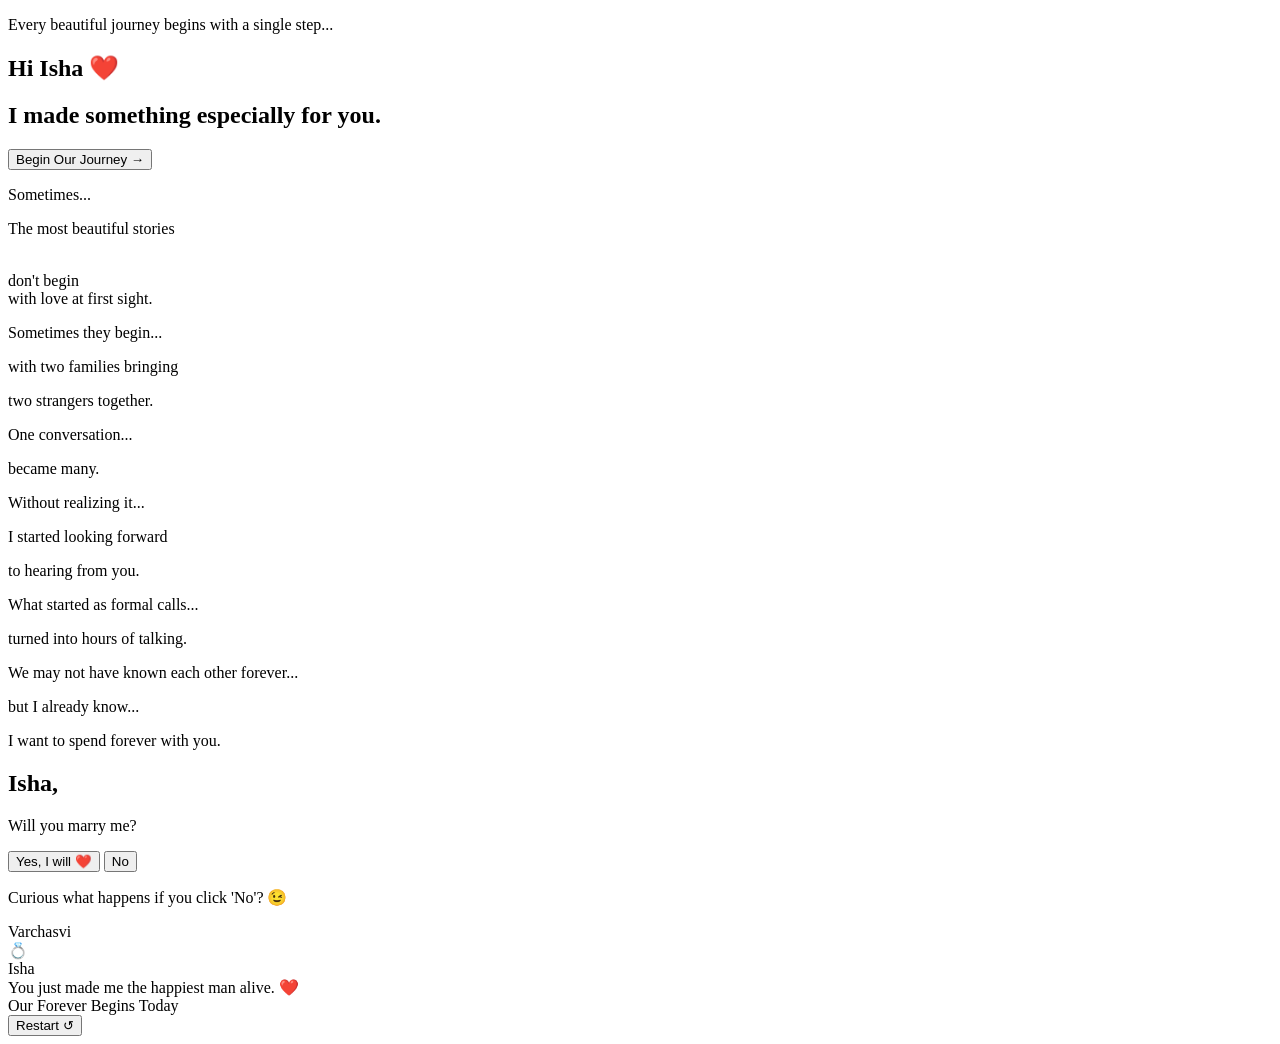
==== index.html @ 3c0052f6 "Added 7 files Added 7 files: index.html, app.js, background.js, animations.js, style.css, responsive" ====
<!DOCTYPE html>
<html lang="en">

<head>
    <meta charset="UTF-8">
    <meta name="viewport" content="width=device-width, initial-scale=1.0">

    <title>Our Journey ❤️</title>

    <link rel="stylesheet" href="css/variables.css">
    <link rel="stylesheet" href="css/style.css">
    <link rel="stylesheet" href="css/responsive.css">

    <!-- Google Fonts -->
    <link rel="preconnect" href="https://fonts.googleapis.com">
    <link rel="preconnect" href="https://fonts.gstatic.com" crossorigin>

    <!-- <link href="https://fonts.googleapis.com/css2?family=Playfair+Display:wght@600;700&family=Poppins:wght@300;400;500;600&display=swap" rel="stylesheet"> -->
    <link
        href="https://fonts.googleapis.com/css2?family=Cormorant+Garamond:wght@500;600;700&family=Poppins:wght@300;400;500;600&display=swap"
        rel="stylesheet">

    <!-- <link rel="stylesheet" href="css/style.css">
  <link rel="stylesheet" href="css/responsive.css"> -->
</head>

<body>
    <div class="background">
        <div class="aurora"></div>

        <div class="stars"></div>
    </div>
    <section class="hero">

        <!-- <div class="overlay"></div> -->

        <div class="hero-content">

            <p class="intro">
                Every beautiful journey
                begins with a single step...
            </p>

            <h1>
                Hi Isha ❤️
            </h1>

            <h2>
                I made something especially for you.
            </h2>

            <button id="beginJourney">
                Begin Our Journey →
            </button>

        </div>

    </section>


    <section class="scene">

        <div class="scene-content">

            <p class="scene-text">
                Sometimes...
            </p>

        </div>

    </section>

    <section class="scene">

        <div class="scene-content">

            <p class="scene-text">
                The most beautiful stories
                <br><br>
            </p>

        </div>

    </section>

    <section class="scene">

        <div class="scene-content">

            <p class="scene-text">
                don't begin
                <br>
                with love at first sight.
            </p>

        </div>

    </section>

    <section class="scene">

        <div class="scene-content">

            <p class="scene-text">
                Sometimes they begin...
            </p>

        </div>

    </section>


    <section class="scene">

        <div class="scene-content">

            <p class="scene-text">
                with two families bringing
            </p>

        </div>

    </section>

    <section class="scene">

        <div class="scene-content">

            <p class="scene-text">
                two strangers together.
            </p>

        </div>

    </section>

    <section class="scene">

        <div class="scene-content">

            <p class="scene-text">
                One conversation...
            </p>

        </div>

    </section>

    <section class="scene">

        <div class="scene-content">

            <p class="scene-text">
                became many.
            </p>

        </div>

    </section>

    <section class="scene">

        <div class="scene-content">

            <p class="scene-text">
                Without realizing it...
            </p>

        </div>

    </section>

    <section class="scene">

        <div class="scene-content">

            <p class="scene-text">
                I started looking forward
            </p>

        </div>

    </section>

    <section class="scene">

        <div class="scene-content">

            <p class="scene-text">
                to hearing from you.
            </p>

        </div>

    </section>

    <section class="scene">
        <div class="scene-content">
            <p class="scene-text">
                What started as formal calls...
            </p>
        </div>
    </section>

    <section class="scene">
        <div class="scene-content">
            <p class="scene-text">
                turned into hours of talking.
            </p>
        </div>
    </section>

    <section class="scene">
        <div class="scene-content">
            <p class="scene-text">
                We may not have known each other forever...
            </p>
        </div>
    </section>

    <section class="scene">
        <div class="scene-content">
            <p class="scene-text">
                but I already know...
            </p>
        </div>
    </section>

    <section class="scene">
        <div class="scene-content">
            <p class="scene-text">
                I want to spend forever with you.
            </p>
        </div>
    </section>

    <section class="scene">
        <div class="scene-content final-proposal">
            <h1>Isha,</h1>
            <p class="scene-text proposal-text">
                Will you marry me?
            </p>
            <div class="action-container">
                <button id="yesButton">Yes, I will ❤️</button>
                <button id="noButton" class="btn-secondary">No</button>
            </div>
            <p id="interactionHint" class="interaction-hint">Curious what happens if you click 'No'? 😉</p>
        </div>

        <div id="final-initials" class="final-initials">
            Varchasvi<br>
            <span class="glowing-ring">💍</span><br>
            Isha
            <div class="final-subtitle">
                You just made me the happiest man alive. ❤️<br>
                Our Forever Begins Today
            </div>
            <button id="restartJourney" class="btn-restart">Restart ↺</button>
        </div>

    </section>


    <script src="js/background.js"></script>
    <script src="js/app.js"></script>
    <script src="js/animations.js"></script>

</body>

</html>
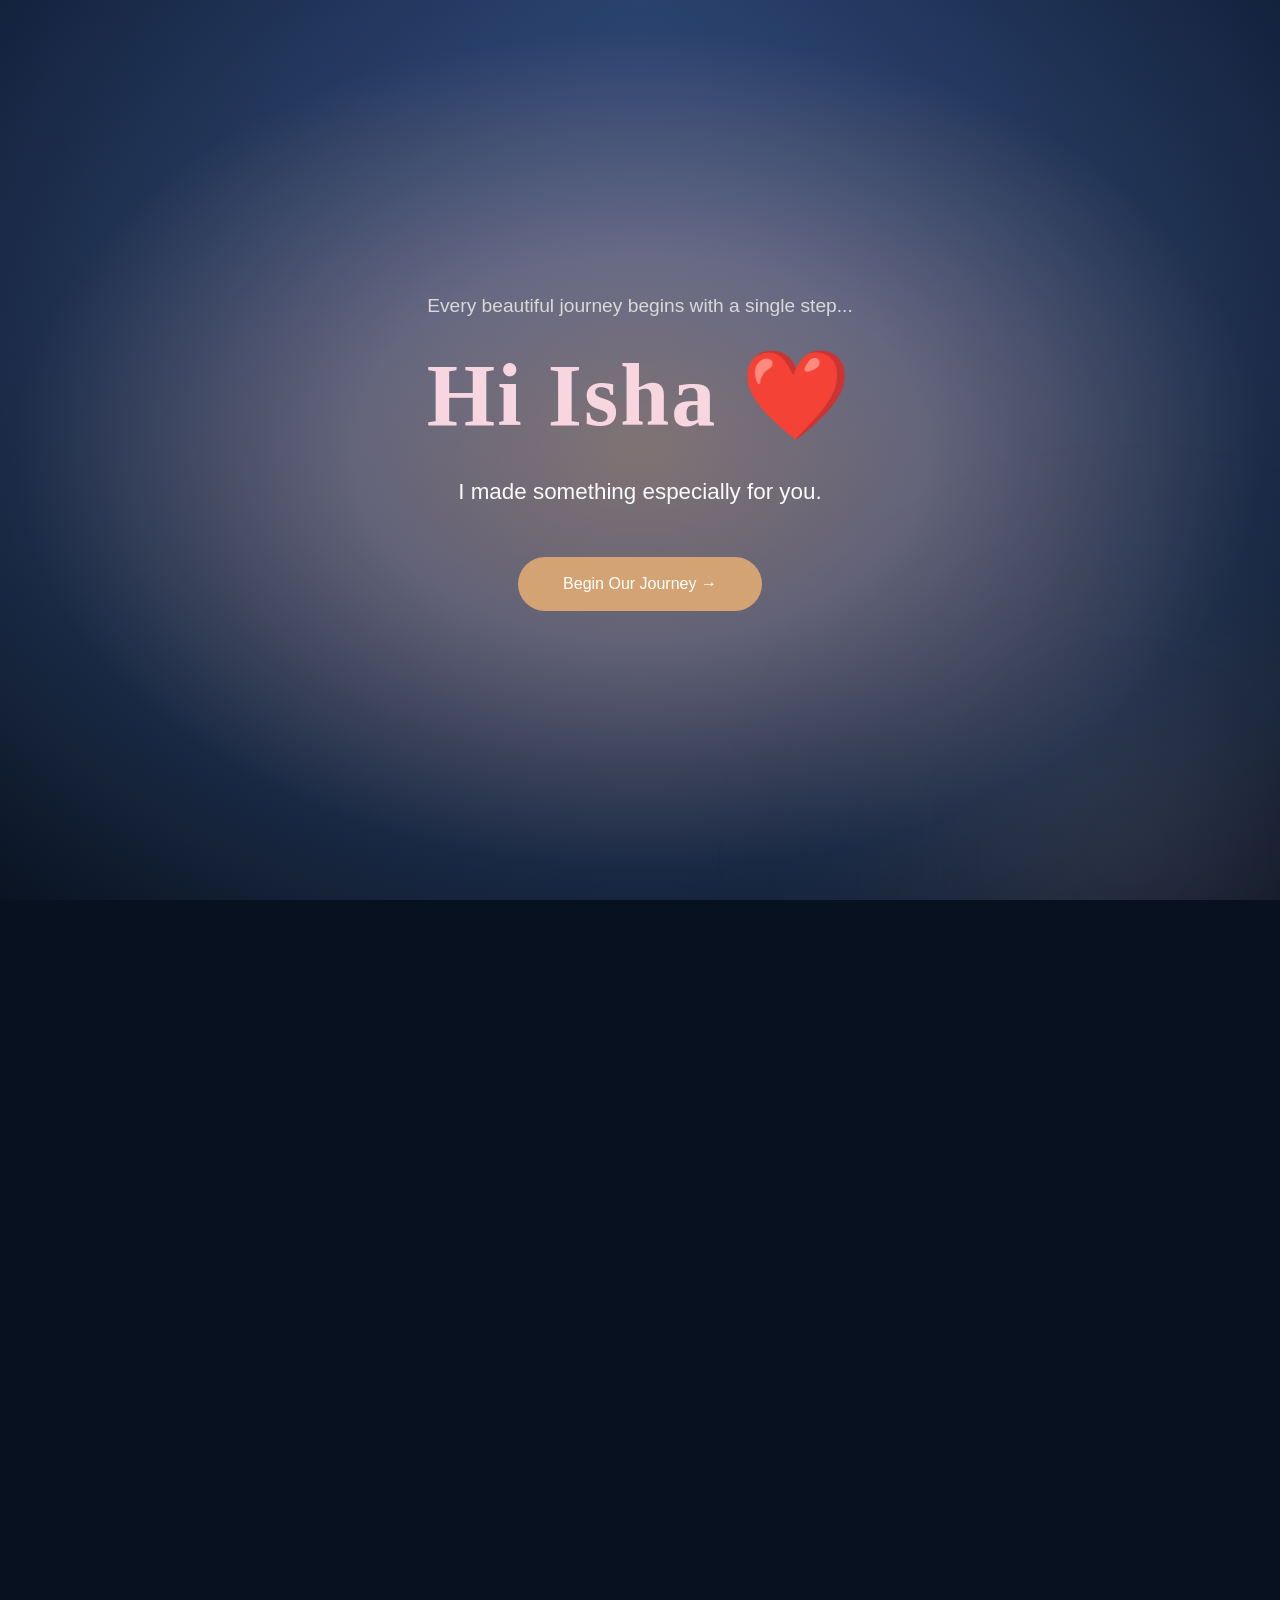
==== commit 0b65a221: "Update index.html corrected folder paths in href" ====
--- a/index.html
+++ b/index.html
@@ -7,9 +7,9 @@
 
     <title>Our Journey ❤️</title>
 
-    <link rel="stylesheet" href="css/variables.css">
-    <link rel="stylesheet" href="css/style.css">
-    <link rel="stylesheet" href="css/responsive.css">
+    <link rel="stylesheet" href="variables.css">
+    <link rel="stylesheet" href="style.css">
+    <link rel="stylesheet" href="responsive.css">
 
     <!-- Google Fonts -->
     <link rel="preconnect" href="https://fonts.googleapis.com">
@@ -267,4 +267,4 @@
 
 </body>
 
-</html>+</html>
--- a/variables.css
+++ b/variables.css
@@ -0,0 +1,39 @@
+:root {
+
+    /* ===========================
+       COLORS
+    =========================== */
+
+    --color-bg: #08111F;
+    --color-surface: #12233D;
+
+    --color-accent: #D4A373;
+    --color-accent-hover: #c68d55;
+
+    --color-pink: #F7D6E0;
+
+    --color-text: #FAFAFA;
+    --color-text-soft: #D9D9D9;
+
+    /* ===========================
+       TYPOGRAPHY
+    =========================== */
+
+    --font-heading: "Cormorant Garamond", serif;
+    --font-body: "Poppins", sans-serif;
+
+    /* ===========================
+       SPACING
+    =========================== */
+
+    --section-padding: 120px;
+    --container-width: 700px;
+
+    /* ===========================
+       ANIMATION
+    =========================== */
+
+    --transition-fast: 0.3s;
+    --transition-medium: 0.6s;
+
+}
--- a/style.css
+++ b/style.css
@@ -0,0 +1,598 @@
+/* ==========================================================================
+   TABLE OF CONTENTS
+   1. Base & Reset
+   2. Typography
+   3. Components
+   4. Layout (Hero)
+   5. Background & Environment
+   6. Animations
+   ========================================================================== */
+
+/* ==========================================================================
+   1. BASE & RESET
+   ========================================================================== */
+
+* {
+    margin: 0;
+    padding: 0;
+    box-sizing: border-box;
+}
+
+html {
+    /* Apply snapping to the true scroll root */
+    scroll-snap-type: y mandatory;
+    /* Prevent horizontal scroll from your wide aurora element */
+    overflow-x: hidden; 
+}
+
+body {
+    font-family: var(--font-body);
+    background: var(--color-bg);
+    color: var(--color-text);
+    overflow-x: hidden;
+    /* Removed scroll-snap-type from here */
+}
+
+/* ==========================================================================
+   2. TYPOGRAPHY
+   ========================================================================== */
+
+h1 {
+    font-family: 'Cormorant Garamond', serif;
+    font-size: 5.5rem;
+    font-weight: 600;
+    letter-spacing: 2px;
+    margin-bottom: 25px;
+    color: var(--color-pink);
+}
+
+h2 {
+    font-weight: 300;
+    font-size: 1.4rem;
+    margin-bottom: 45px;
+    line-height: 1.8;
+}
+
+.intro {
+    font-size: 1.2rem;
+    color: var(--color-text-soft);
+    margin-bottom: 20px;
+    line-height: 1.8;
+}
+
+/* ==========================================================================
+   3. COMPONENTS
+   ========================================================================== */
+
+button {
+    background: var(--color-accent);
+    color: white;
+    border: none;
+    padding: 18px 45px;
+    border-radius: 50px;
+    cursor: pointer;
+    font-size: 1rem;
+    transition: var(--transition-fast);
+}
+
+button:hover {
+    transform: translateY(-5px);
+    box-shadow: 0 15px 30px rgba(212, 163, 115, 0.4);
+}
+
+/* ==========================================================================
+   4. LAYOUT (HERO)
+   ========================================================================== */
+
+.hero {
+    height: 100vh;
+    display: flex;
+    justify-content: center;
+    align-items: center;
+    text-align: center;
+    position: relative;
+    z-index: 3;
+
+    /* Enforce centering and strictly prevent skipping */
+    scroll-snap-align: center; 
+    scroll-snap-stop: always;
+}
+
+.hero-content {
+    width: 90%;
+    max-width: 700px;
+    opacity: 0;
+    animation: heroReveal 2.5s ease forwards;
+    animation-delay: 1.8s;
+}
+
+/* ==========================================================================
+   5. BACKGROUND & ENVIRONMENT
+   ========================================================================== */
+
+.background {
+    position: fixed;
+    inset: 0;
+    overflow: hidden;
+    z-index: 0;
+    pointer-events: none;
+}
+
+.background::before {
+    content: "";
+    position: absolute;
+    inset: 0;
+    background: radial-gradient(circle at top, #1f355f, #08111f);
+}
+
+.background::after {
+    content: "";
+    position: absolute;
+    width: 600px;
+    height: 600px;
+    bottom: -250px;
+    right: -150px;
+    background: radial-gradient(circle, rgba(247, 214, 224, 0.15), transparent 70%);
+    filter: blur(100px);
+    animation: secondGlow 18s ease-in-out infinite alternate;
+}
+
+.aurora {
+    position: absolute;
+    width: 150vw;       
+    height: 120vh;      /* Taller to cover more of the screen */
+    top: -10vh;         /* Pulled further down into the visible area */
+    left: 50%;
+    transform: translateX(-50%);
+    z-index: 1;         
+    
+    /* Increased opacities and spread so it frames the text beautifully */
+    background: radial-gradient(
+        ellipse 50% 60% at center,
+        rgba(212, 163, 115, 0.55) 0%,   /* Vivid Accent Gold */
+        rgba(247, 214, 224, 0.35) 30%,  /* Vivid Soft Pink */
+        rgba(90, 120, 180, 0.15) 65%,   /* Soft Blue Edge */
+        rgba(8, 17, 31, 0) 100%         /* Fade to invisible */
+    );
+    
+    /* The magic property that turns the gradient into glowing light */
+    mix-blend-mode: screen;
+    will-change: transform;
+    animation: auroraMove 8s ease-in-out infinite alternate;
+}
+
+.stars {
+    position: absolute;
+    inset: 0;
+    z-index: 2;
+    pointer-events: none;
+    transform: translateZ(0);
+    -webkit-transform: translateZ(0);
+}
+
+.star {
+    position: absolute;
+    background: white;
+    border-radius: 50%;
+    will-change: opacity, transform;
+}
+
+/* ==========================================================================
+   6. ANIMATIONS
+   ========================================================================== */
+
+@keyframes heroReveal {
+    from {
+        opacity: 0;
+        transform: translateY(30px);
+    }
+    to {
+        opacity: 1;
+        transform: translateY(0);
+    }
+}
+
+@keyframes twinkle {
+    0% {
+        opacity: 0.2;
+        transform: scale(0.8);
+    }
+    100% {
+        opacity: 1;
+        transform: scale(1.3);
+    }
+}
+
+@keyframes secondGlow {
+    from {
+        transform: translate(0, 0);
+    }
+    to {
+        transform: translate(-80px, -50px);
+    }
+}
+
+@keyframes auroraMove {
+    from {
+        transform: translateX(-50%) translateY(0);
+    }
+    to {
+        transform: translateX(-50%) translateY(80px);
+    }
+}
+
+/* ========================================
+   STORY SECTION
+======================================== */
+
+.story-section {
+
+    min-height: 100vh;
+
+    display: flex;
+
+    justify-content: center;
+
+    align-items: center;
+
+    padding: 0 24px;
+
+    position: relative;
+
+    z-index: 3;
+
+}
+
+.story-content {
+
+    max-width: 720px;
+
+    text-align: center;
+
+    opacity: 0;
+
+    transform: translateY(50px);
+
+    transition:
+        opacity 1.4s ease,
+        transform 1.4s ease;
+
+}
+
+.story-content.visible {
+
+    opacity: 1;
+
+    transform: translateY(0);
+
+}
+
+.story-label {
+
+    font-size: 0.85rem;
+
+    letter-spacing: 5px;
+
+    color: var(--color-accent);
+
+    margin-bottom: 24px;
+
+}
+
+.story-title {
+
+    font-family: var(--font-heading);
+
+    font-size: 4rem;
+
+    font-weight: 600;
+
+    color: var(--color-pink);
+
+    margin-bottom: 40px;
+
+}
+
+.story-text {
+
+    font-size: 1.25rem;
+
+    line-height: 2.1;
+
+    color: var(--color-text-soft);
+
+    margin-bottom: 40px;
+
+}
+
+/* ========================================
+   CINEMATIC SCENES
+======================================== */
+
+
+.scene {
+
+    min-height:100vh;
+
+    display:flex;
+
+    justify-content:center;
+
+    align-items:center;
+
+    padding:40px 24px;
+
+    position:relative;
+
+    z-index:3;
+    
+    /* Enforce centering and strictly prevent skipping */
+    scroll-snap-align: center;
+    scroll-snap-stop: always;
+
+}
+
+
+.scene-content {
+
+    max-width:750px;
+
+    text-align:center;
+
+    opacity:0;
+
+    transform:translateY(60px);
+
+    transition:
+
+        opacity 1.8s ease,
+
+        transform 1.8s ease;
+
+}
+
+
+.scene-content.visible {
+
+    opacity:1;
+
+    transform:translateY(0);
+
+}
+
+
+.scene-text {
+
+    font-family:var(--font-heading);
+
+    font-size:4.5rem;
+
+    line-height:1.4;
+
+    font-weight:600;
+
+    color:var(--color-pink);
+
+    letter-spacing:1px;
+
+}
+
+/* ========================================
+   PROPOSAL SCENE
+======================================== */
+
+.final-proposal {
+    display: flex;
+    flex-direction: column;
+    align-items: center;
+    gap: 20px;
+}
+
+.final-proposal h1 {
+    margin-bottom: 0;
+}
+
+.proposal-text {
+    font-size: 3.5rem;
+    margin-bottom: 20px;
+}
+
+.action-container {
+    margin-top: 30px;
+    opacity: 0;
+    transform: translateY(20px);
+    animation: heroReveal 2s ease forwards;
+    animation-delay: 2s;
+    display: flex;
+    gap: 20px;
+    justify-content: center;
+    align-items: center;
+}
+
+#yesButton, #noButton {
+    transition: transform 0.3s ease, box-shadow 0.3s ease, background 0.3s ease;
+}
+
+.btn-secondary {
+    background: transparent;
+    color: var(--color-text-soft);
+    border: 1px solid var(--color-text-soft);
+}
+
+.btn-secondary:hover {
+    background: rgba(255, 255, 255, 0.1);
+    transform: none; /* Prevents the upward float of the primary button */
+    box-shadow: none;
+}
+
+/* ========================================
+   CONSTELLATION ANIMATION (YES CLICKED)
+======================================== */
+
+.fade-out-ui {
+    opacity: 0 !important;
+    transition: opacity 2s ease;
+    pointer-events: none;
+}
+
+.star.constellation-mode {
+    /* Overrides the twinkle animation so they can glide */
+    animation: none !important; 
+    transition: top 3s ease-in-out, left 3s ease-in-out, opacity 2s ease;
+    background: var(--color-accent) !important;
+    box-shadow: 0 0 10px rgba(212, 163, 115, 0.9) !important;
+    z-index: 10;
+}
+
+/* ========================================
+   FINAL INITIALS (V & I)
+======================================== */
+
+.final-initials {
+    position: absolute;
+    top: 50%;
+    left: 50%;
+    transform: translate(-50%, -50%);
+    /* font-family: var(--font-heading); */
+    font-style: italic;
+    font-family: 'Lucida Handwriting', 'Apple Chancery', cursive;
+    font-size: 5rem; /* Massive, cinematic size */
+    font-weight: 600;
+    color: var(--color-accent);
+    opacity: 0;
+    pointer-events: none;
+    z-index: 20; 
+    transition: opacity 4s ease-in-out;
+    text-shadow: 0 0 30px rgba(212, 163, 115, 0.6);
+    letter-spacing: 8px;
+    text-align: center;
+}
+
+.final-initials.show {
+    opacity: 1;
+}
+
+.final-subtitle {
+    font-family: var(--font-body);
+    font-style: normal;
+    font-size: 1.8rem;
+    font-weight: 300;
+    color: var(--color-text);
+    letter-spacing: 2px;
+    margin-top: 40px;
+    line-height: 1.8;
+    text-shadow: 0 4px 15px rgba(0, 0, 0, 0.5); /* Helps readability */
+}
+
+/* ========================================
+   RING ANIMATION
+======================================== */
+
+.glowing-ring {
+    display: inline-block;
+    animation: ringGlow 3s ease-in-out infinite;
+}
+
+@keyframes ringGlow {
+    0%, 100% {
+        /* Soft, subtle glow at the start and end */
+        text-shadow: 0 0 10px rgba(212, 163, 115, 0.3);
+    }
+    50% {
+        /* Bright, radiant gold glow at the peak */
+        text-shadow: 0 0 25px rgba(212, 163, 115, 0.8), 0 0 45px rgba(212, 163, 115, 0.5);
+    }
+}
+
+/* ========================================
+   SHOOTING STARS
+======================================== */
+
+.shooting-star {
+    position: absolute;
+    width: 120px; 
+    height: 4px; 
+    border-radius: 50%;
+    box-shadow: 0 0 15px rgba(255, 255, 255, 0.6); 
+    opacity: 0;
+    pointer-events: none;
+    z-index: 2;
+}
+
+/* Modifier class for stars coming from the Top-Right */
+.shooting-star.right-to-left {
+    background: linear-gradient(90deg, rgba(255, 255, 255, 0.9), transparent);
+    animation: shootLeft 4s ease-out forwards;
+}
+
+/* Modifier class for stars coming from the Top-Left */
+.shooting-star.left-to-right {
+    background: linear-gradient(-90deg, rgba(255, 255, 255, 0.9), transparent);
+    animation: shootRight 4s ease-out forwards;
+}
+
+@keyframes shootLeft {
+    0% {
+        transform: translateX(0) translateY(0) rotate(-45deg);
+        opacity: 1;
+    }
+    100% {
+        /* Increased distance so it travels further across the screen */
+        transform: translateX(-600px) translateY(600px) rotate(-45deg);
+        opacity: 0;
+    }
+}
+
+@keyframes shootRight {
+    0% {
+        transform: translateX(0) translateY(0) rotate(45deg);
+        opacity: 1;
+    }
+    100% {
+        transform: translateX(600px) translateY(600px) rotate(45deg);
+        opacity: 0;
+    }
+}
+
+/* ========================================
+   RESTART BUTTON
+======================================== */
+
+.btn-restart {
+    margin-top: 45px;
+    background: transparent;
+    color: var(--color-text-soft);
+    border: 1px solid var(--color-text-soft);
+    font-family: var(--font-body);
+    font-size: 1.1rem;
+    padding: 12px 35px;
+    border-radius: 50px;
+    cursor: pointer;
+    transition: all 0.3s ease;
+    letter-spacing: 2px;
+    pointer-events: auto; /* Ensures it can be clicked even if parent pointer-events are none */
+}
+
+.btn-restart:hover {
+    background: rgba(255, 255, 255, 0.1);
+    color: white;
+    border-color: white;
+    transform: translateY(-3px);
+}
+
+/* ========================================
+   INTERACTION HINT
+======================================== */
+
+.interaction-hint {
+    font-size: 0.9rem;
+    font-style: italic;
+    color: var(--color-text-soft);
+    opacity: 0;
+    margin-top: 25px;
+    letter-spacing: 1px;
+    /* Uses the same reveal animation but delayed so it appears last */
+    animation: heroReveal 2s ease forwards;
+    animation-delay: 2.8s; 
+    pointer-events: none;
+}
--- a/responsive.css
+++ b/responsive.css
@@ -0,0 +1,48 @@
+@media(max-width:768px) {
+
+    h1 {
+        font-size: 3rem;
+    }
+
+    h2 {
+        font-size: 1.1rem;
+    }
+
+    .intro {
+        font-size: 1rem;
+    }
+
+    .story-title {
+
+        font-size: 2.8rem;
+
+    }
+
+    .story-text {
+
+        font-size: 1.05rem;
+
+        line-height: 1.9;
+
+    }
+
+    .scene-text {
+
+        font-size: 2.8rem;
+
+        line-height: 1.5;
+
+    }
+
+    .final-initials {
+        font-size: 4.5rem;
+        /* Scales down the names so they don't break the screen */
+        letter-spacing: 4px;
+    }
+
+    .final-subtitle {
+        font-size: 1.2rem;
+        margin-top: 20px;
+    }
+
+}
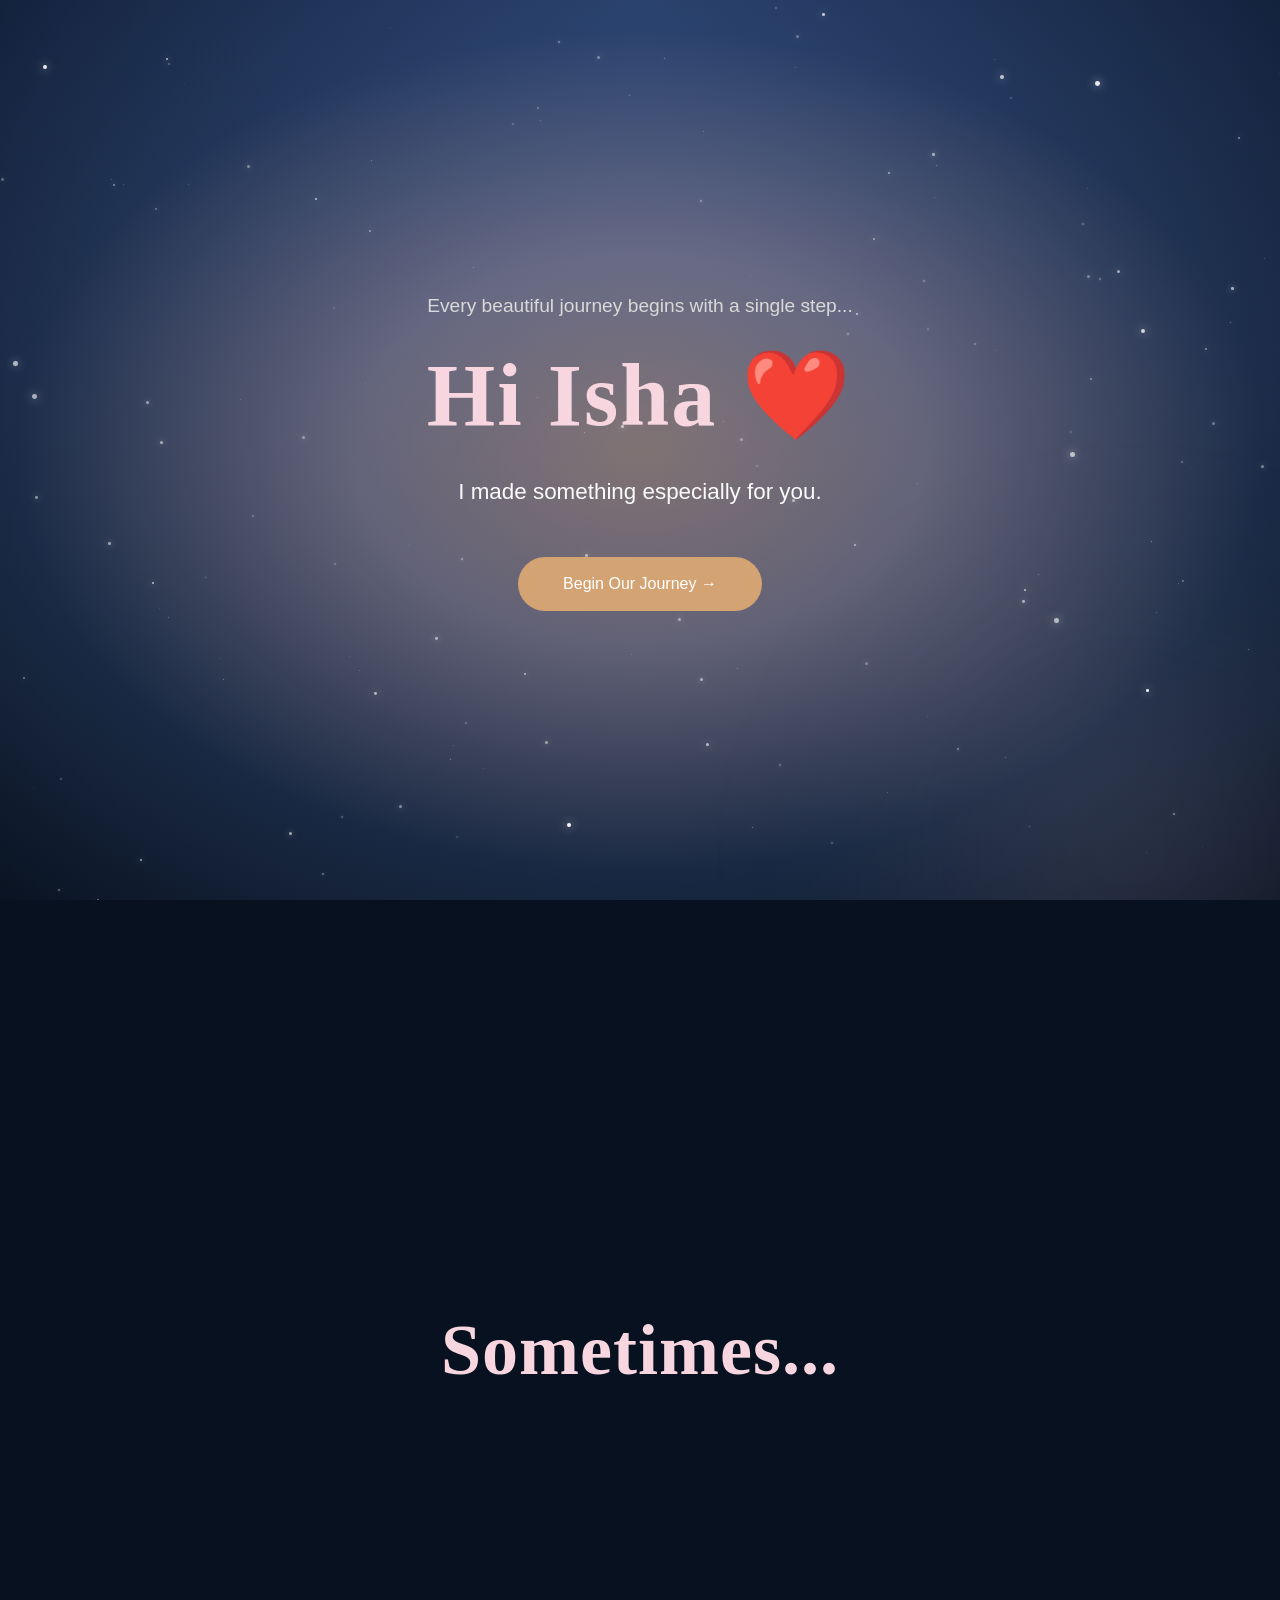
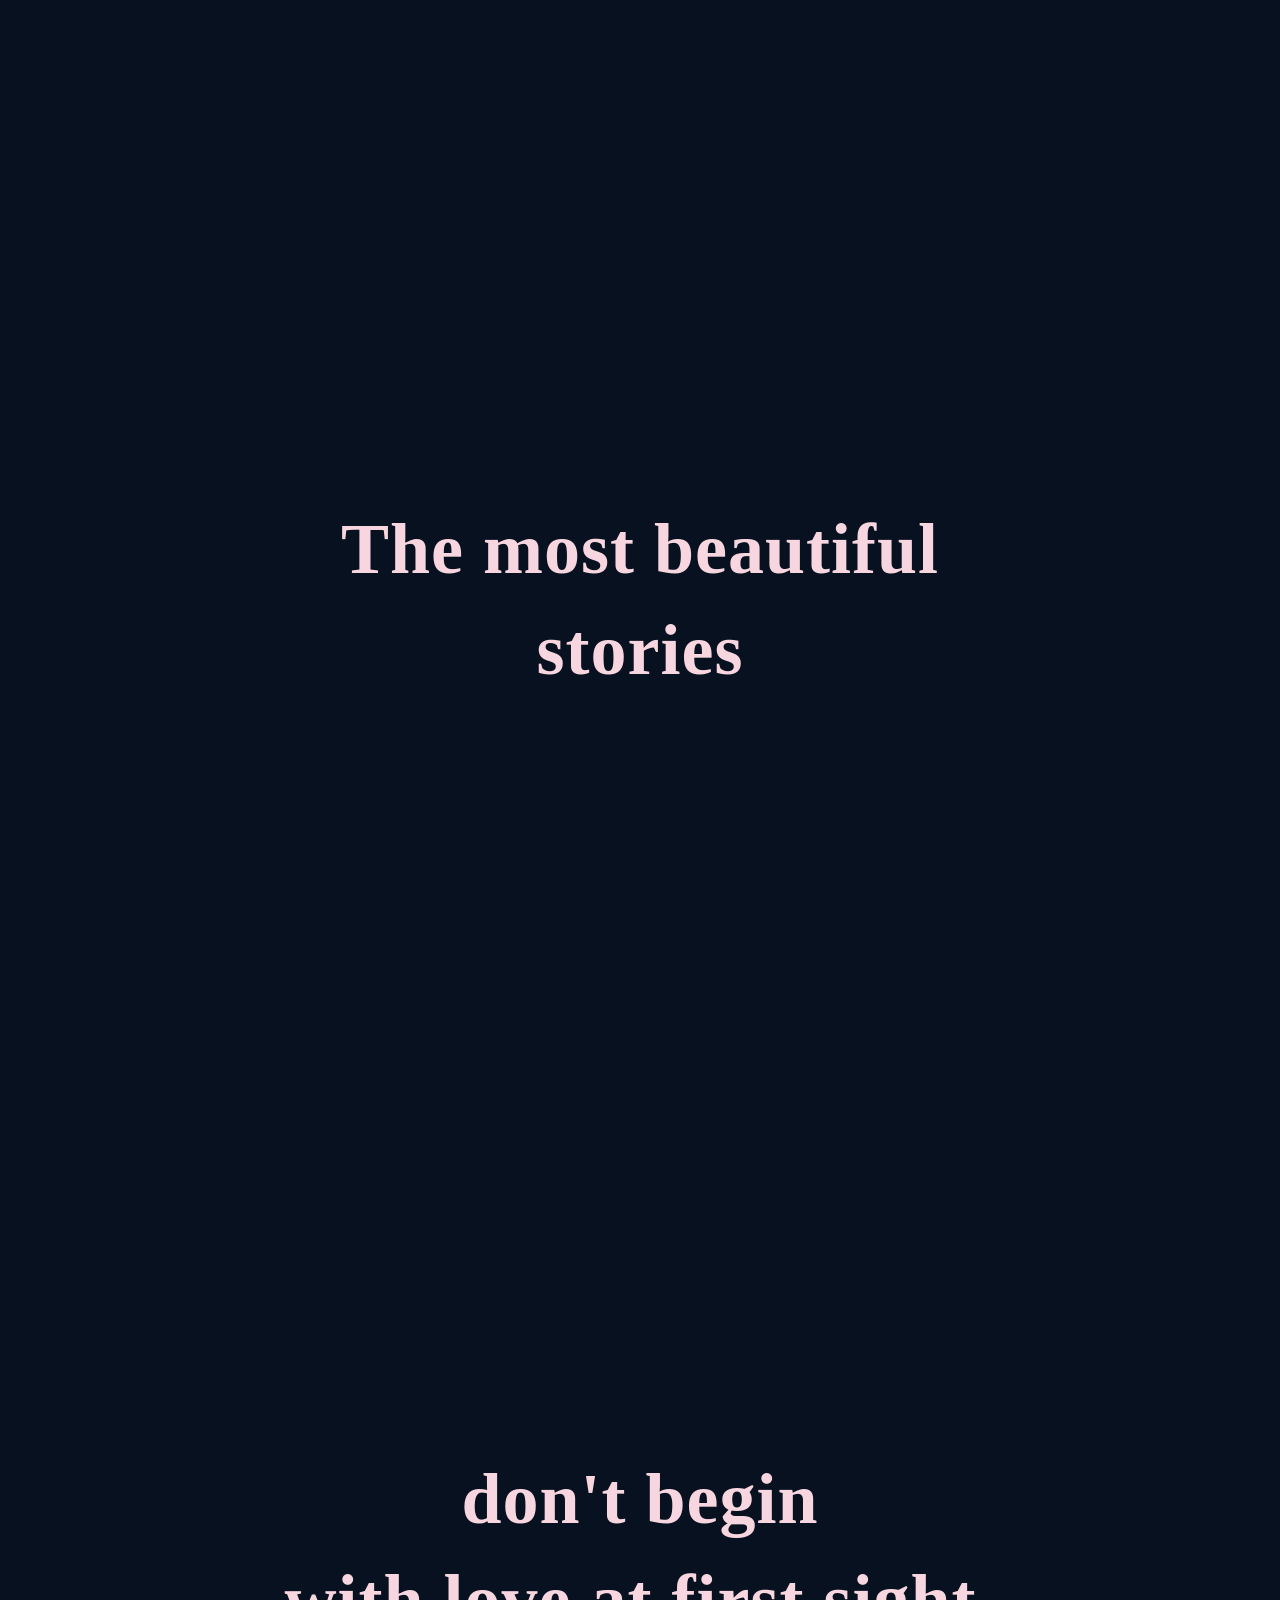
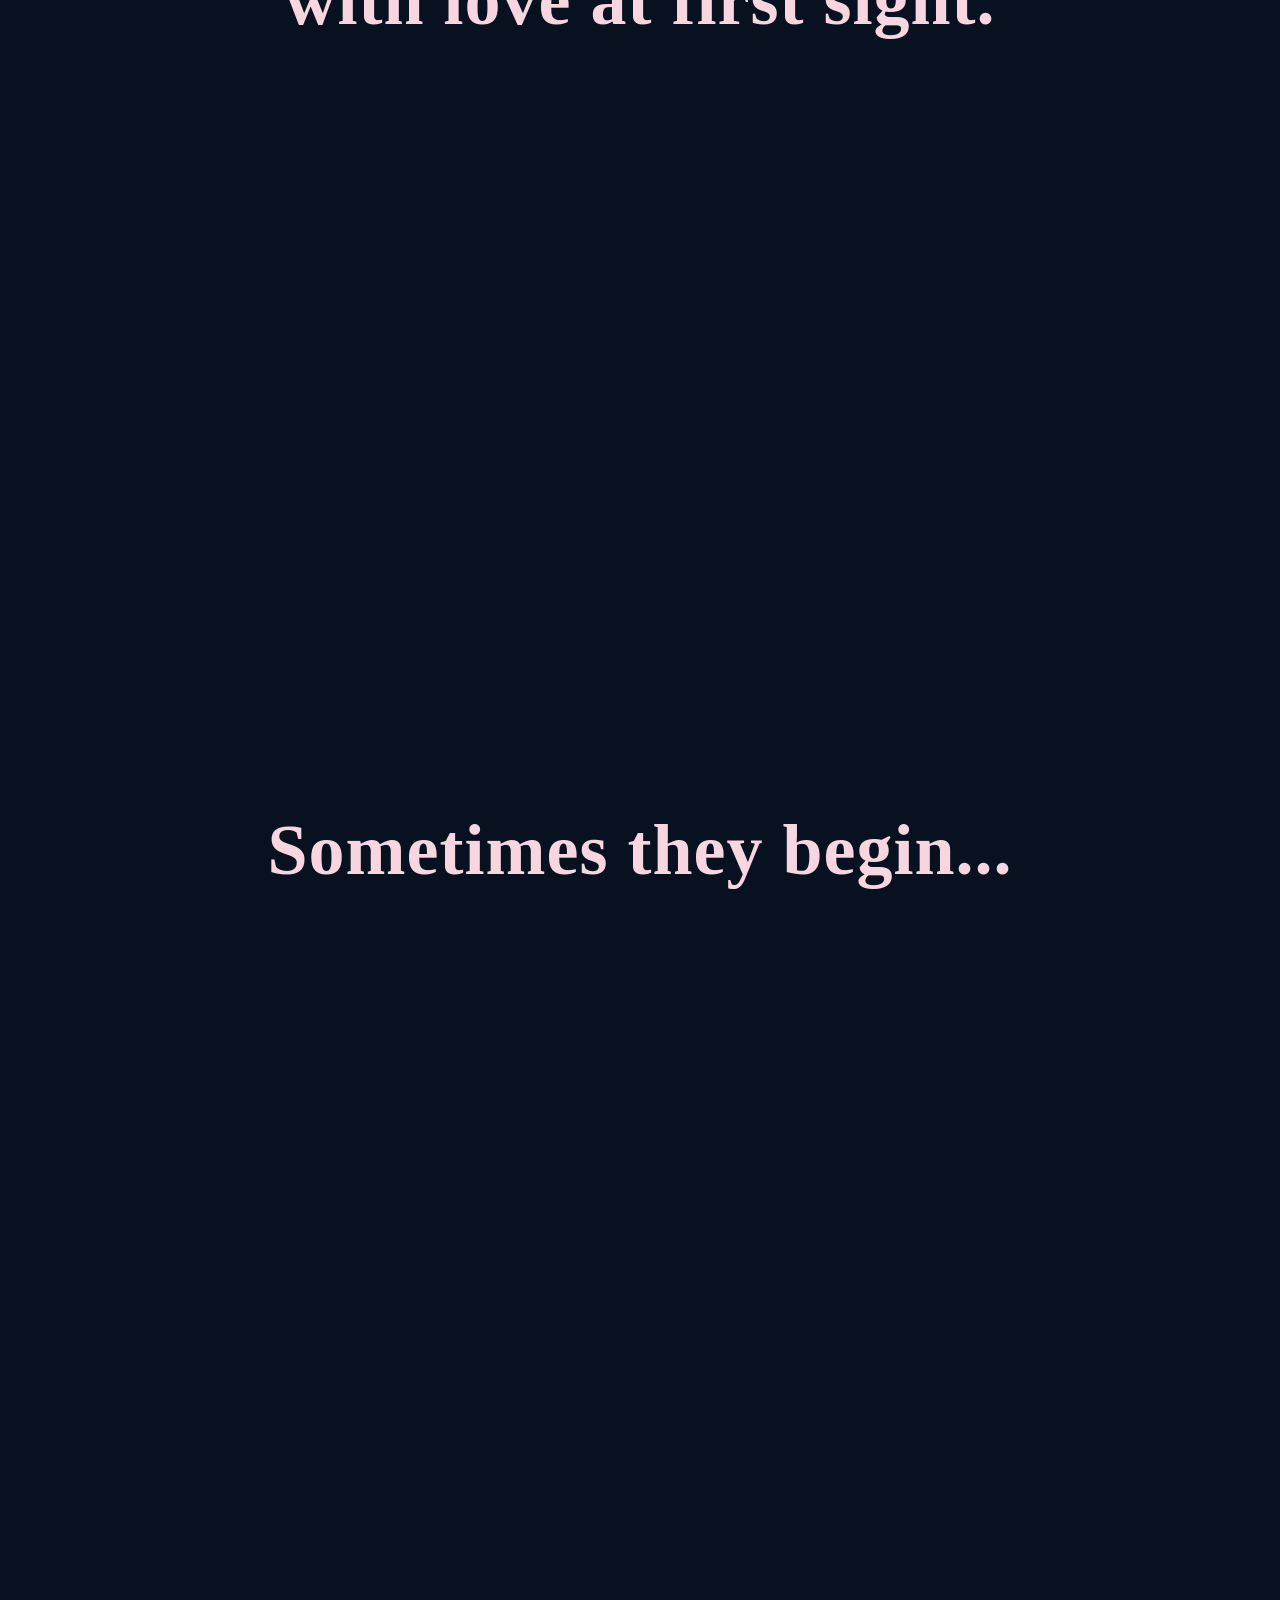
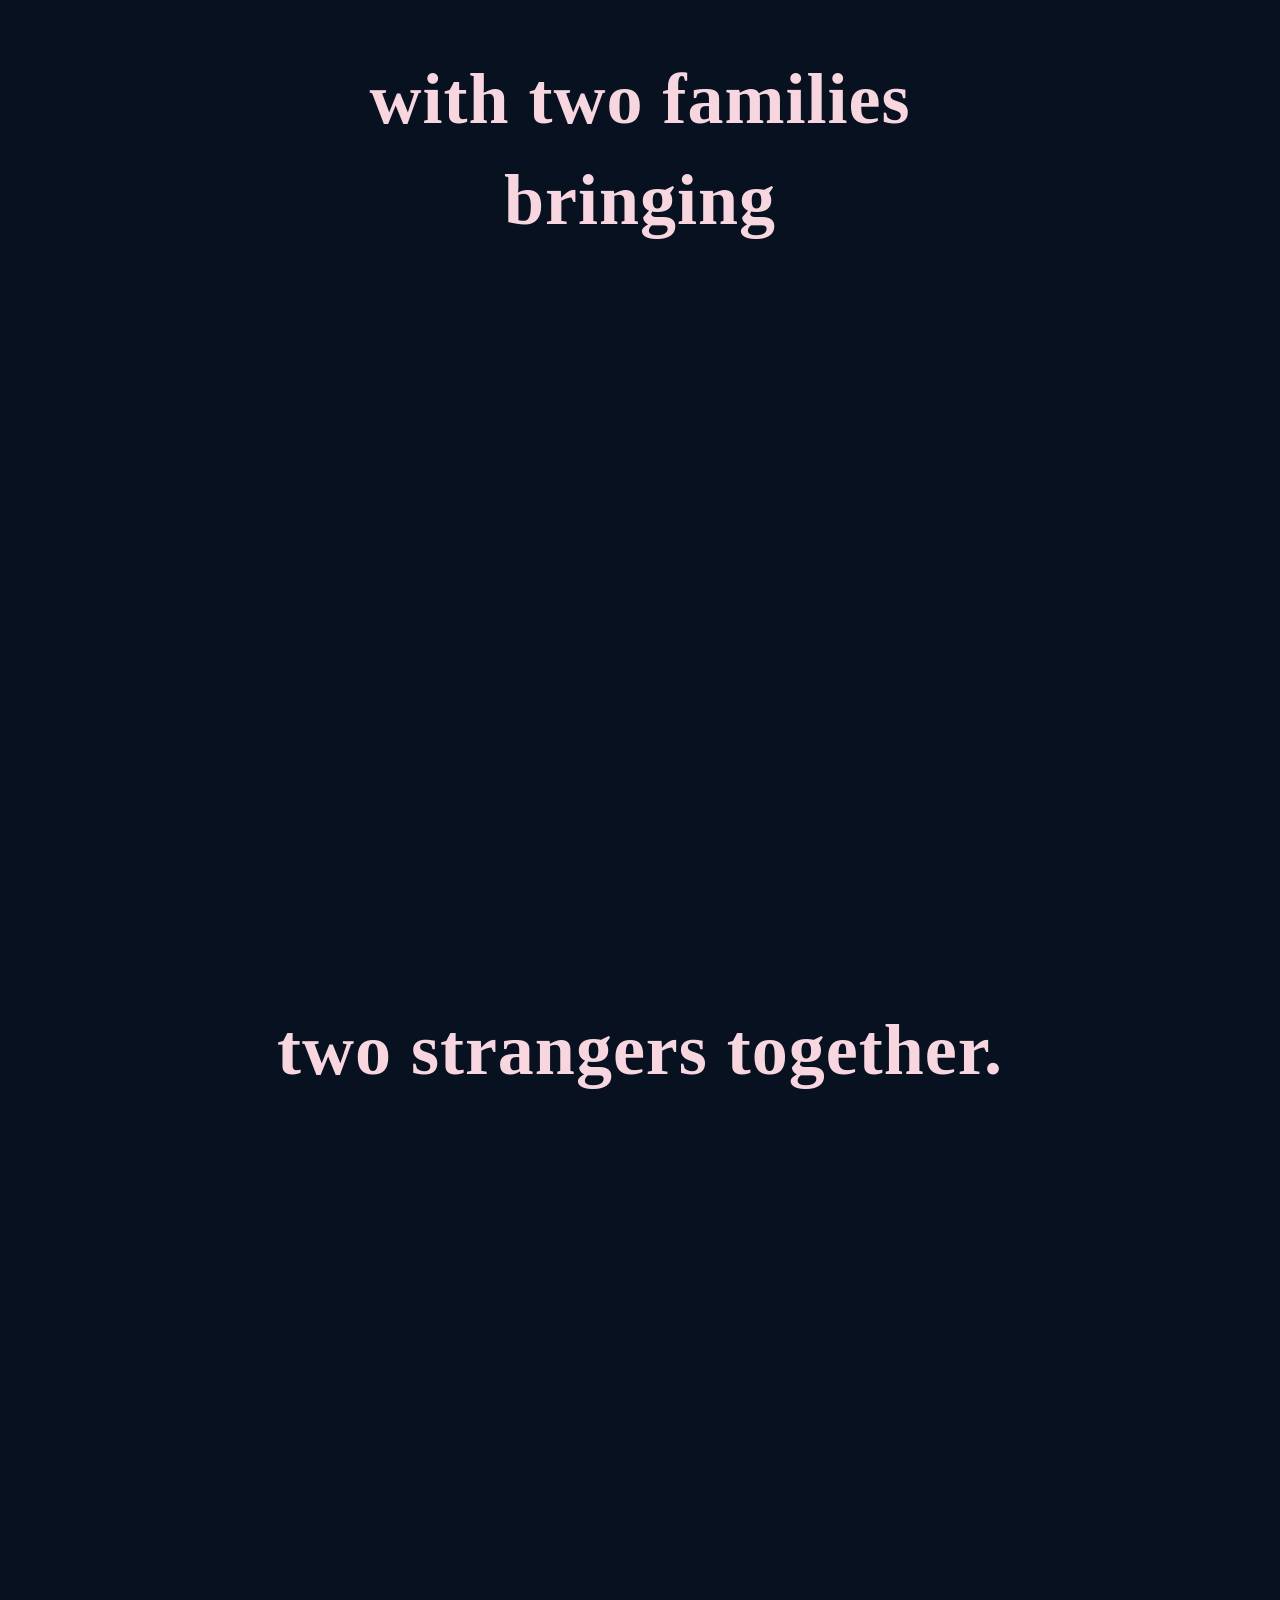
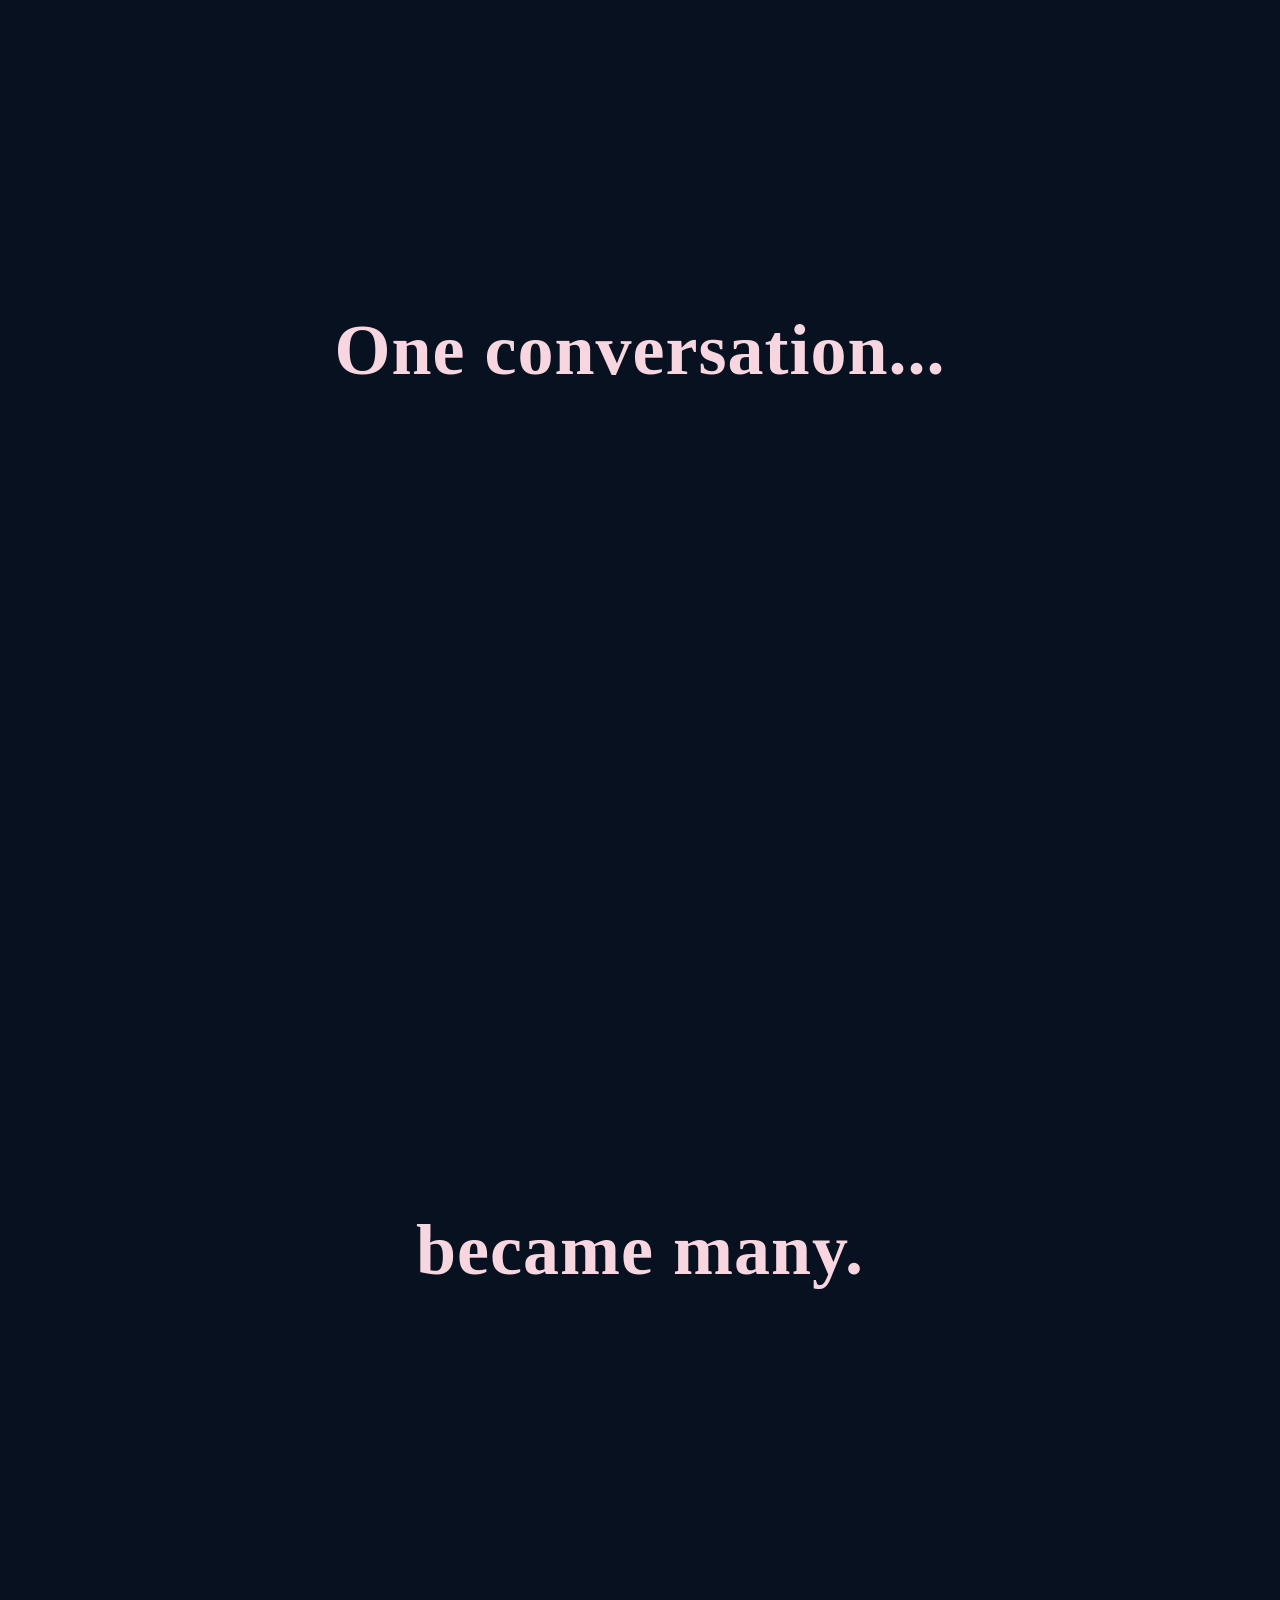
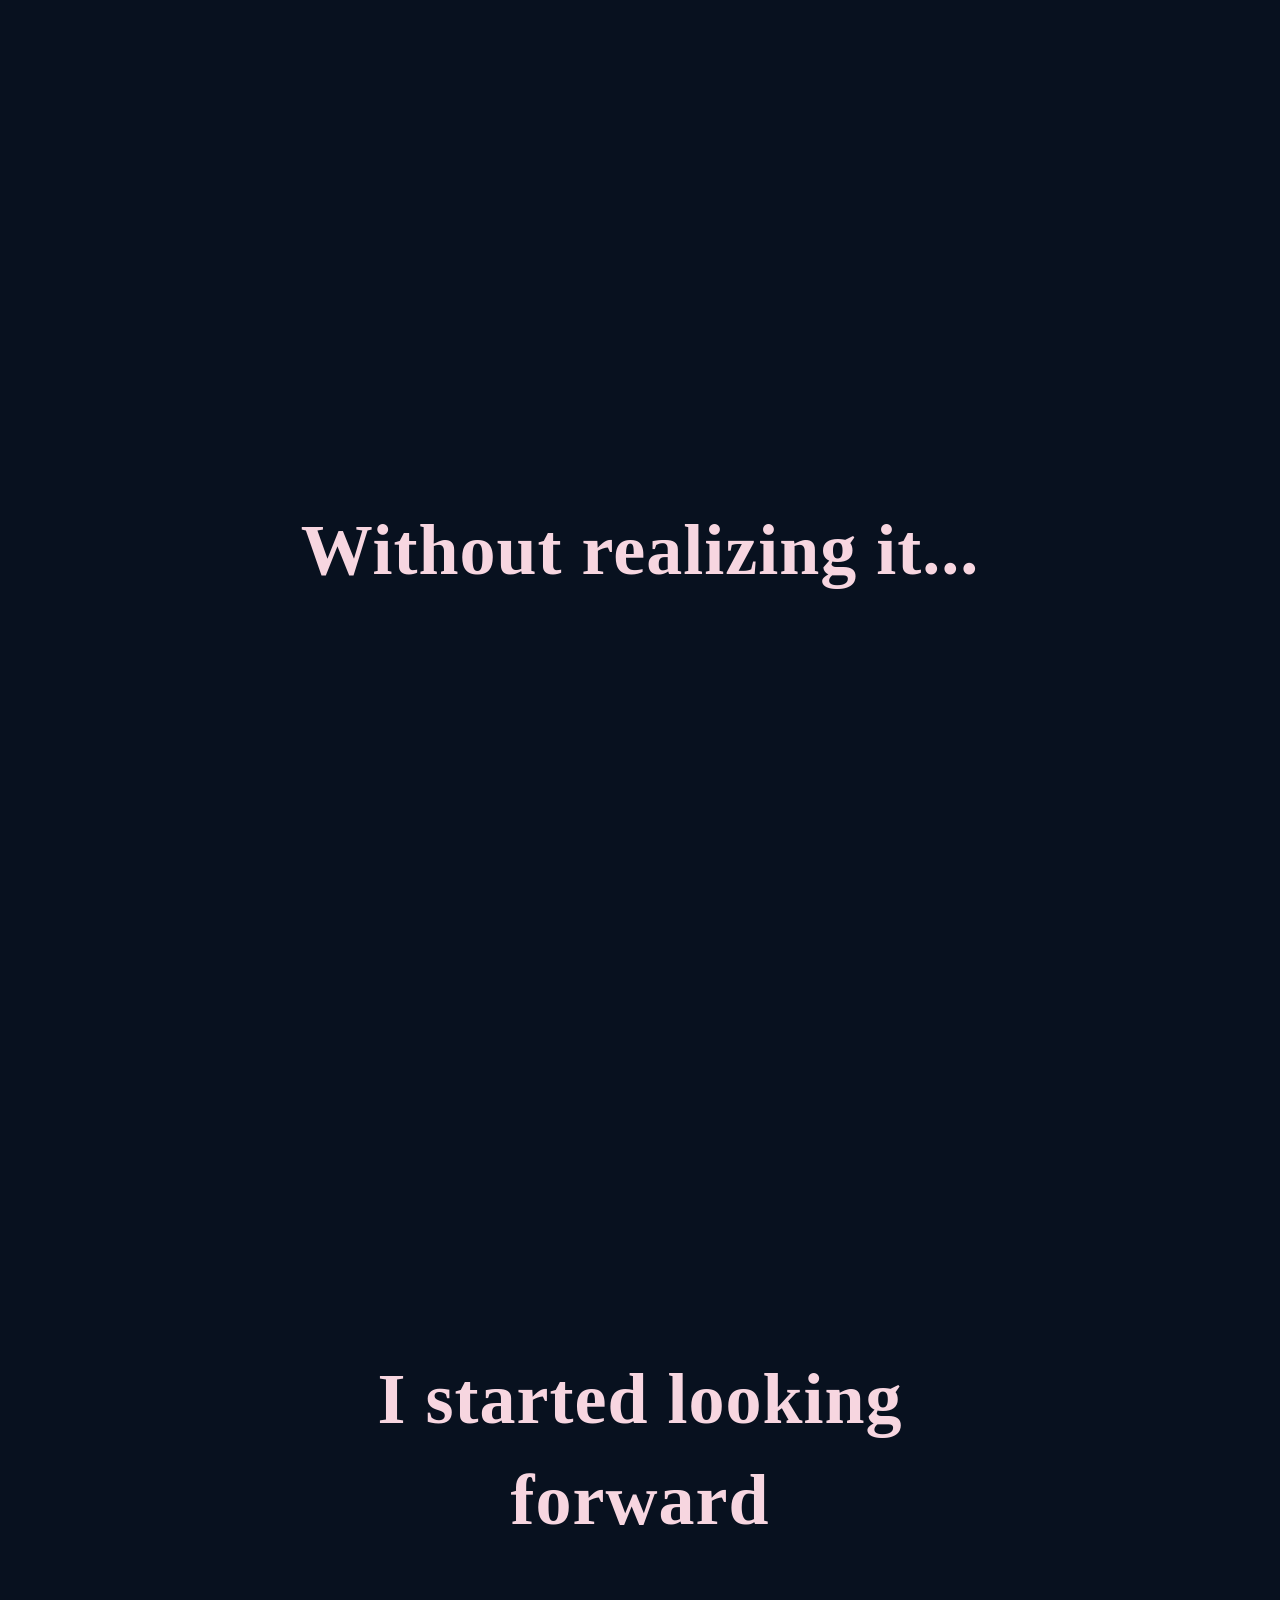
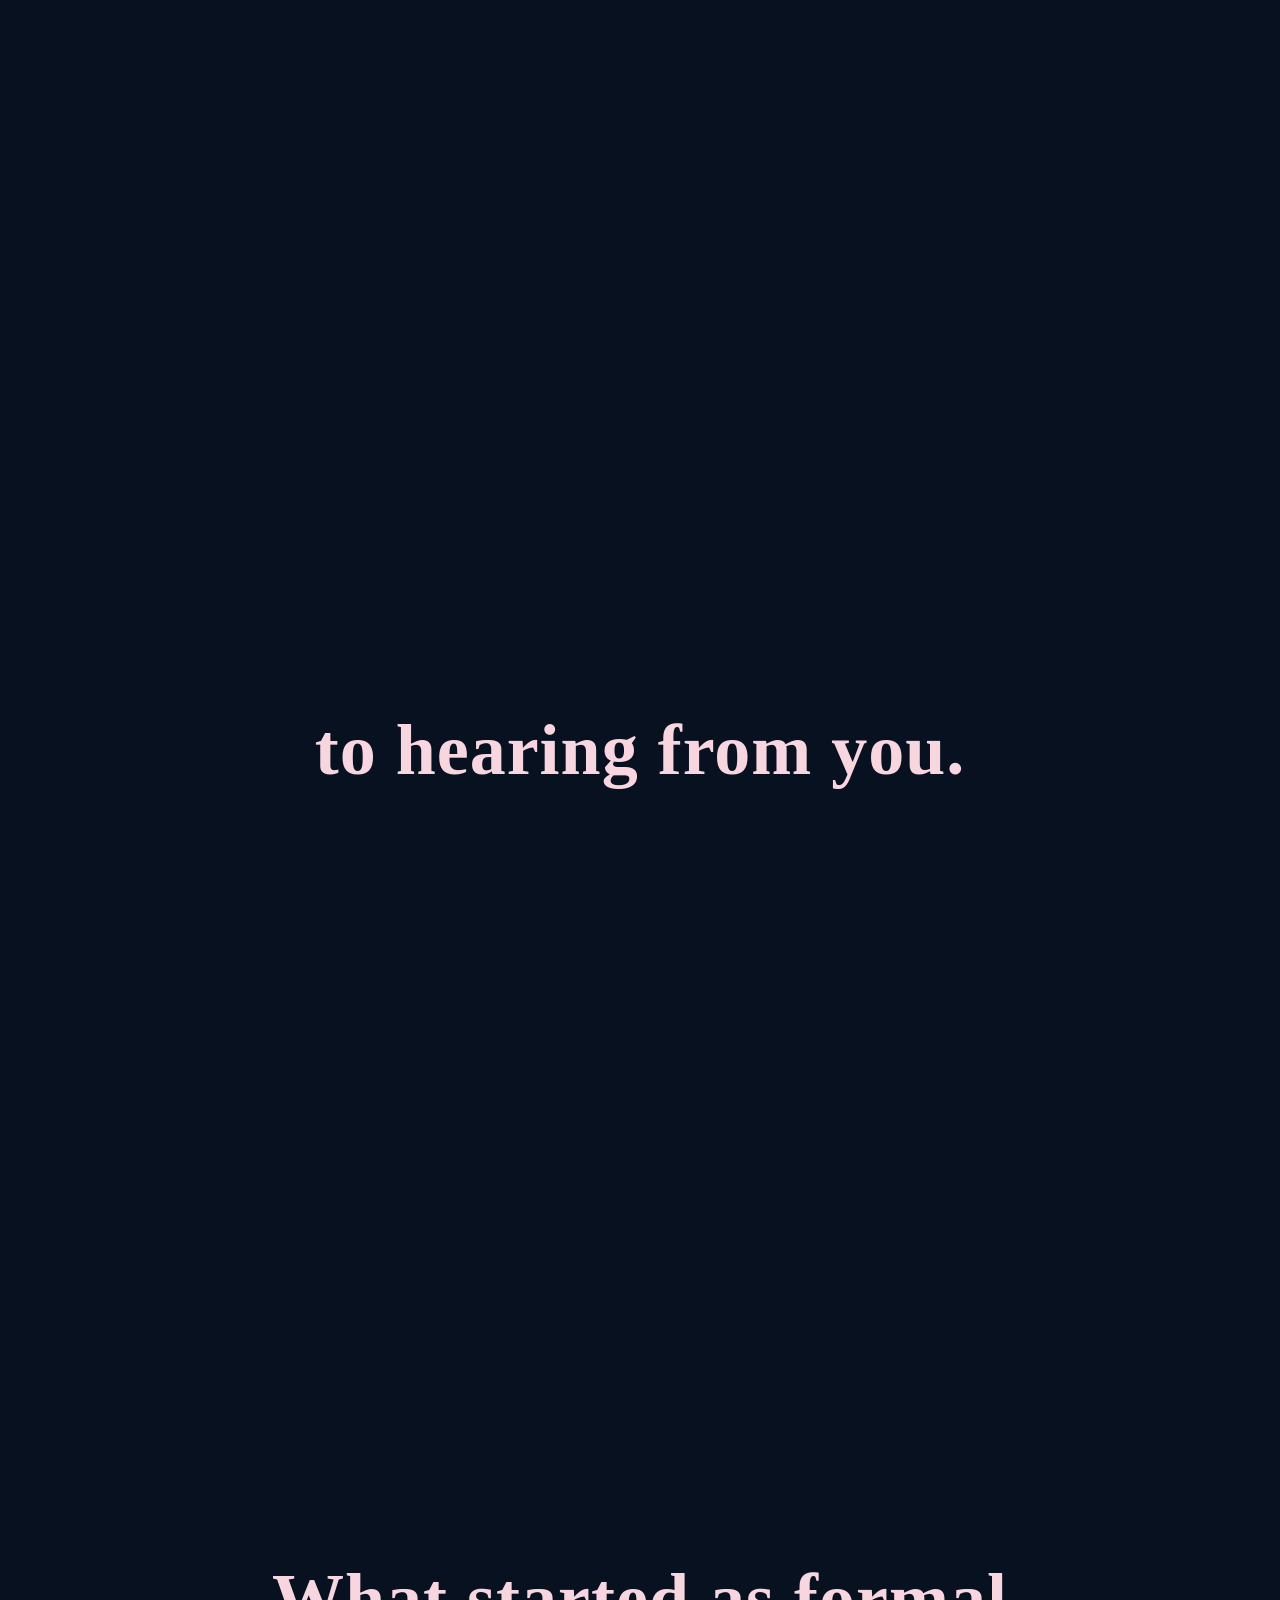
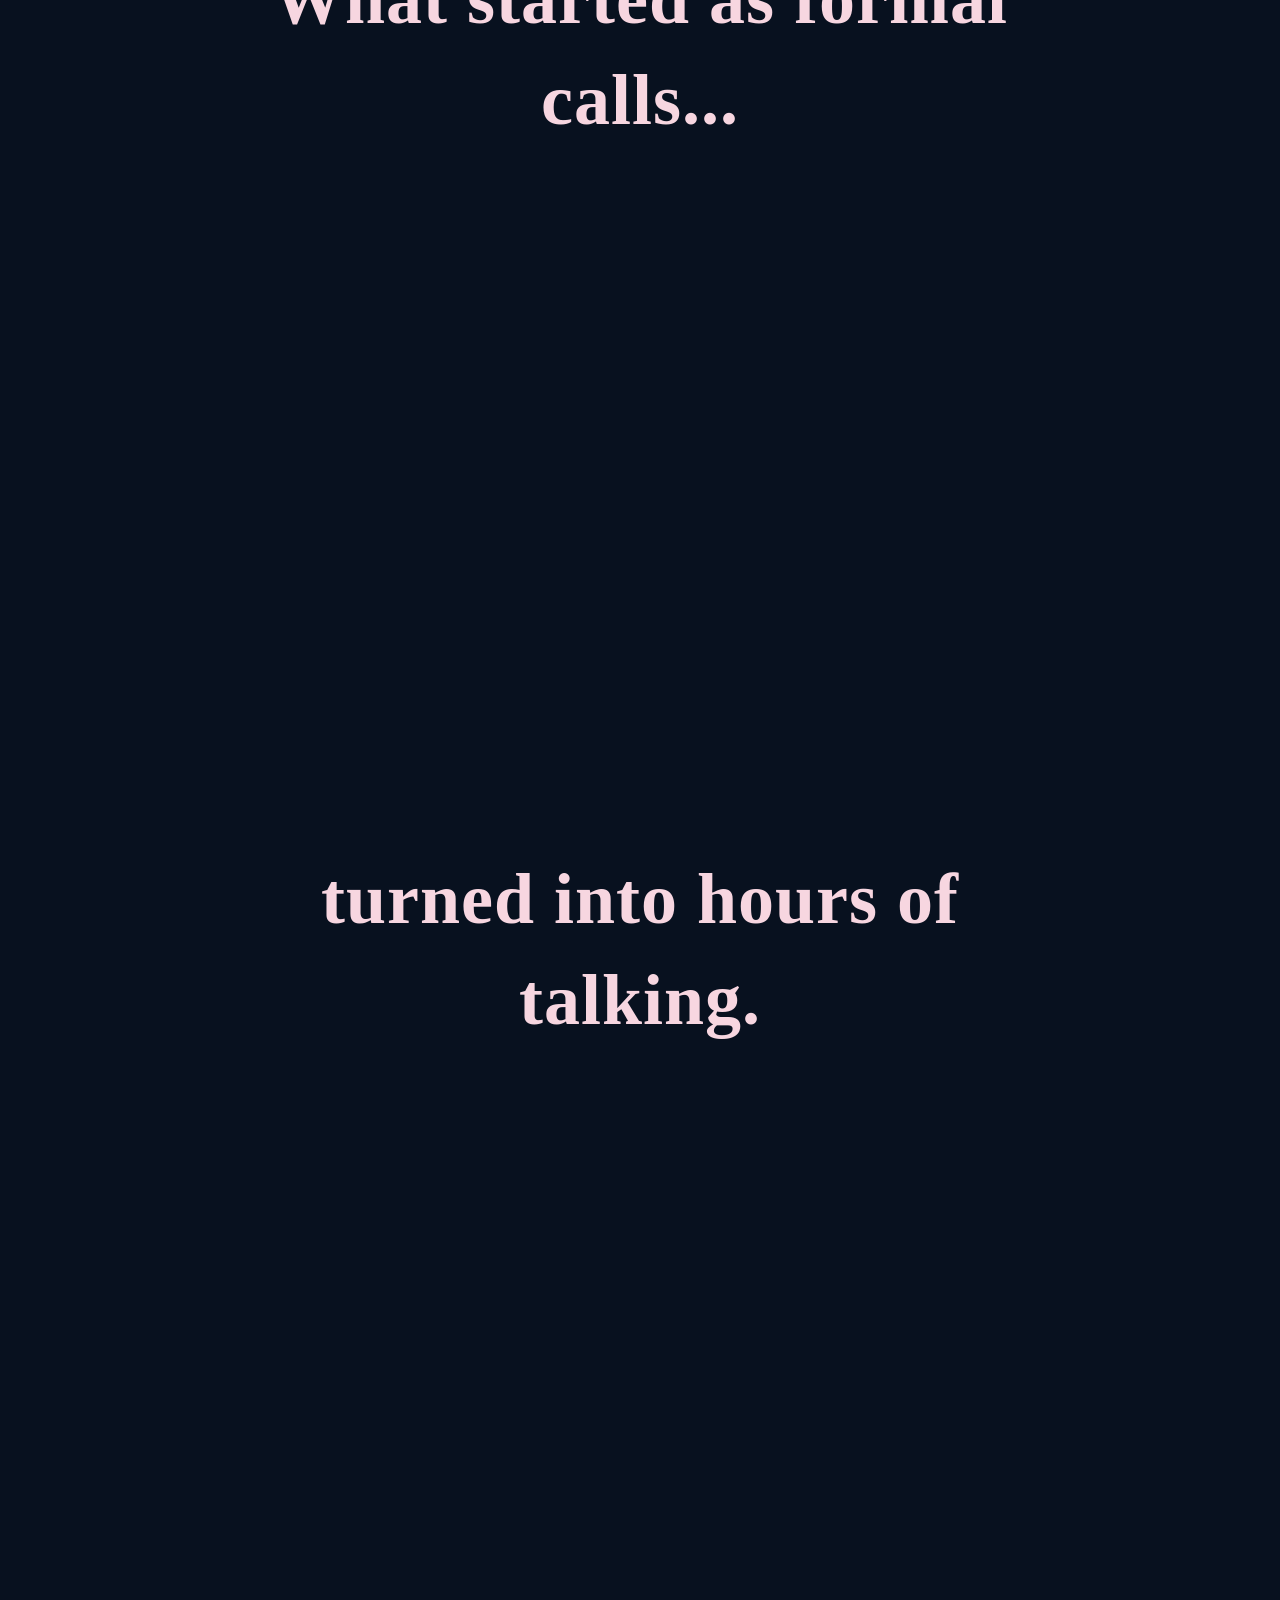
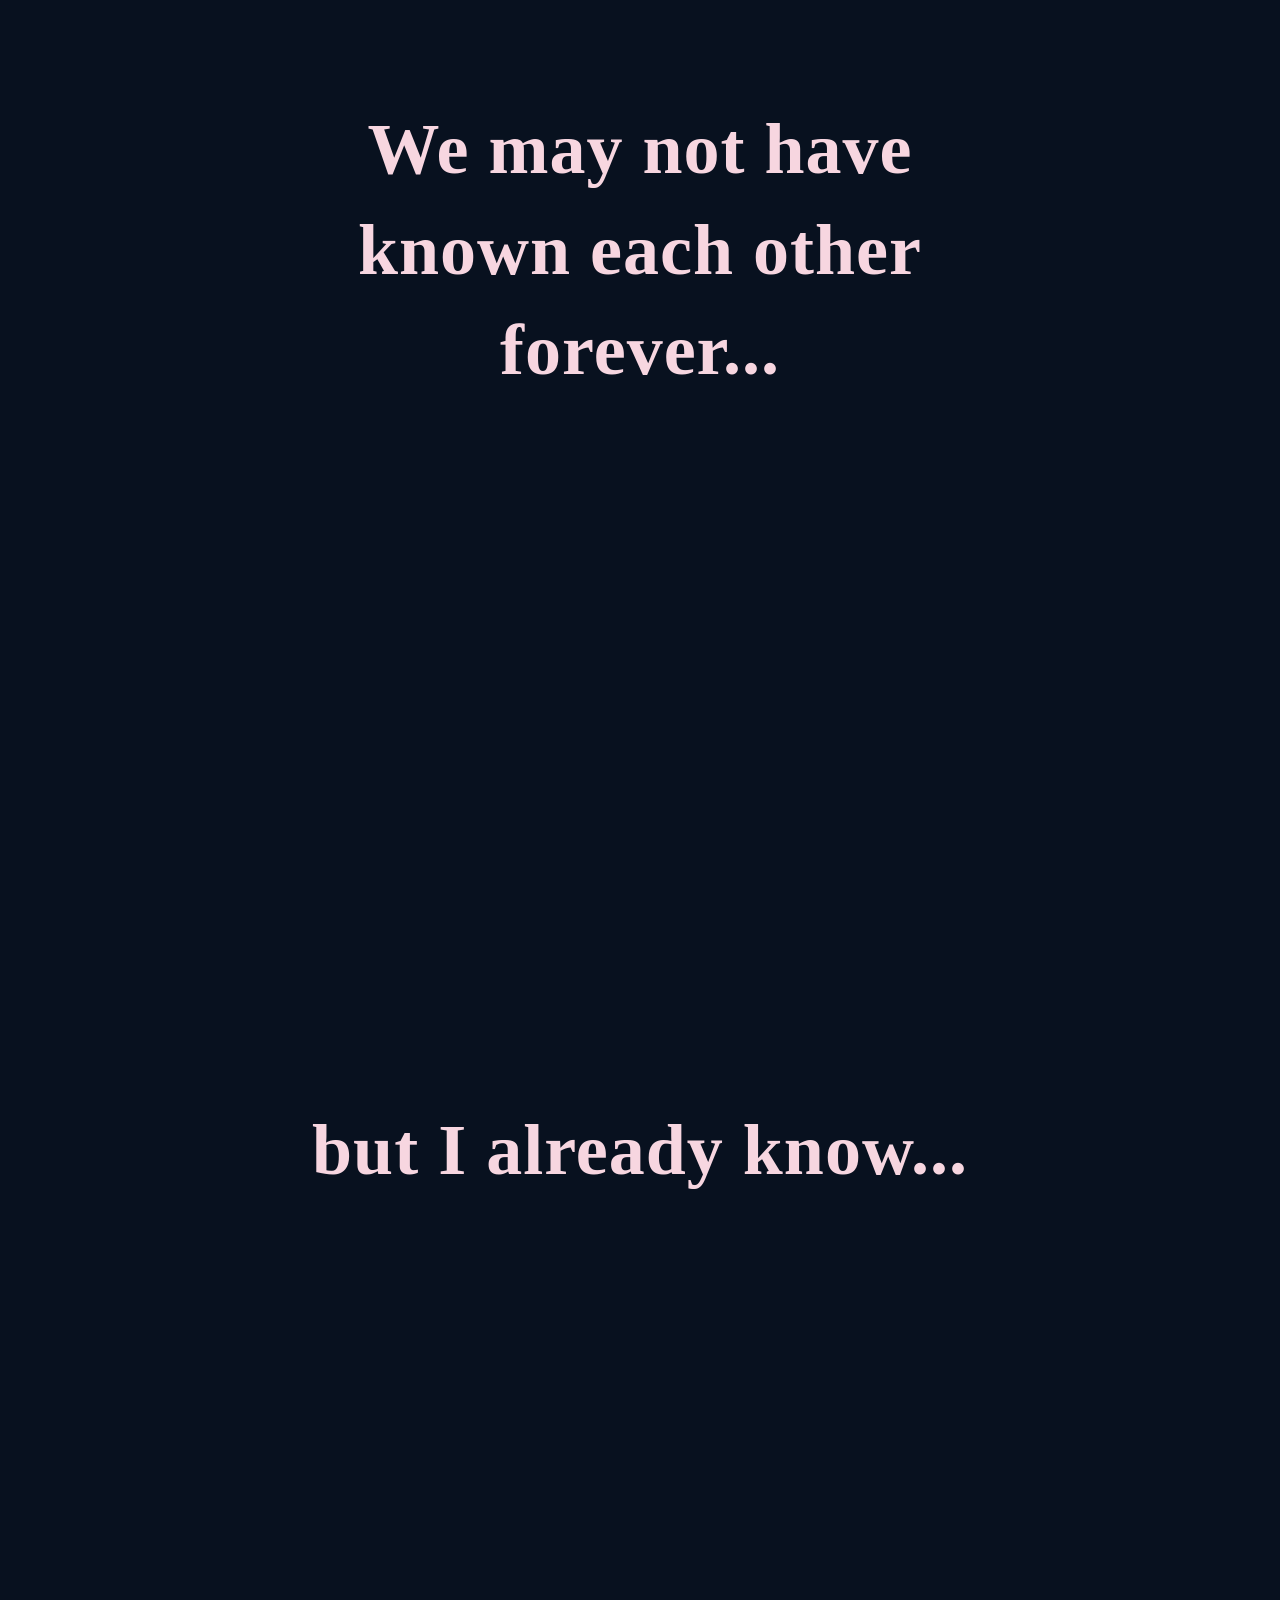
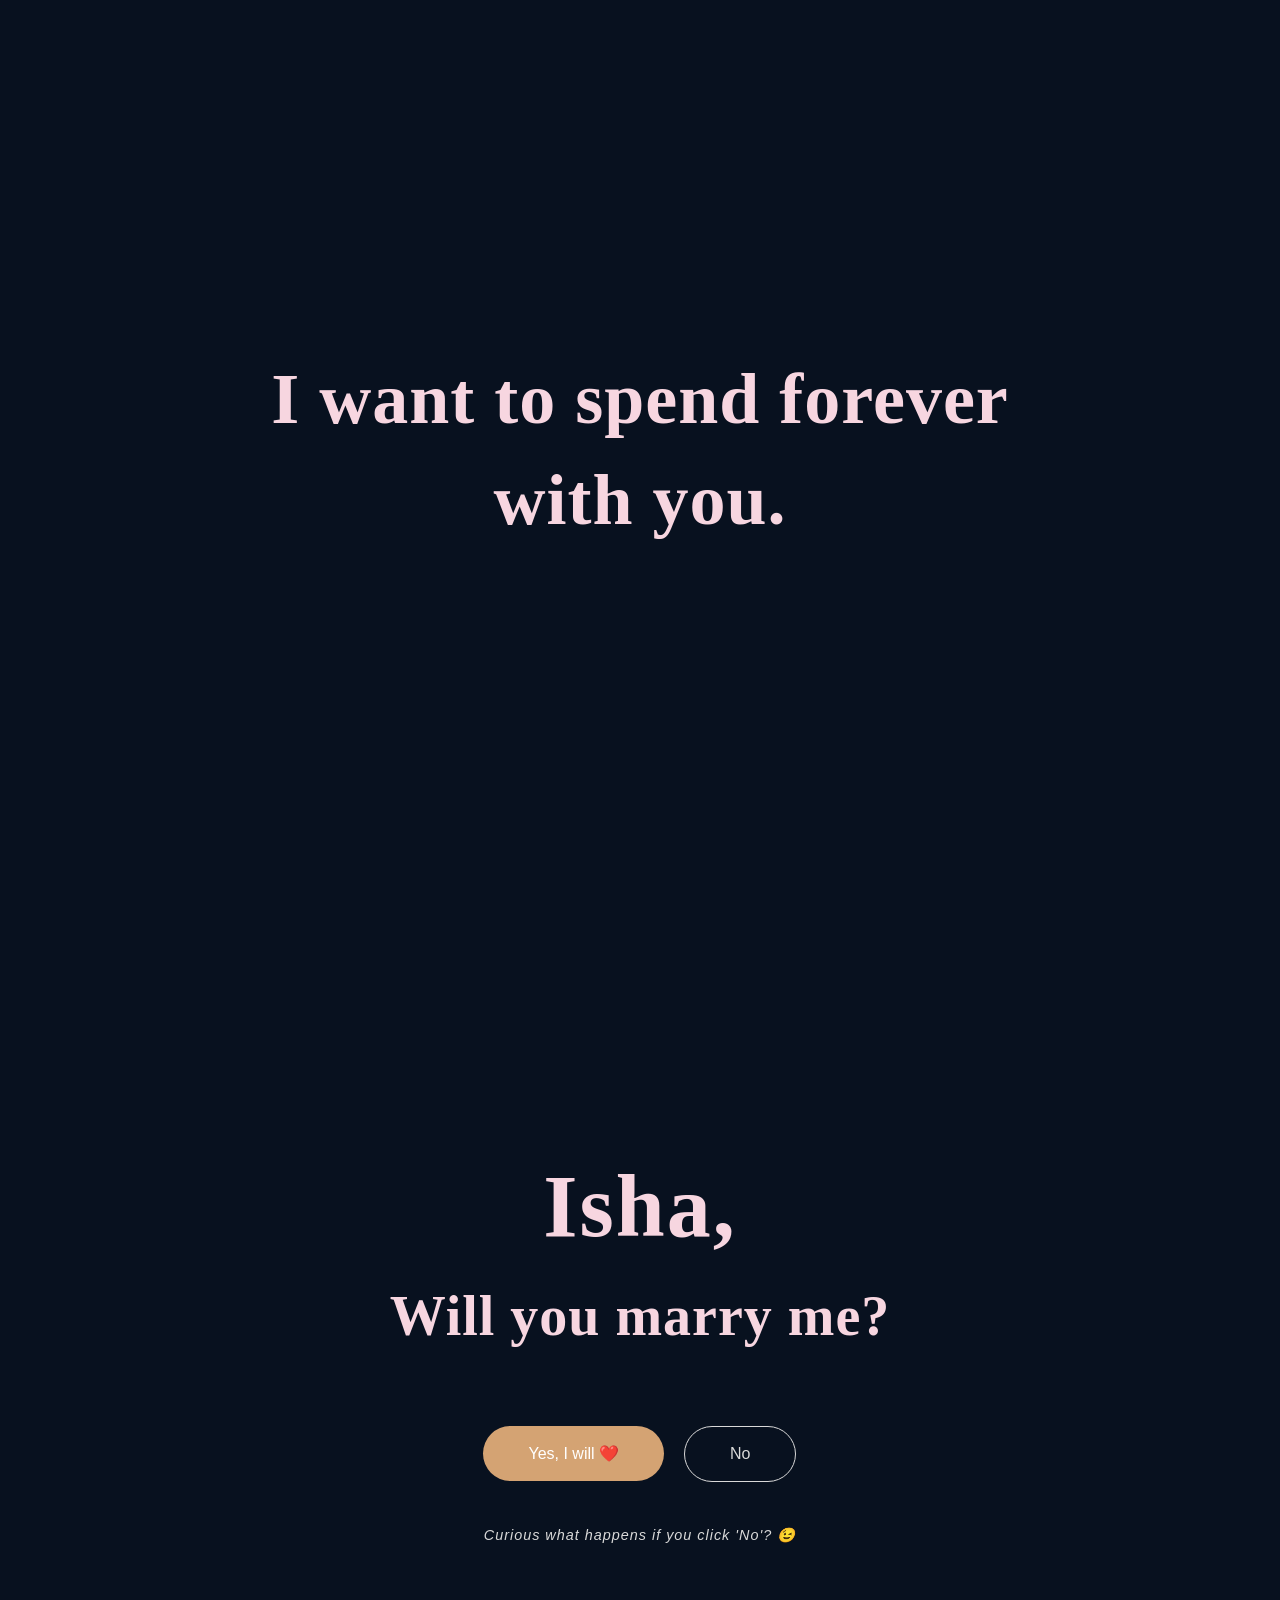
==== commit d5d9ff44: "Update index.html updated src for .js files" ====
--- a/index.html
+++ b/index.html
@@ -261,9 +261,9 @@
     </section>
 
 
-    <script src="js/background.js"></script>
-    <script src="js/app.js"></script>
-    <script src="js/animations.js"></script>
+    <script src="background.js"></script>
+    <script src="app.js"></script>
+    <script src="animations.js"></script>
 
 </body>
 
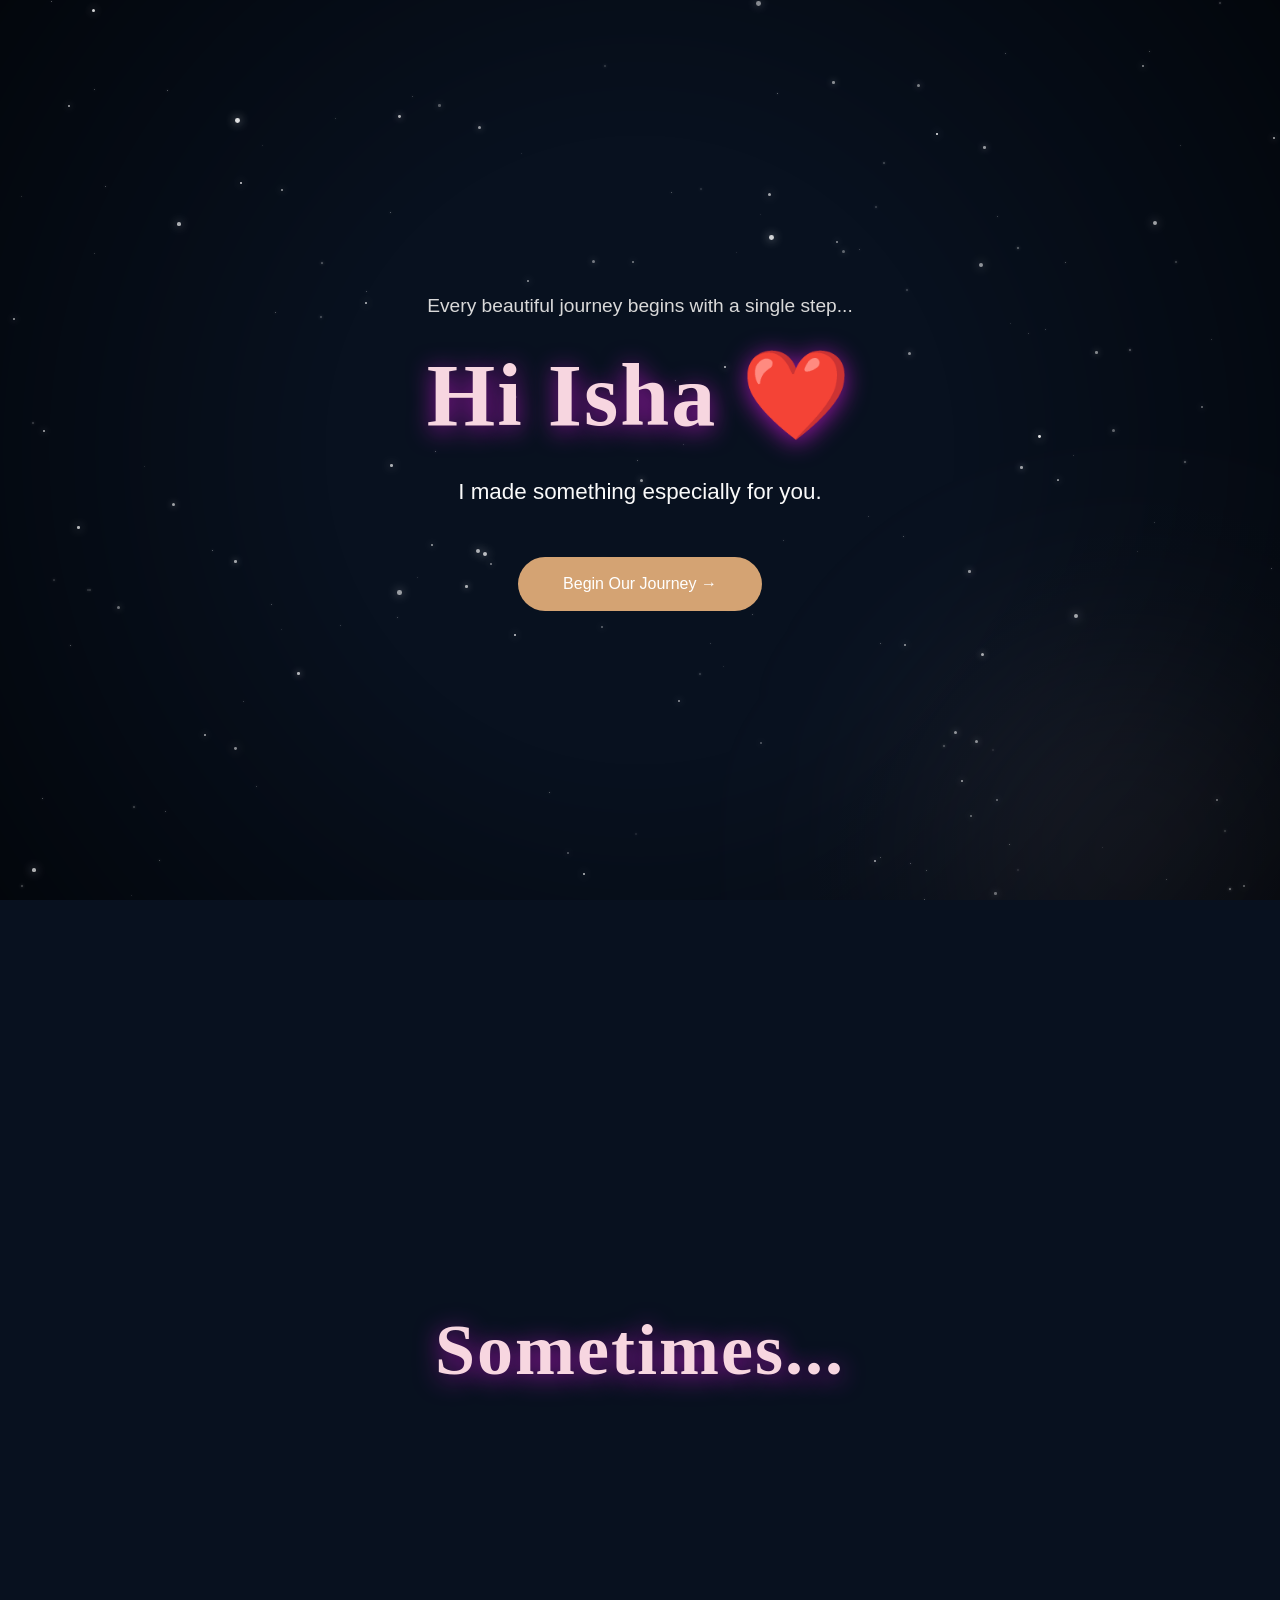
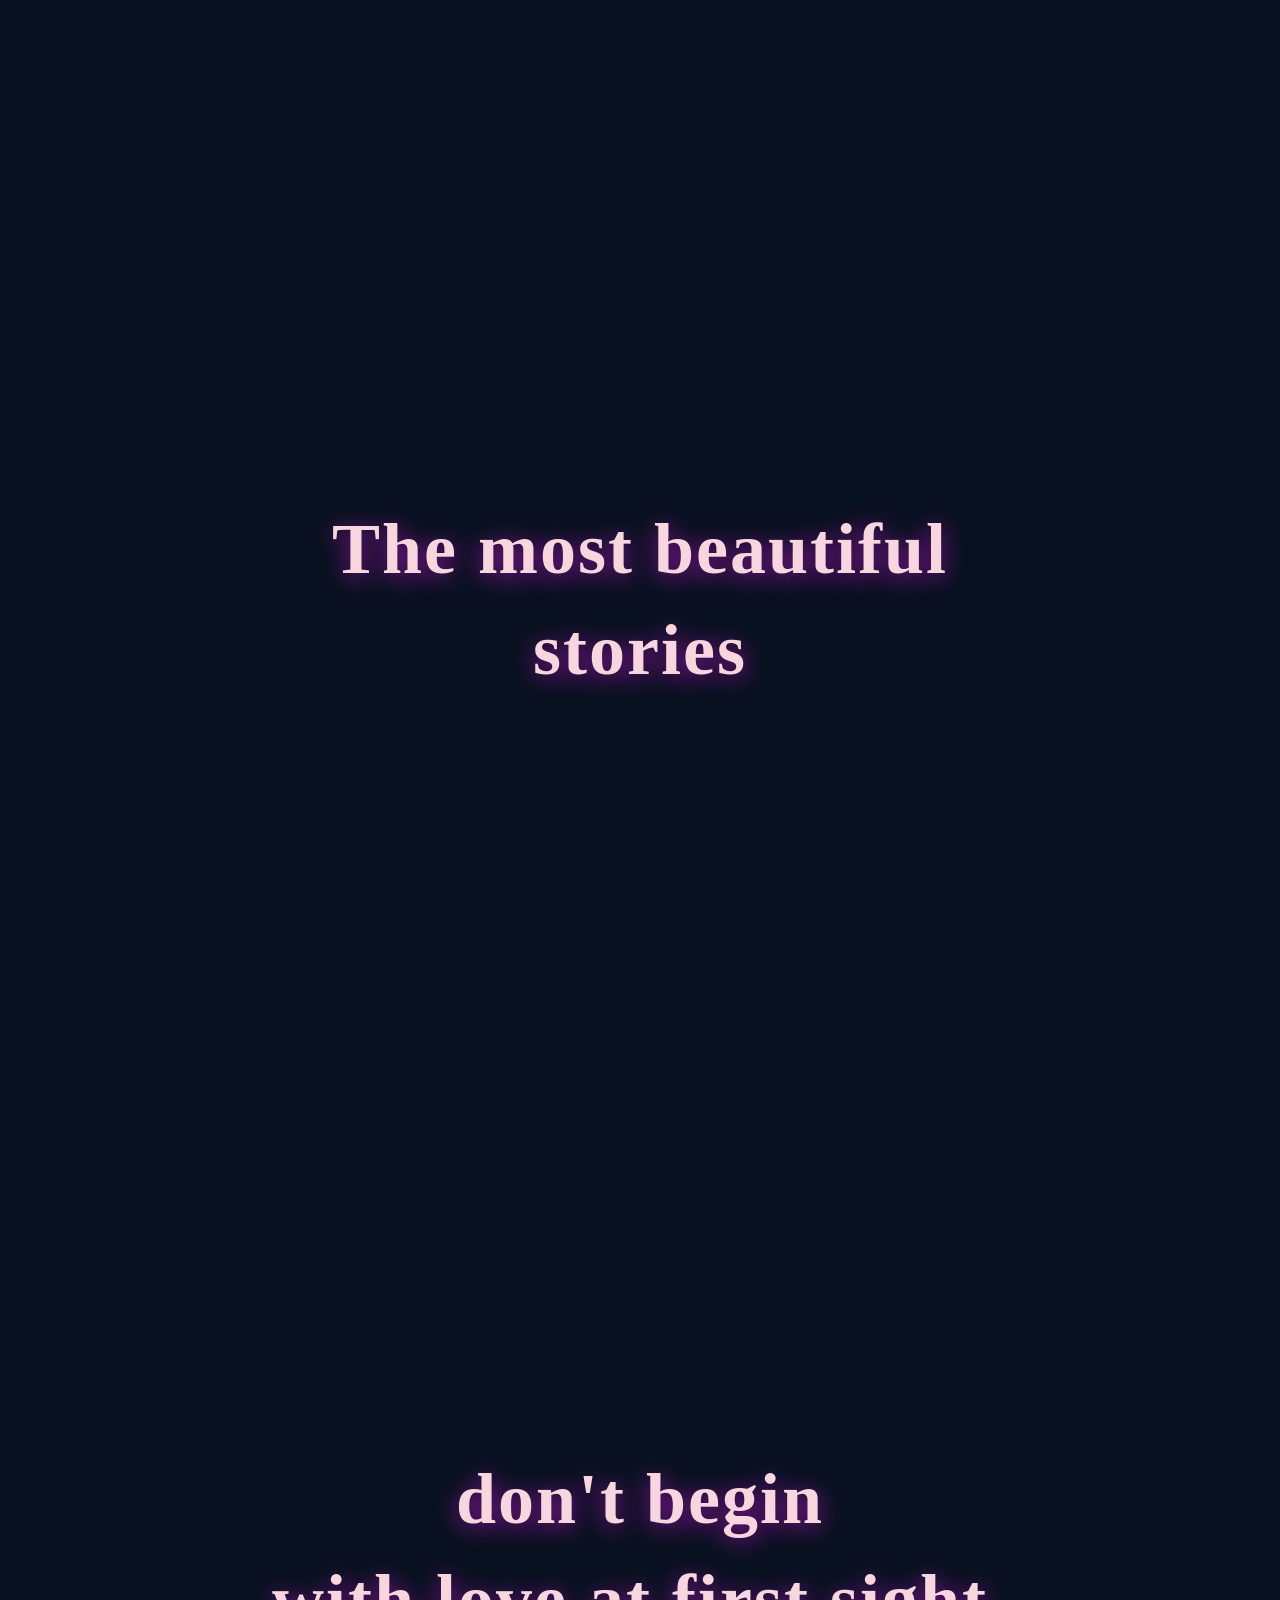
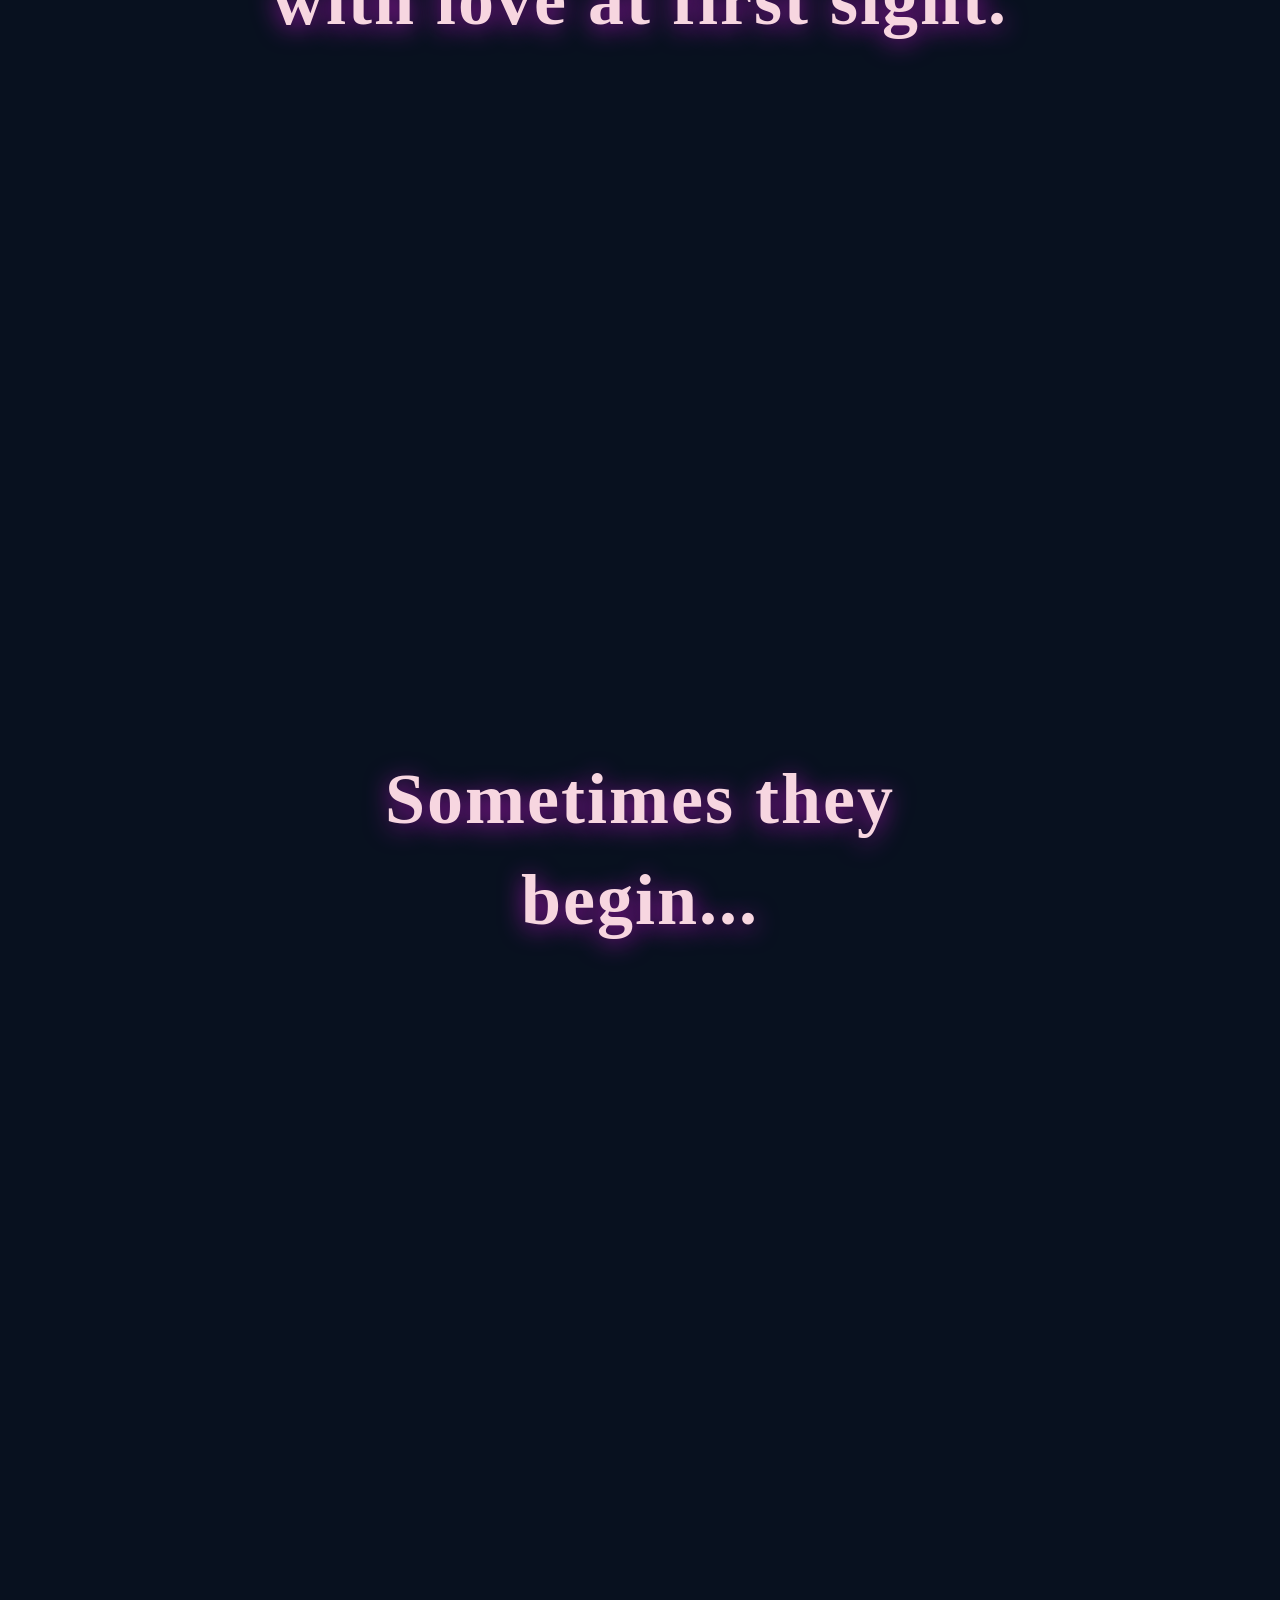
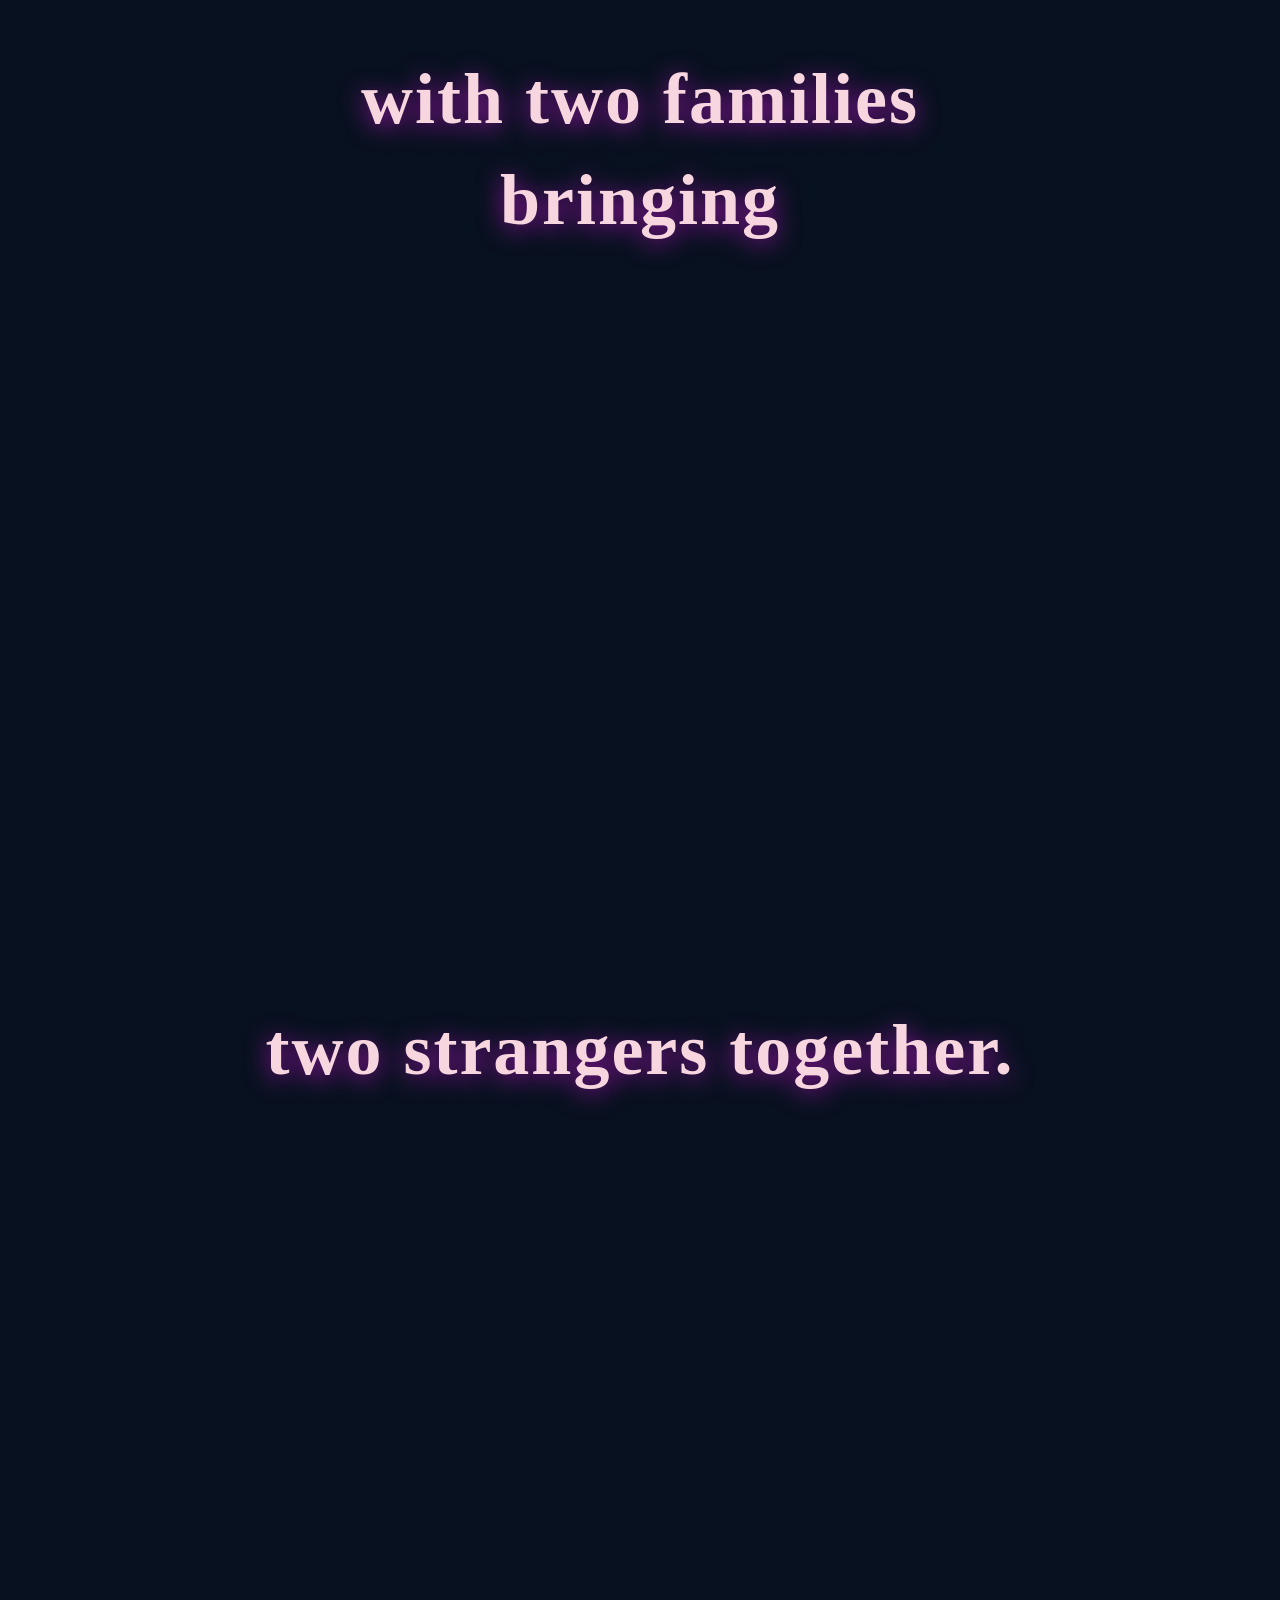
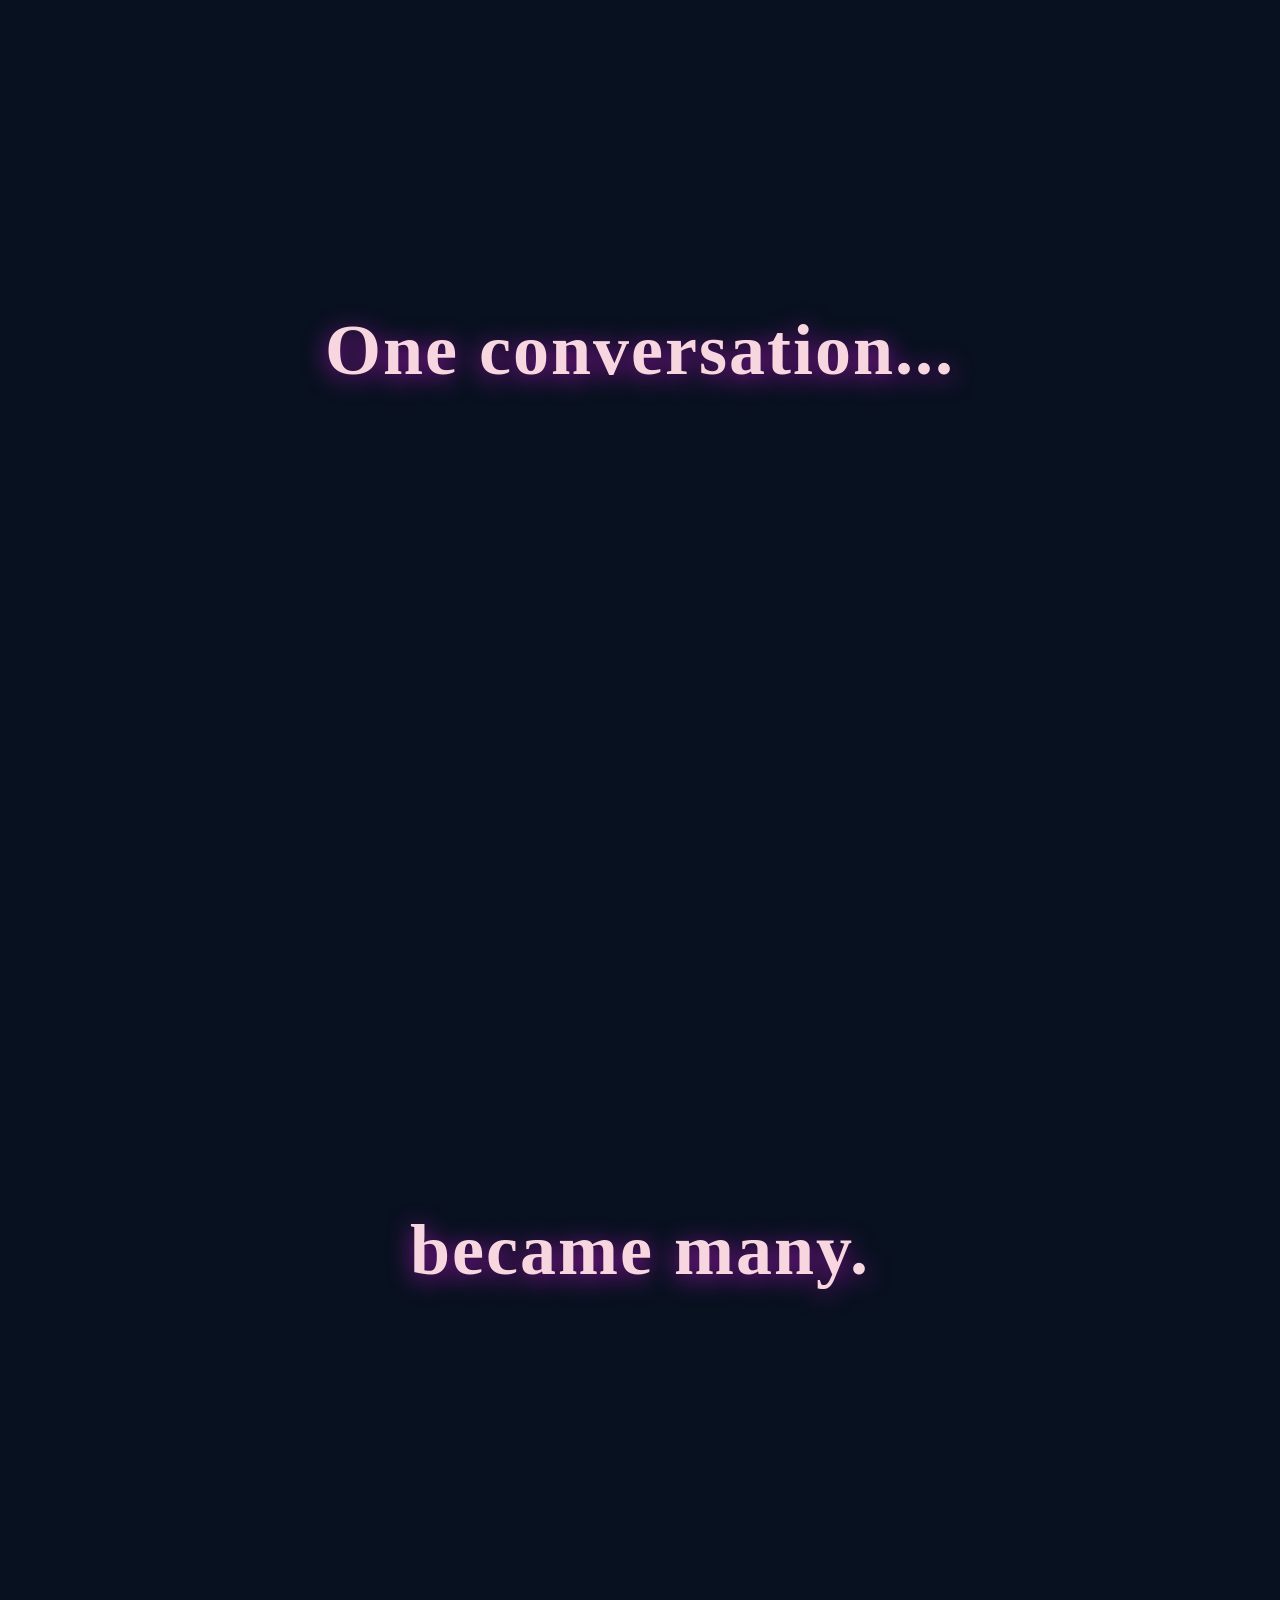
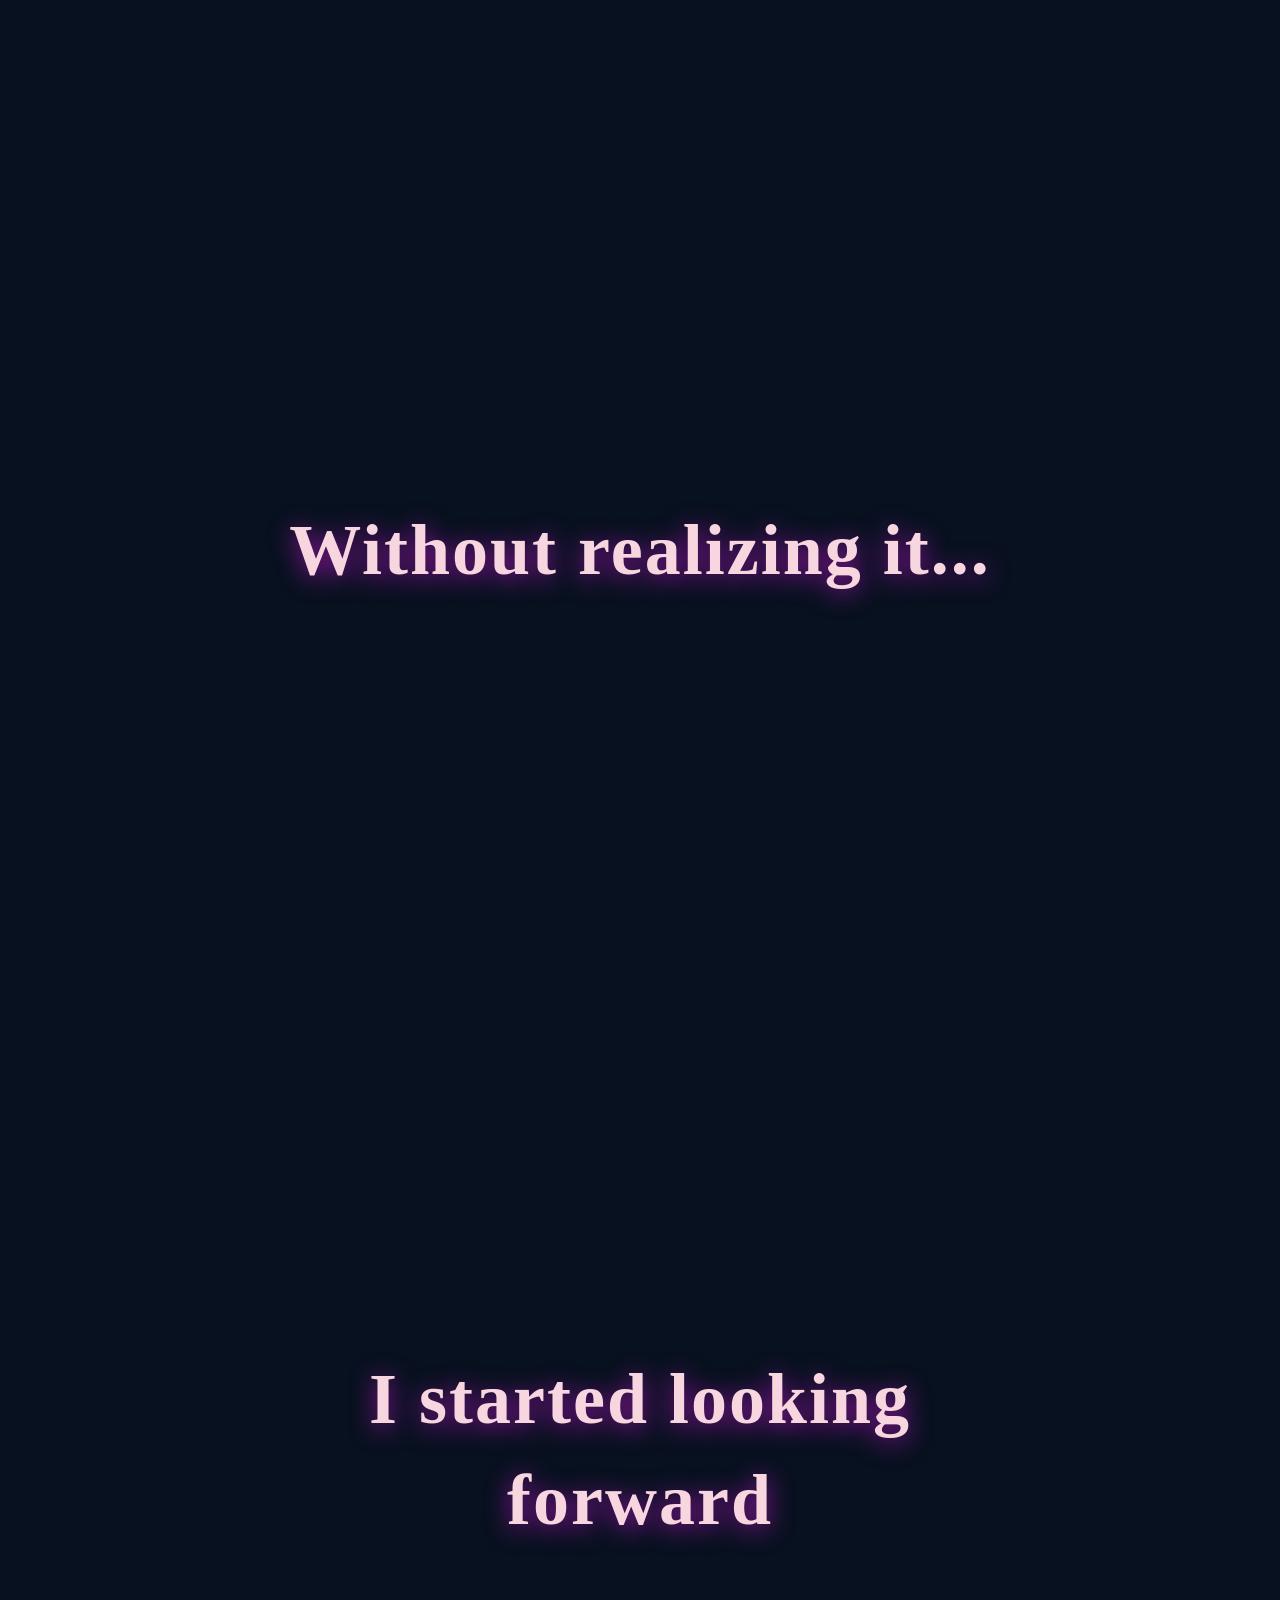
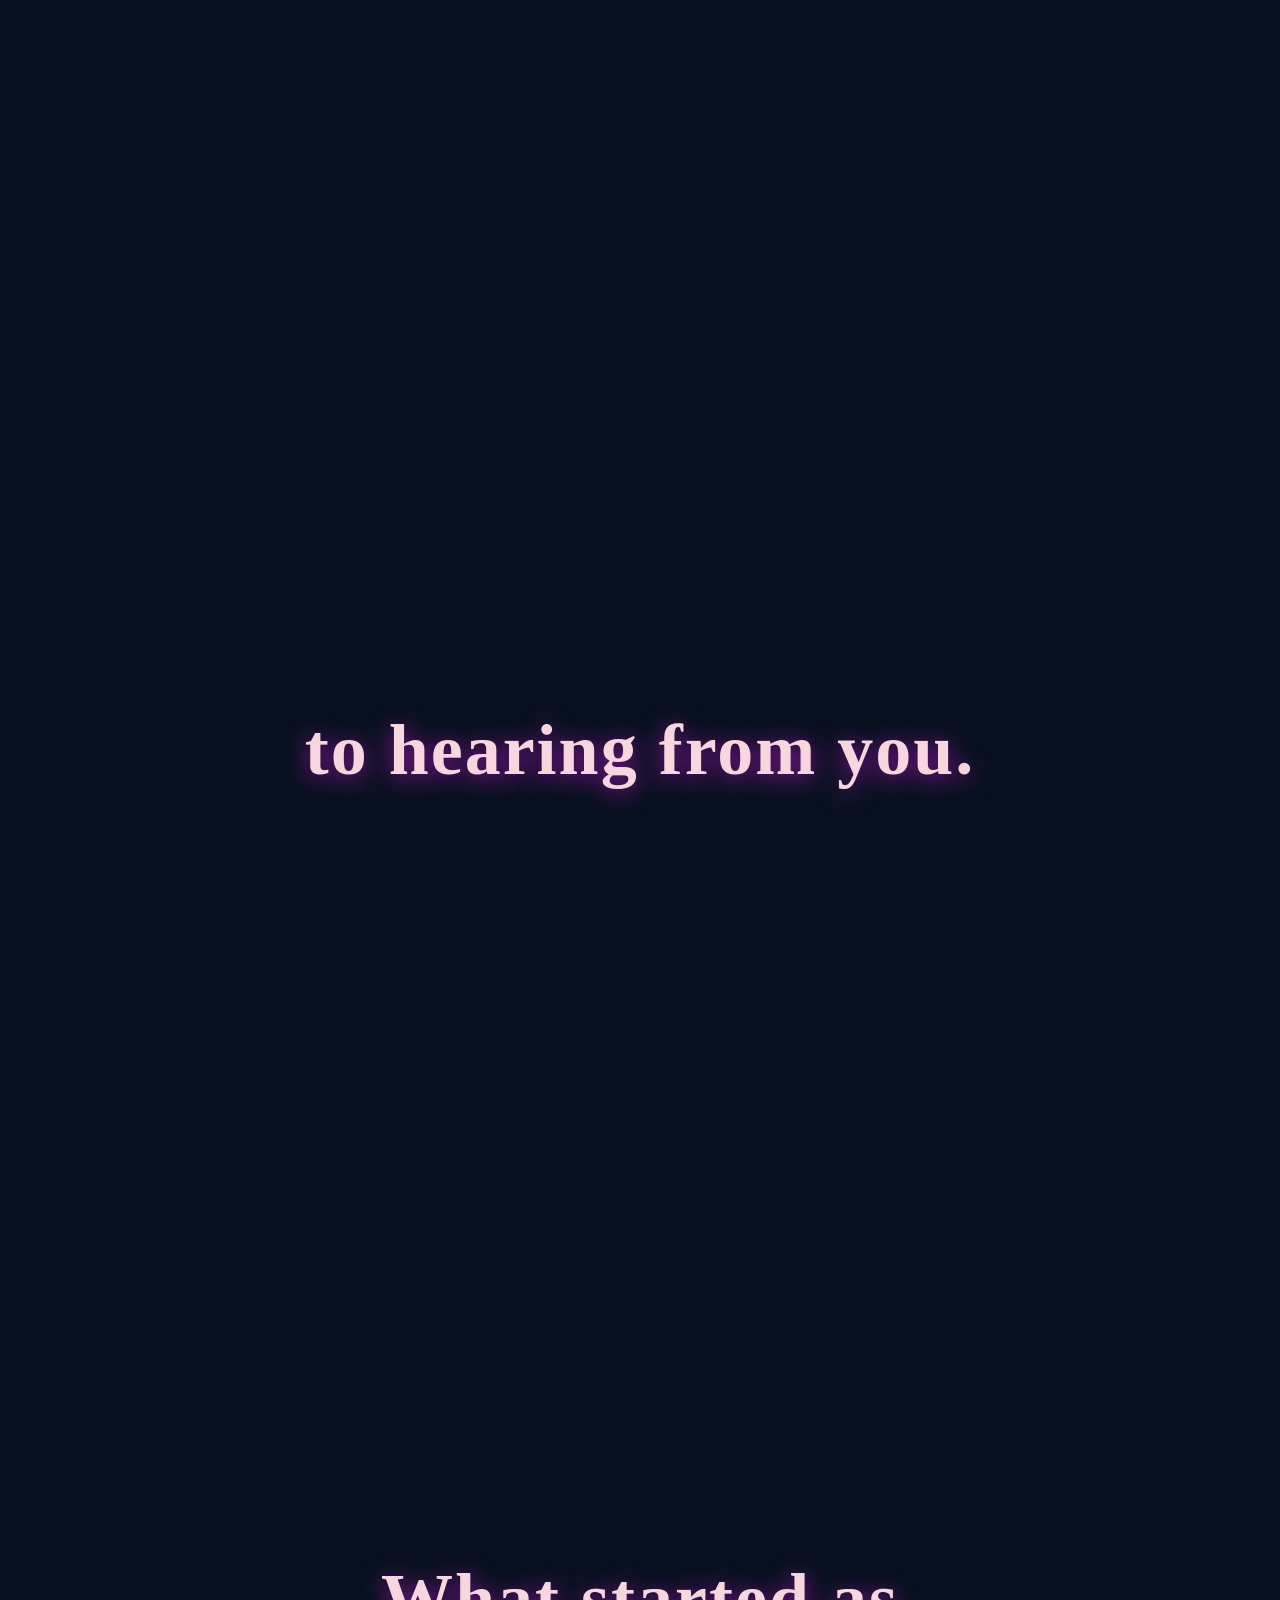
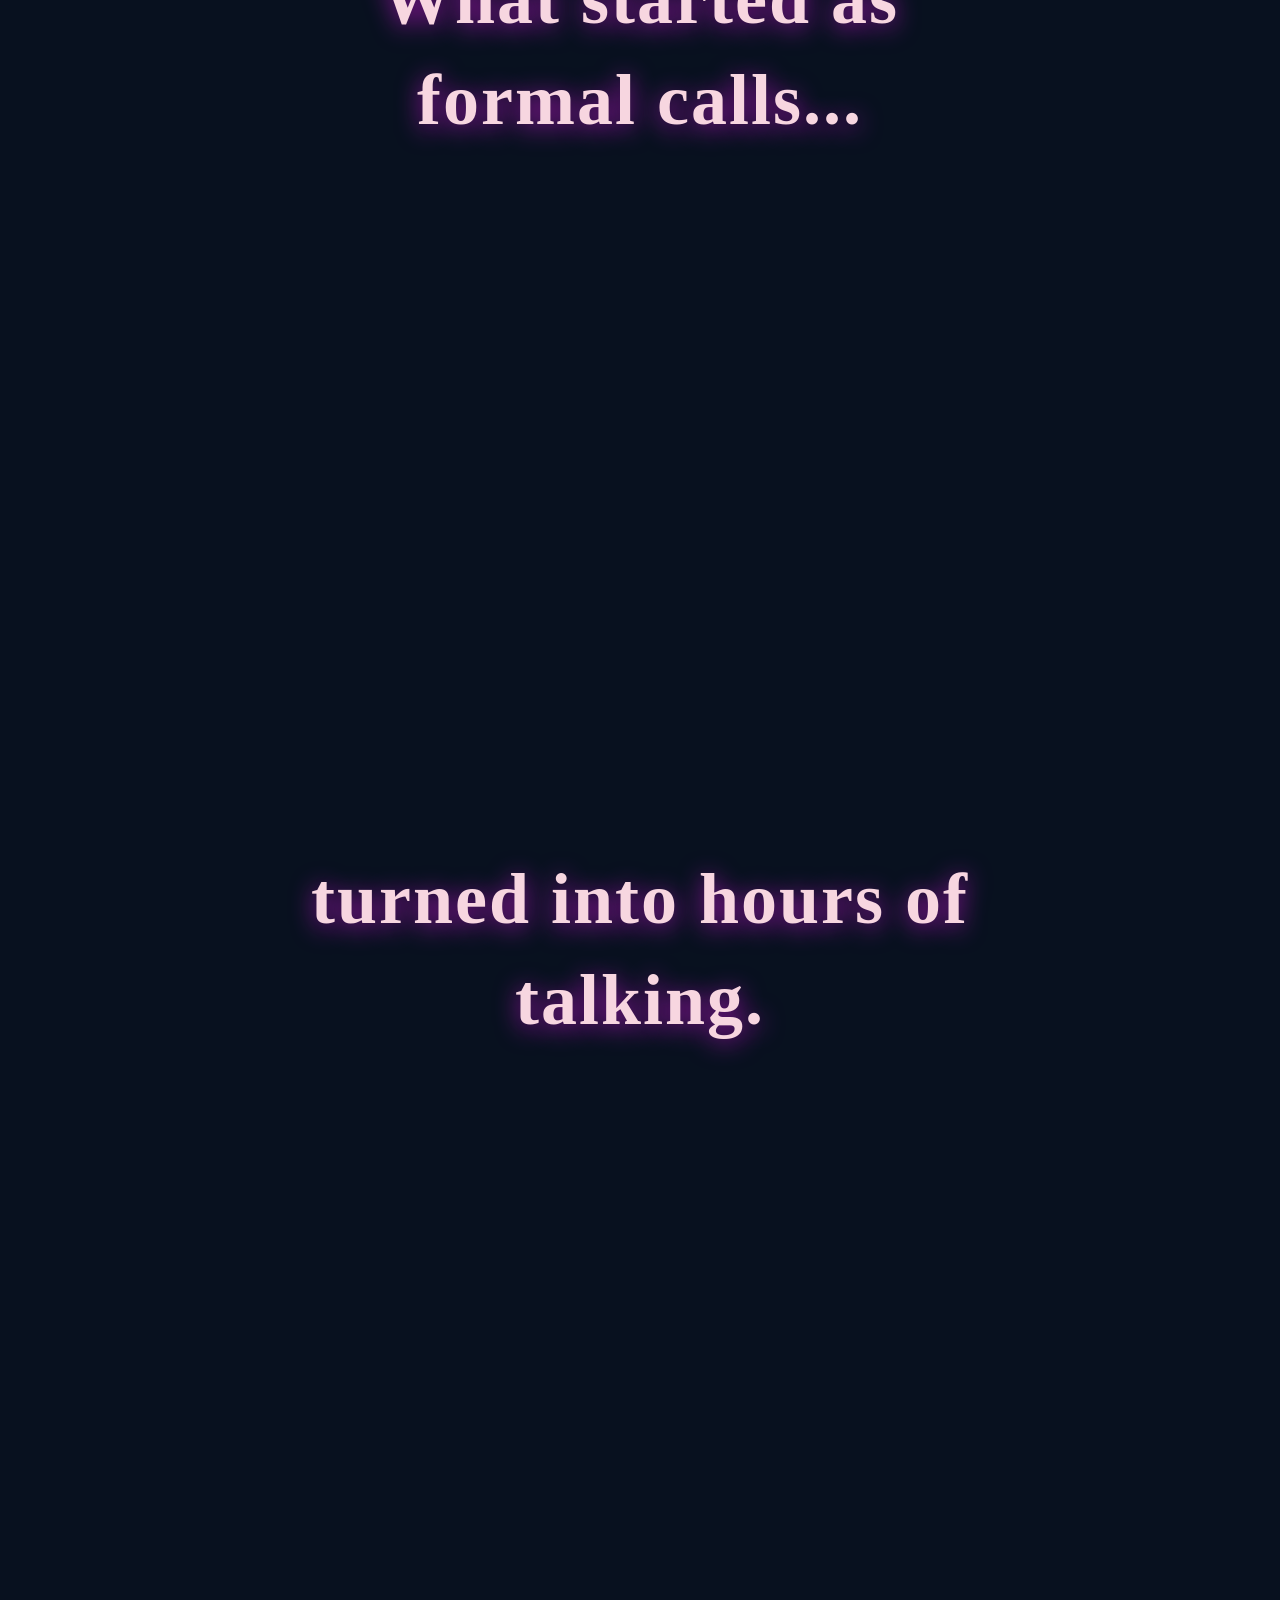
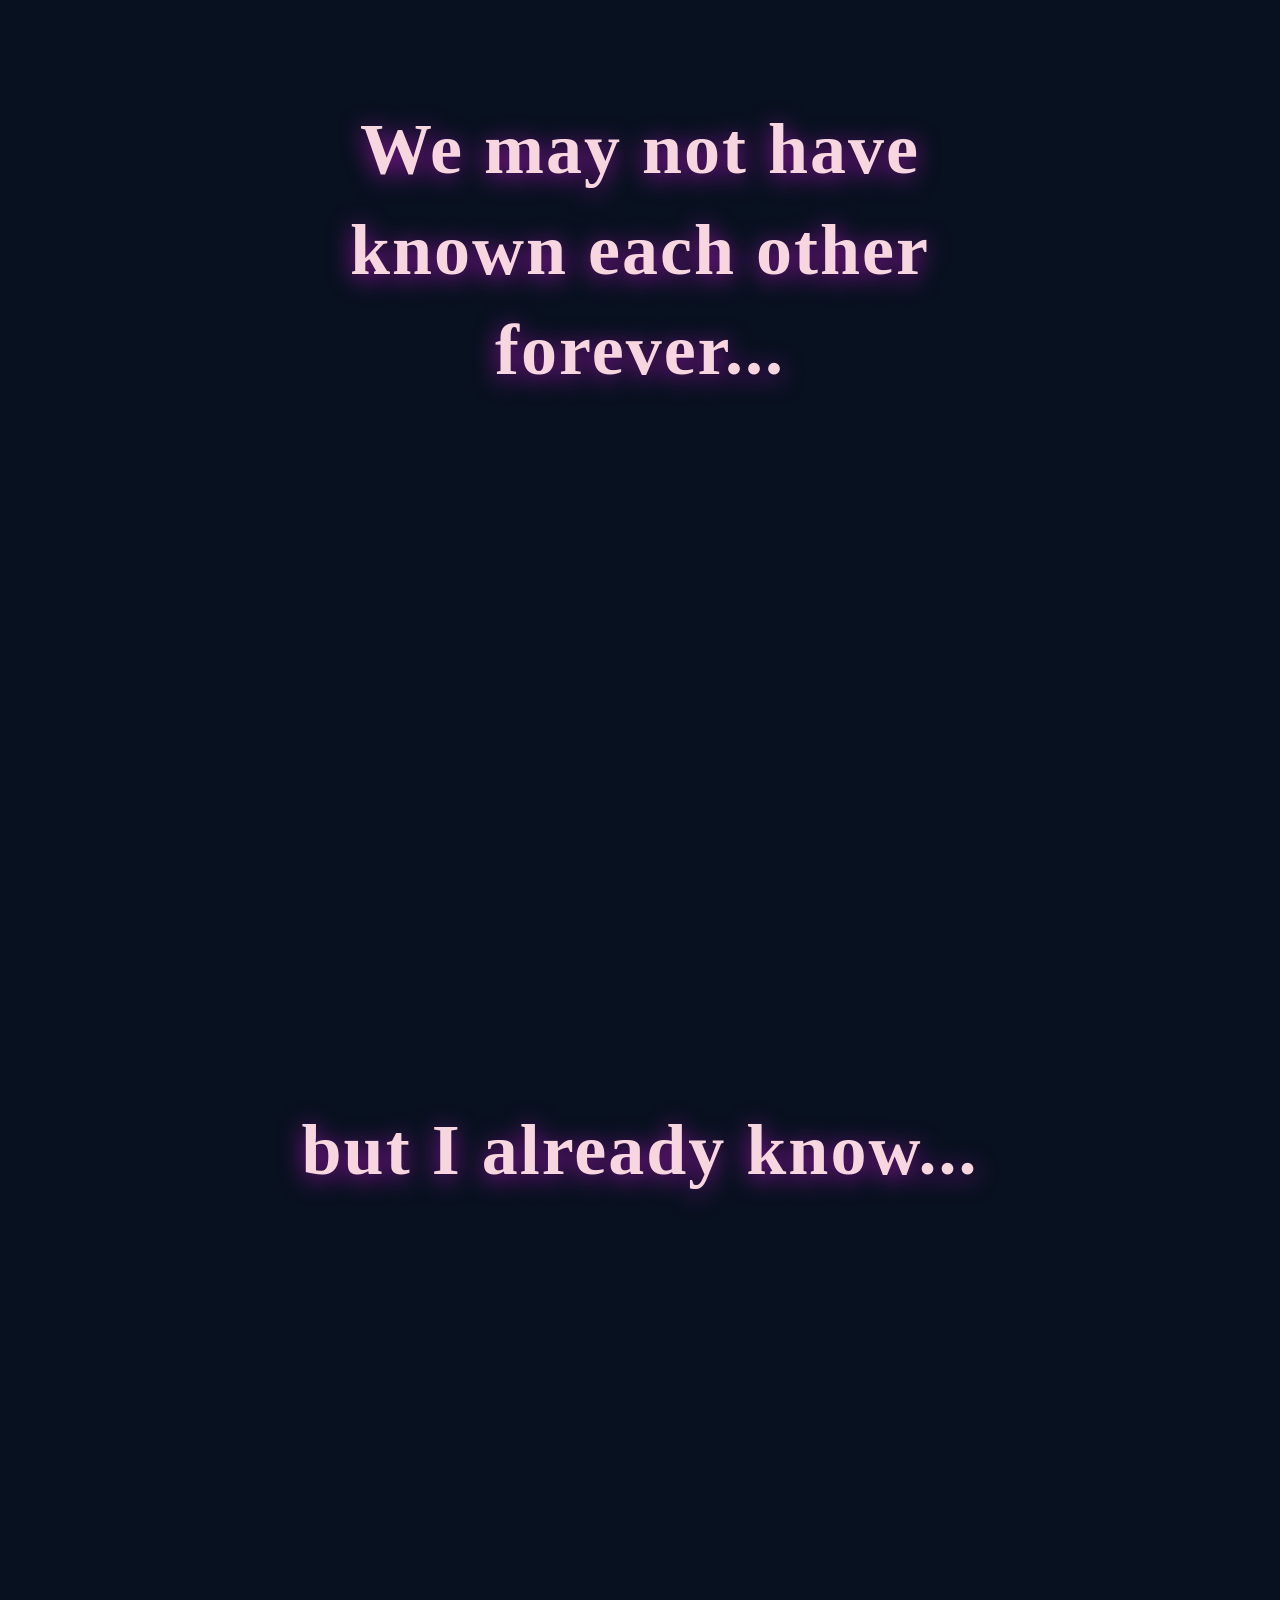
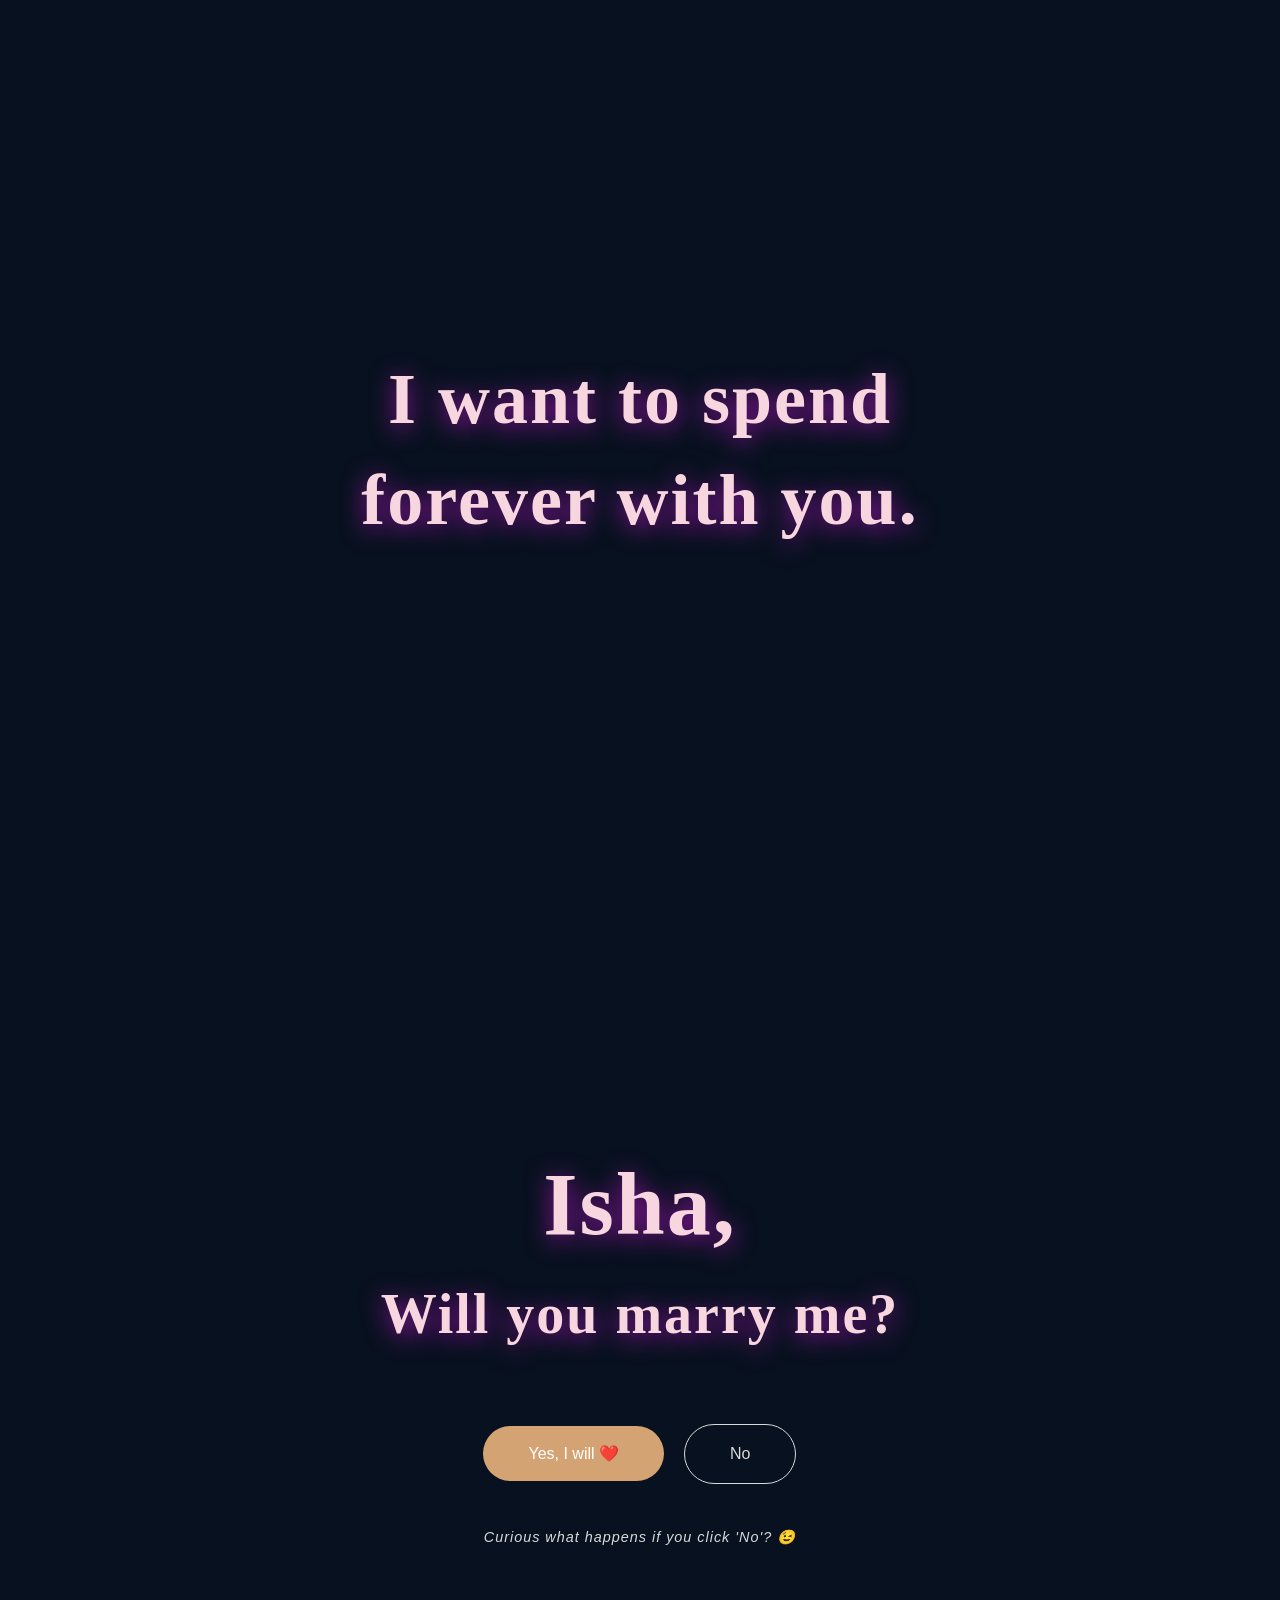
==== commit 1ae2bee8: "Update 2 added enhancements. scroll to middle and removed aurora" ====
--- a/index.html
+++ b/index.html
@@ -26,7 +26,7 @@
 
 <body>
     <div class="background">
-        <div class="aurora"></div>
+        <!-- <div class="aurora"></div> -->
 
         <div class="stars"></div>
     </div>
@@ -267,4 +267,4 @@
 
 </body>
 
-</html>
+</html>
--- a/style.css
+++ b/style.css
@@ -122,7 +122,9 @@
     content: "";
     position: absolute;
     inset: 0;
-    background: radial-gradient(circle at top, #1f355f, #08111f);
+    /* background: radial-gradient(circle at top, #1f355f, #08111f); */
+    background: radial-gradient(circle at center, transparent 40%, rgba(0,0,0,0.6) 100%);
+    z-index: 1; /* Keeps it above the base color but below the stars */
 }
 
 .background::after {
@@ -193,13 +195,18 @@
 }
 
 @keyframes twinkle {
-    0% {
-        opacity: 0.2;
-        transform: scale(0.8);
-    }
-    100% {
+    0%, 100% {
+        /* The star is dim and tiny */
+        opacity: 0.05;
+        transform: scale(0.4);
+        box-shadow: 0 0 0px rgba(255, 255, 255, 0); 
+    }
+    50% {
+        /* The star flares up brightly at its peak */
         opacity: 1;
-        transform: scale(1.3);
+        transform: scale(1.2);
+        /* Adds a sharp white core and a soft gold/pink halo */
+        box-shadow: 0 0 10px rgba(255, 255, 255, 1), 0 0 25px rgba(212, 163, 115, 0.7);
     }
 }
 
@@ -303,6 +310,16 @@
 
     margin-bottom: 40px;
 
+}
+
+@keyframes gentlePulse {
+    0% { box-shadow: 0 0 0 0 rgba(212, 163, 115, 0.4); }
+    70% { box-shadow: 0 0 0 15px rgba(212, 163, 115, 0); }
+    100% { box-shadow: 0 0 0 0 rgba(212, 163, 115, 0); }
+}
+
+#beginJourney {
+    animation: gentlePulse 2s infinite;
 }
 
 /* ========================================
@@ -345,9 +362,9 @@
 
     transition:
 
-        opacity 1.8s ease,
-
-        transform 1.8s ease;
+        opacity 1.0s ease,
+
+        transform 1.0s ease;
 
 }
 
@@ -373,8 +390,12 @@
 
     color:var(--color-pink);
 
-    letter-spacing:1px;
-
+    letter-spacing:2px;
+
+}
+
+.scene-text, h1 {
+    text-shadow: 0 4px 25px rgba(188, 22, 200, 0.8);
 }
 
 /* ========================================
@@ -407,10 +428,17 @@
     gap: 20px;
     justify-content: center;
     align-items: center;
+    flex-wrap: wrap; /* Allows stacking if it gets too wide */
 }
 
 #yesButton, #noButton {
-    transition: transform 0.3s ease, box-shadow 0.3s ease, background 0.3s ease;
+    transition: transform 0.3s ease, box-shadow 0.3s ease, background 0.3s ease, opacity 0.5s ease;
+}
+
+#noButton {
+    max-width: 90vw; 
+    white-space: normal; /* Allows text to wrap */
+    line-height: 1.4;
 }
 
 .btn-secondary {
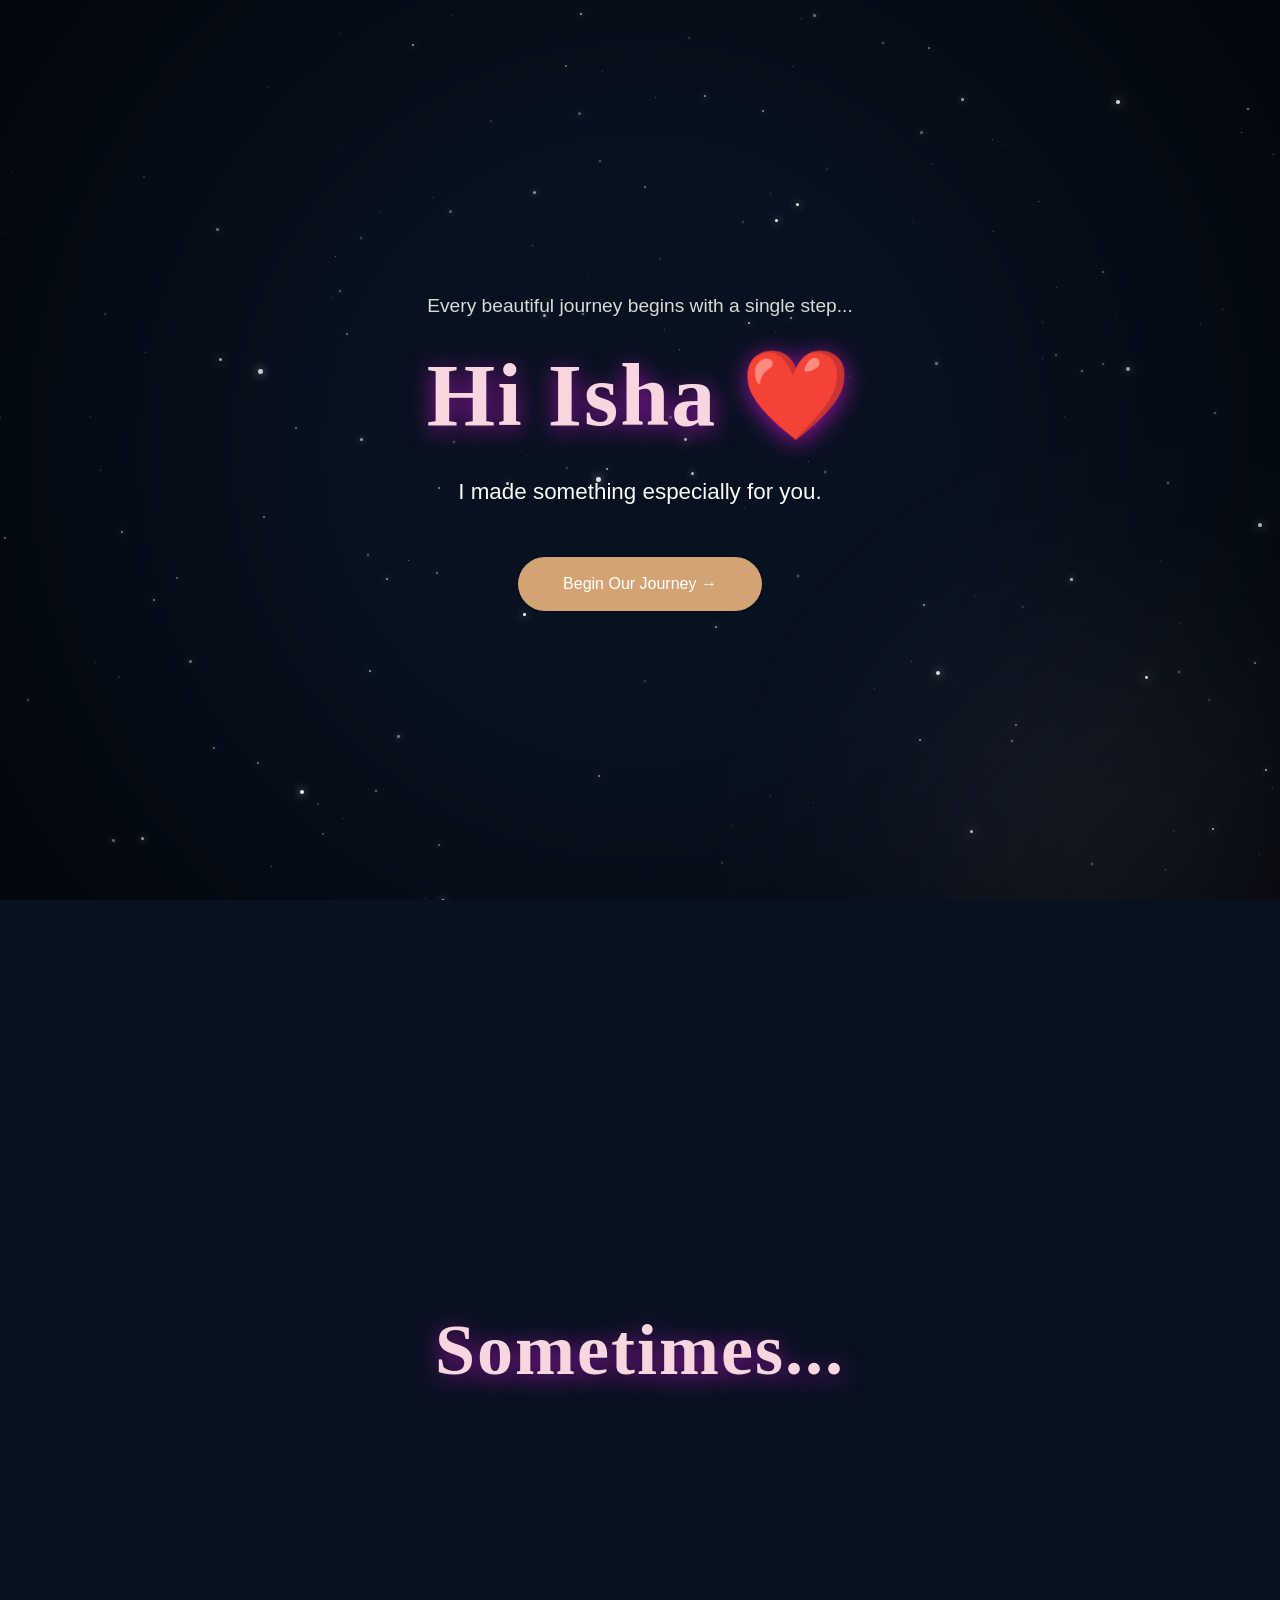
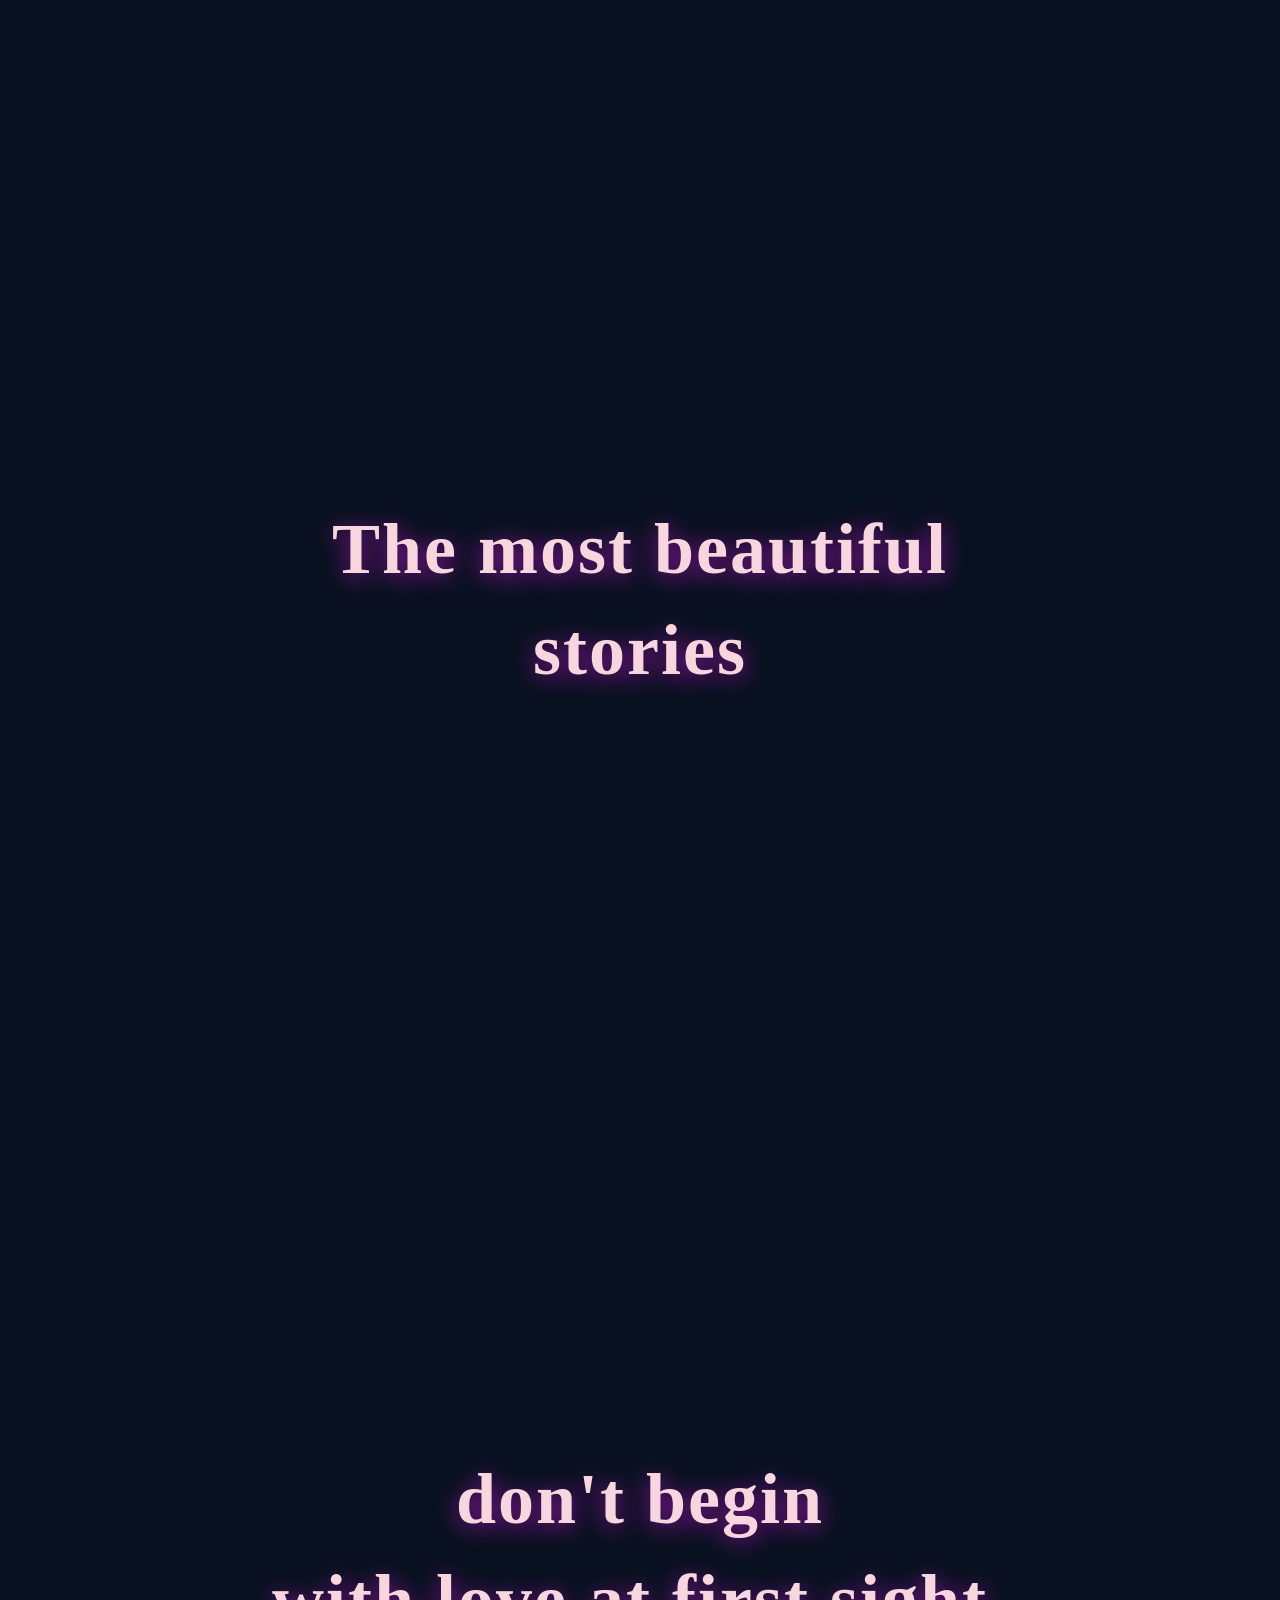
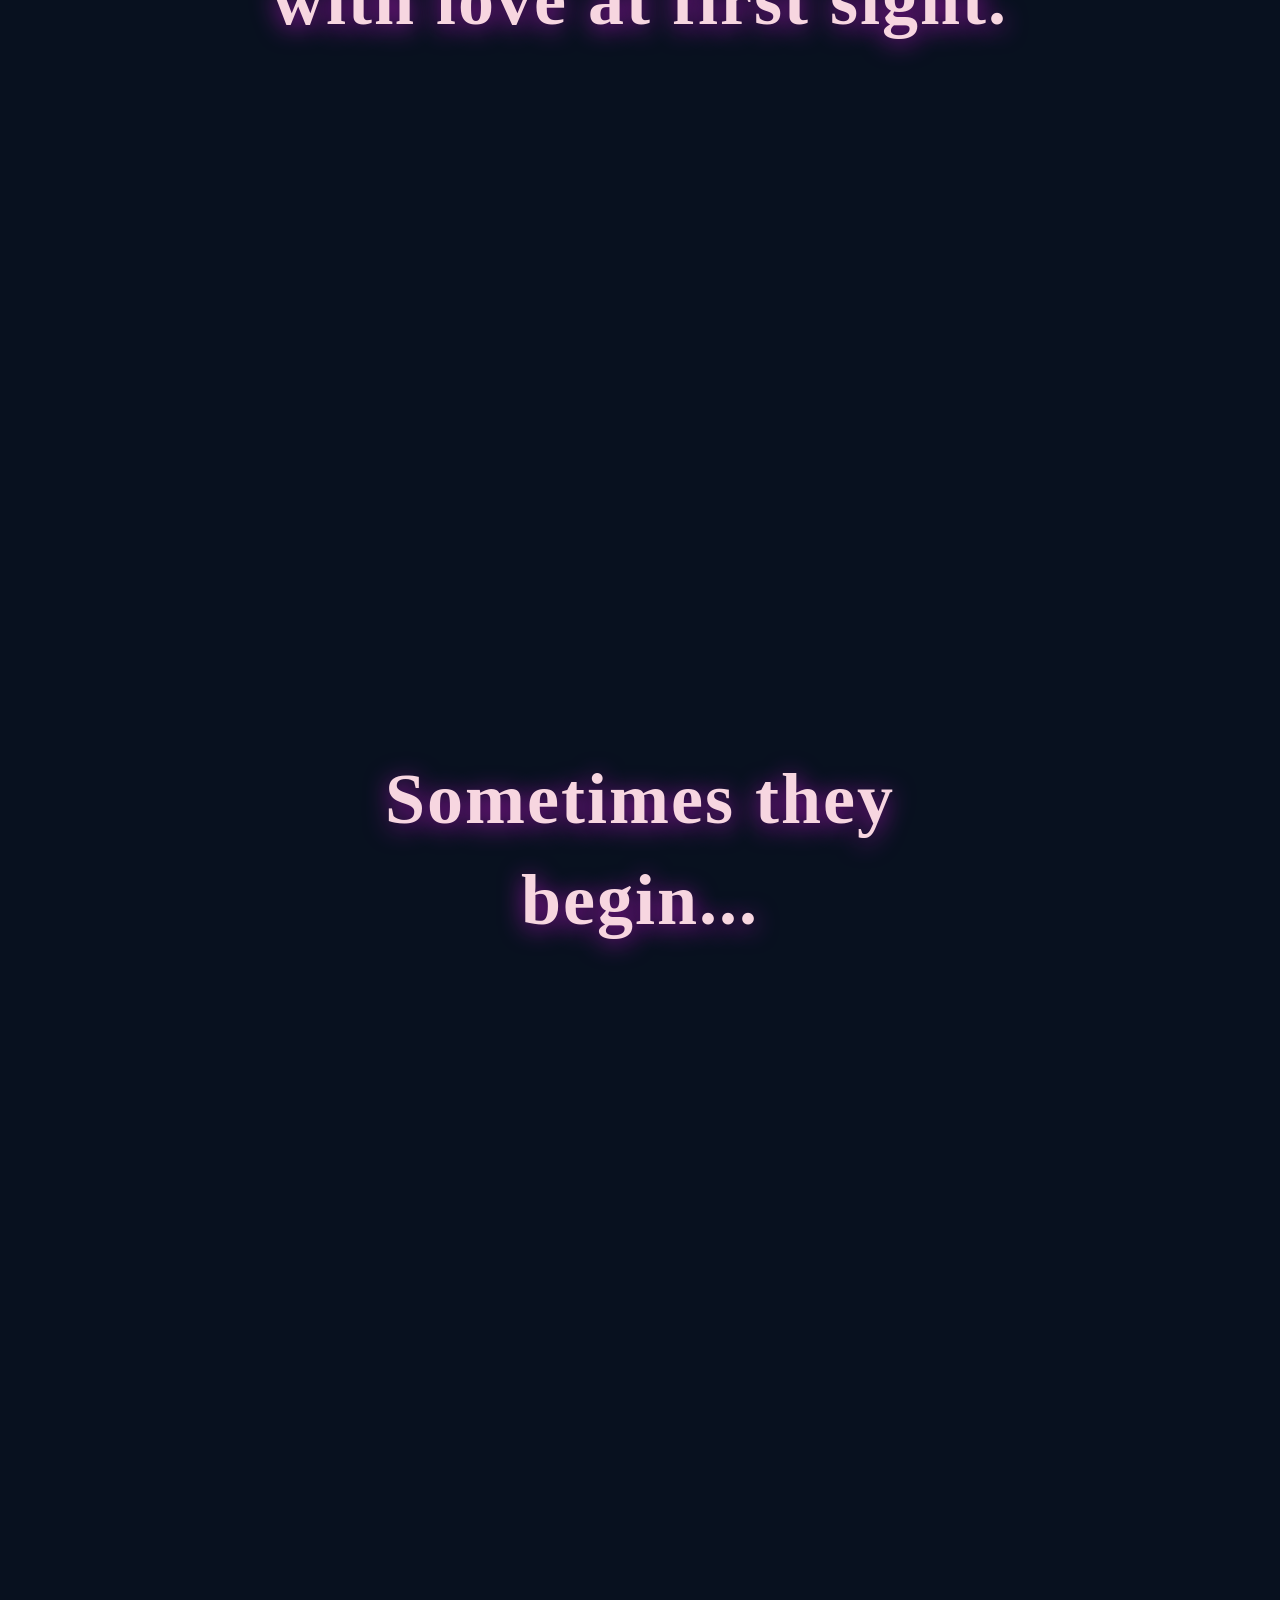
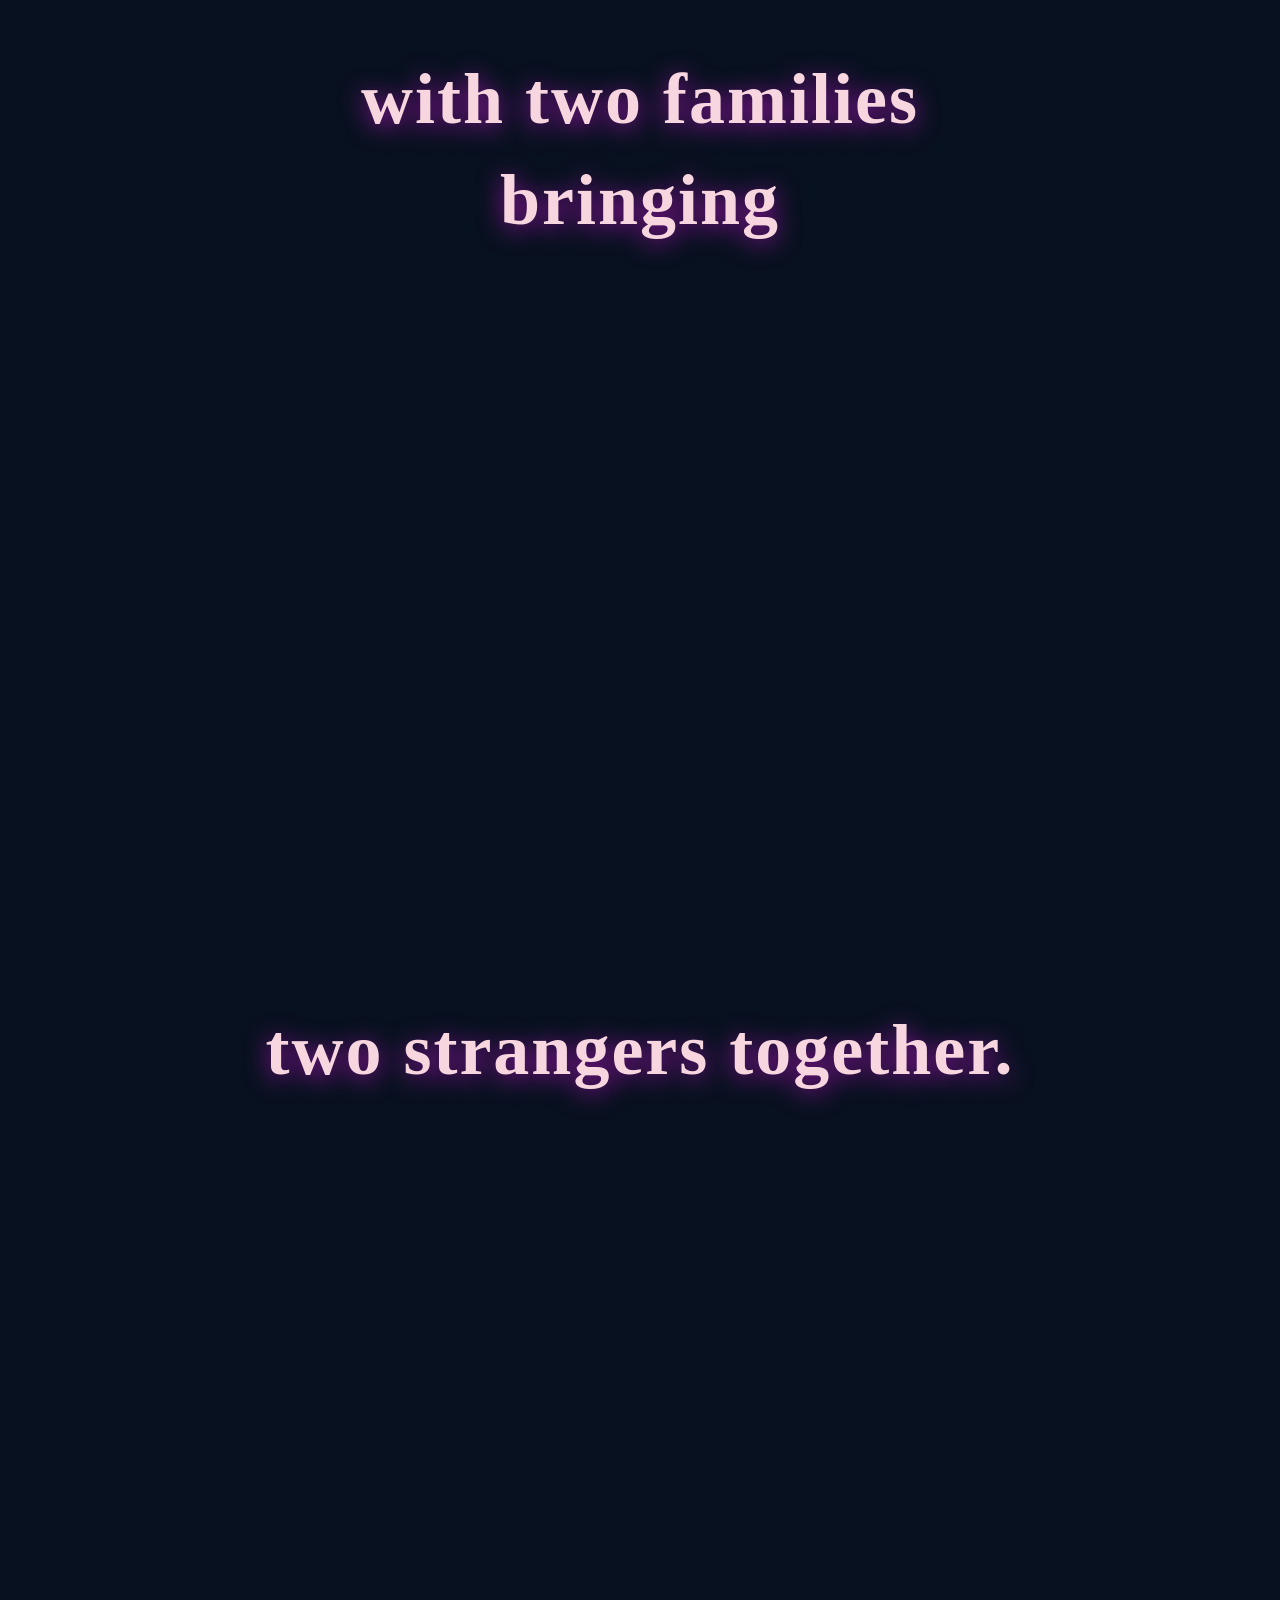
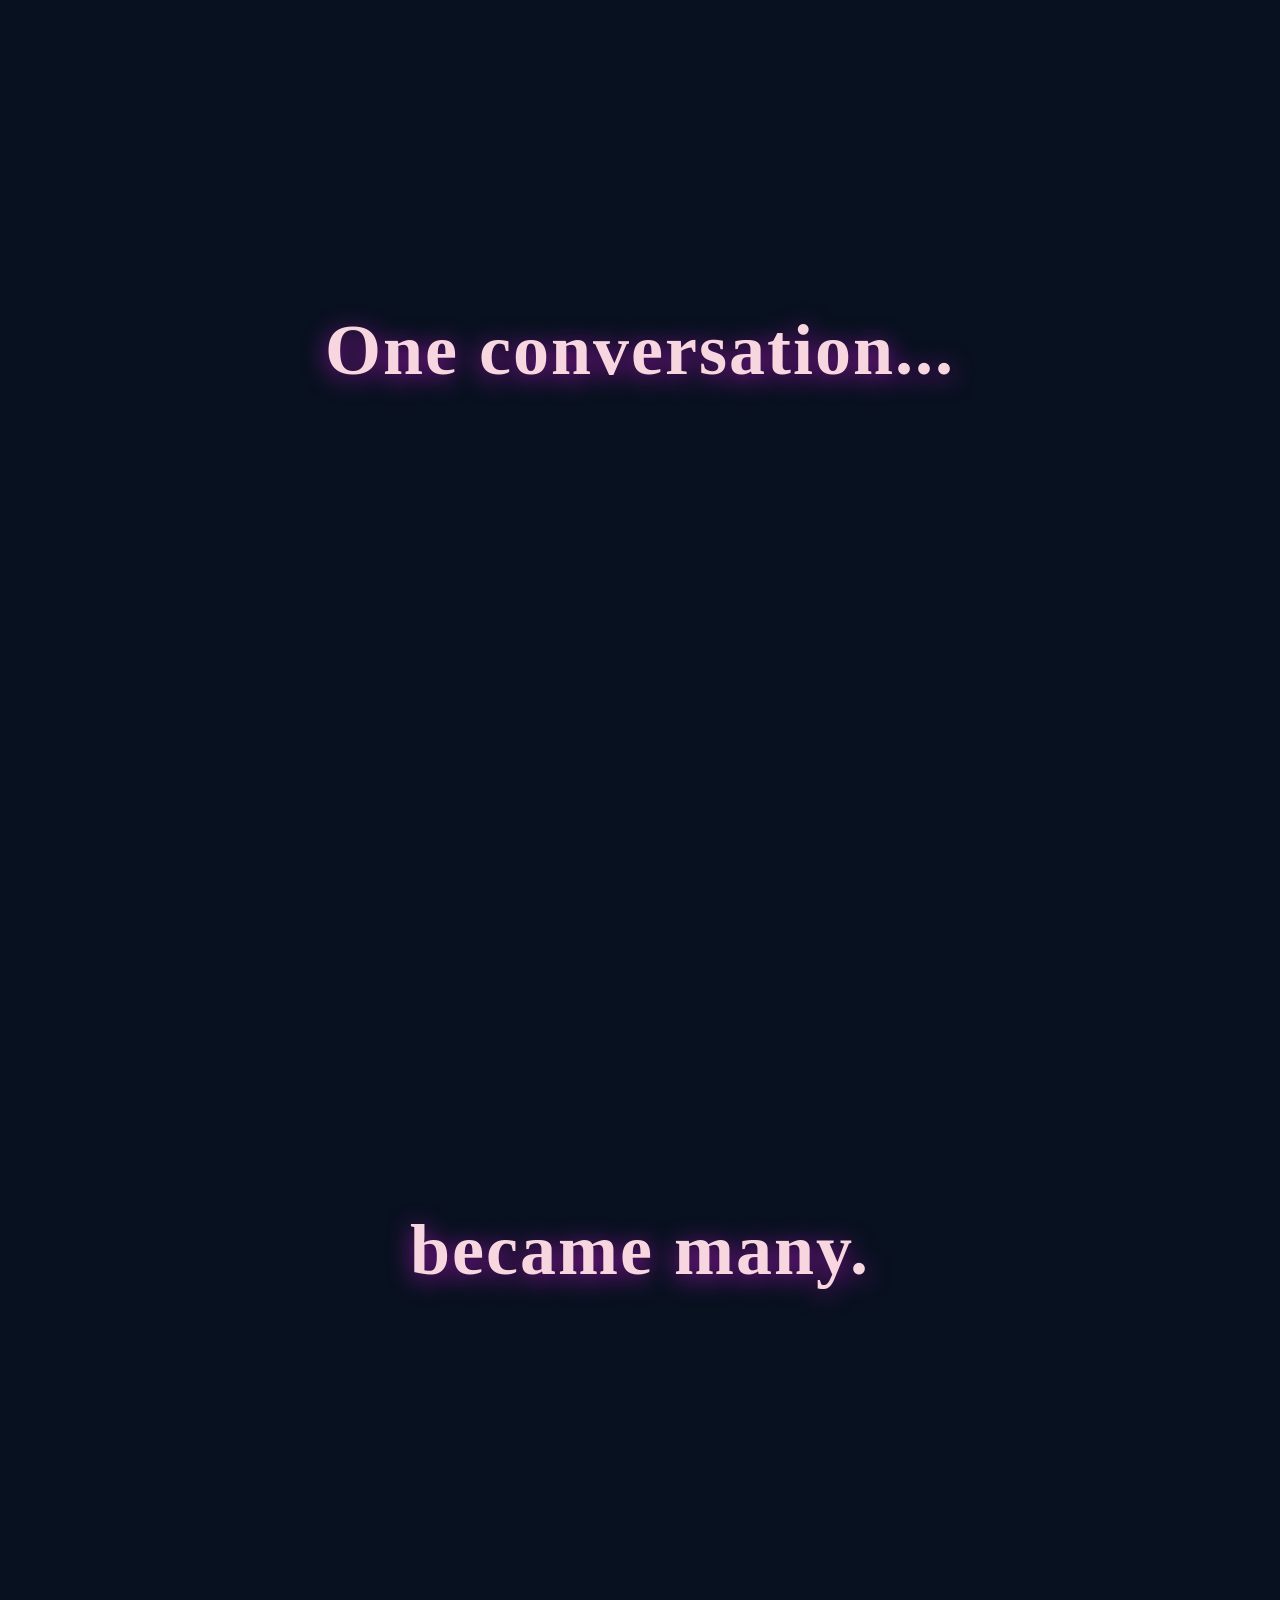
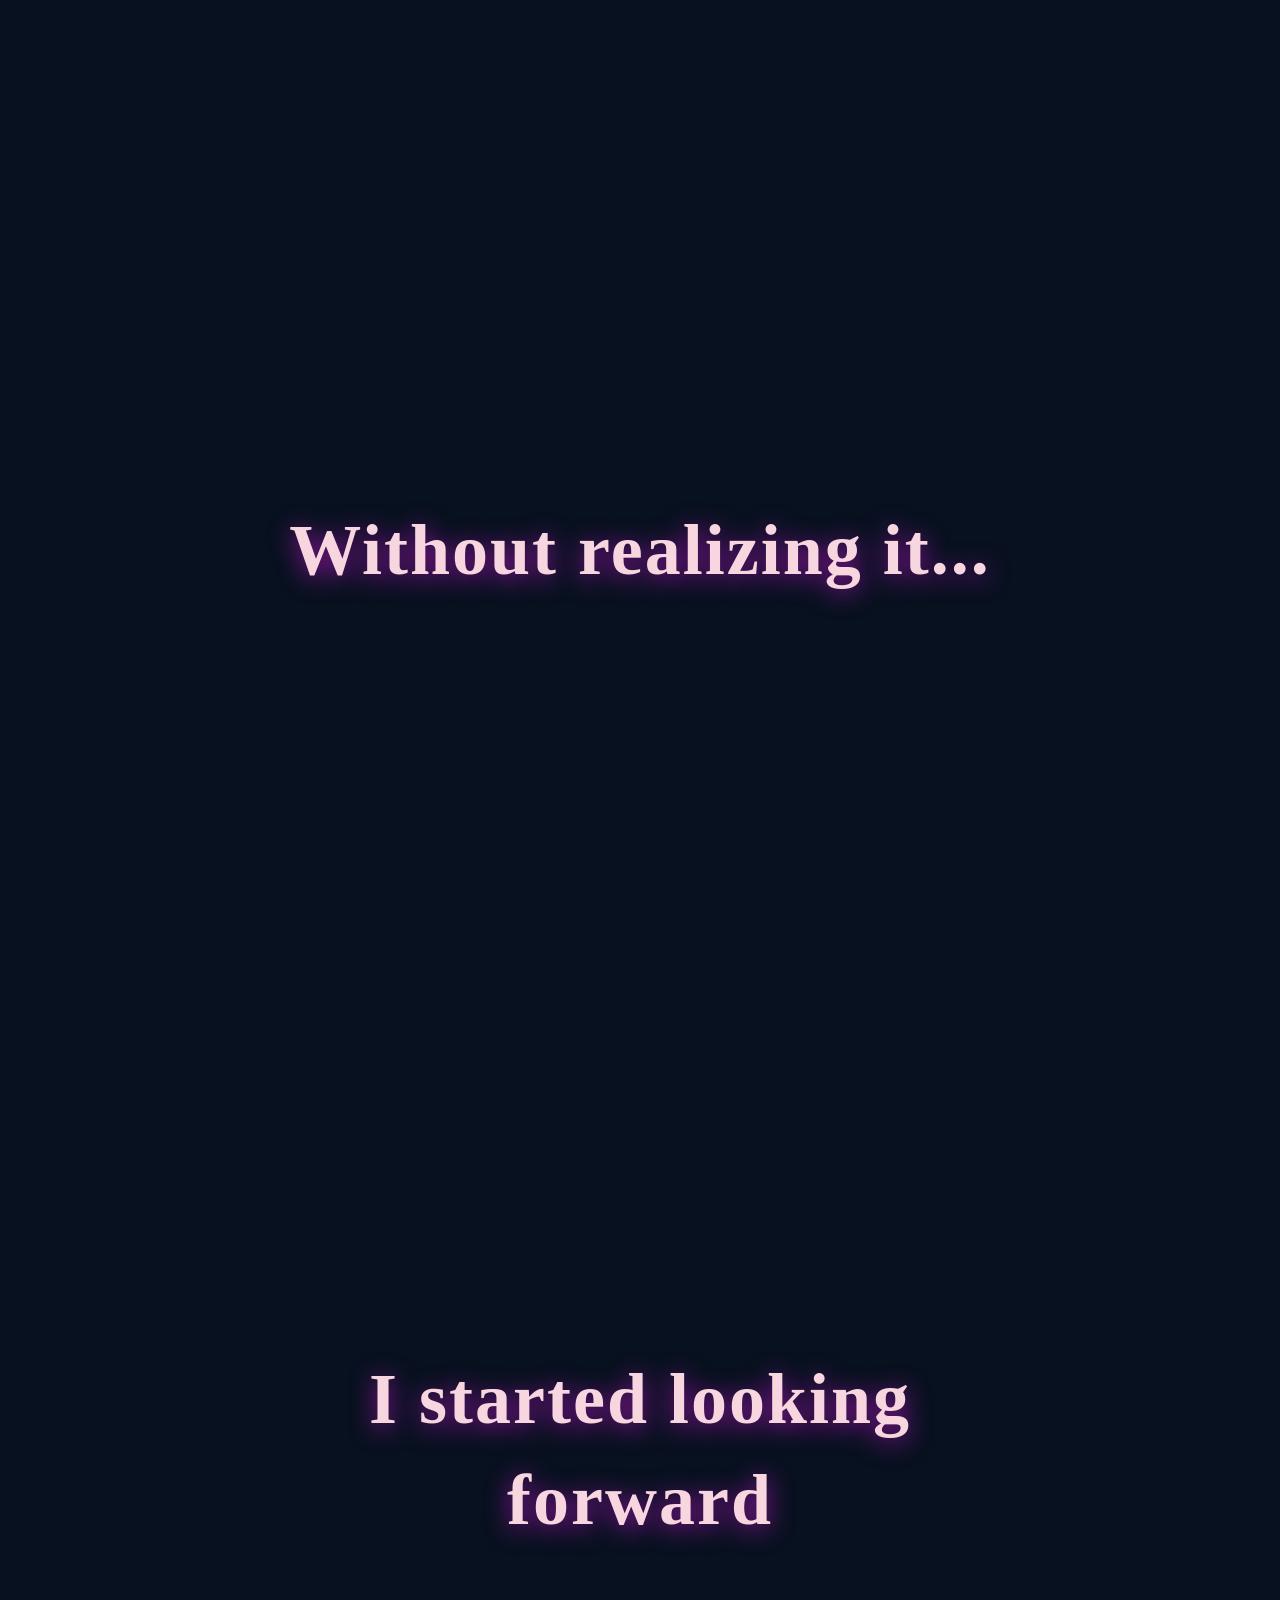
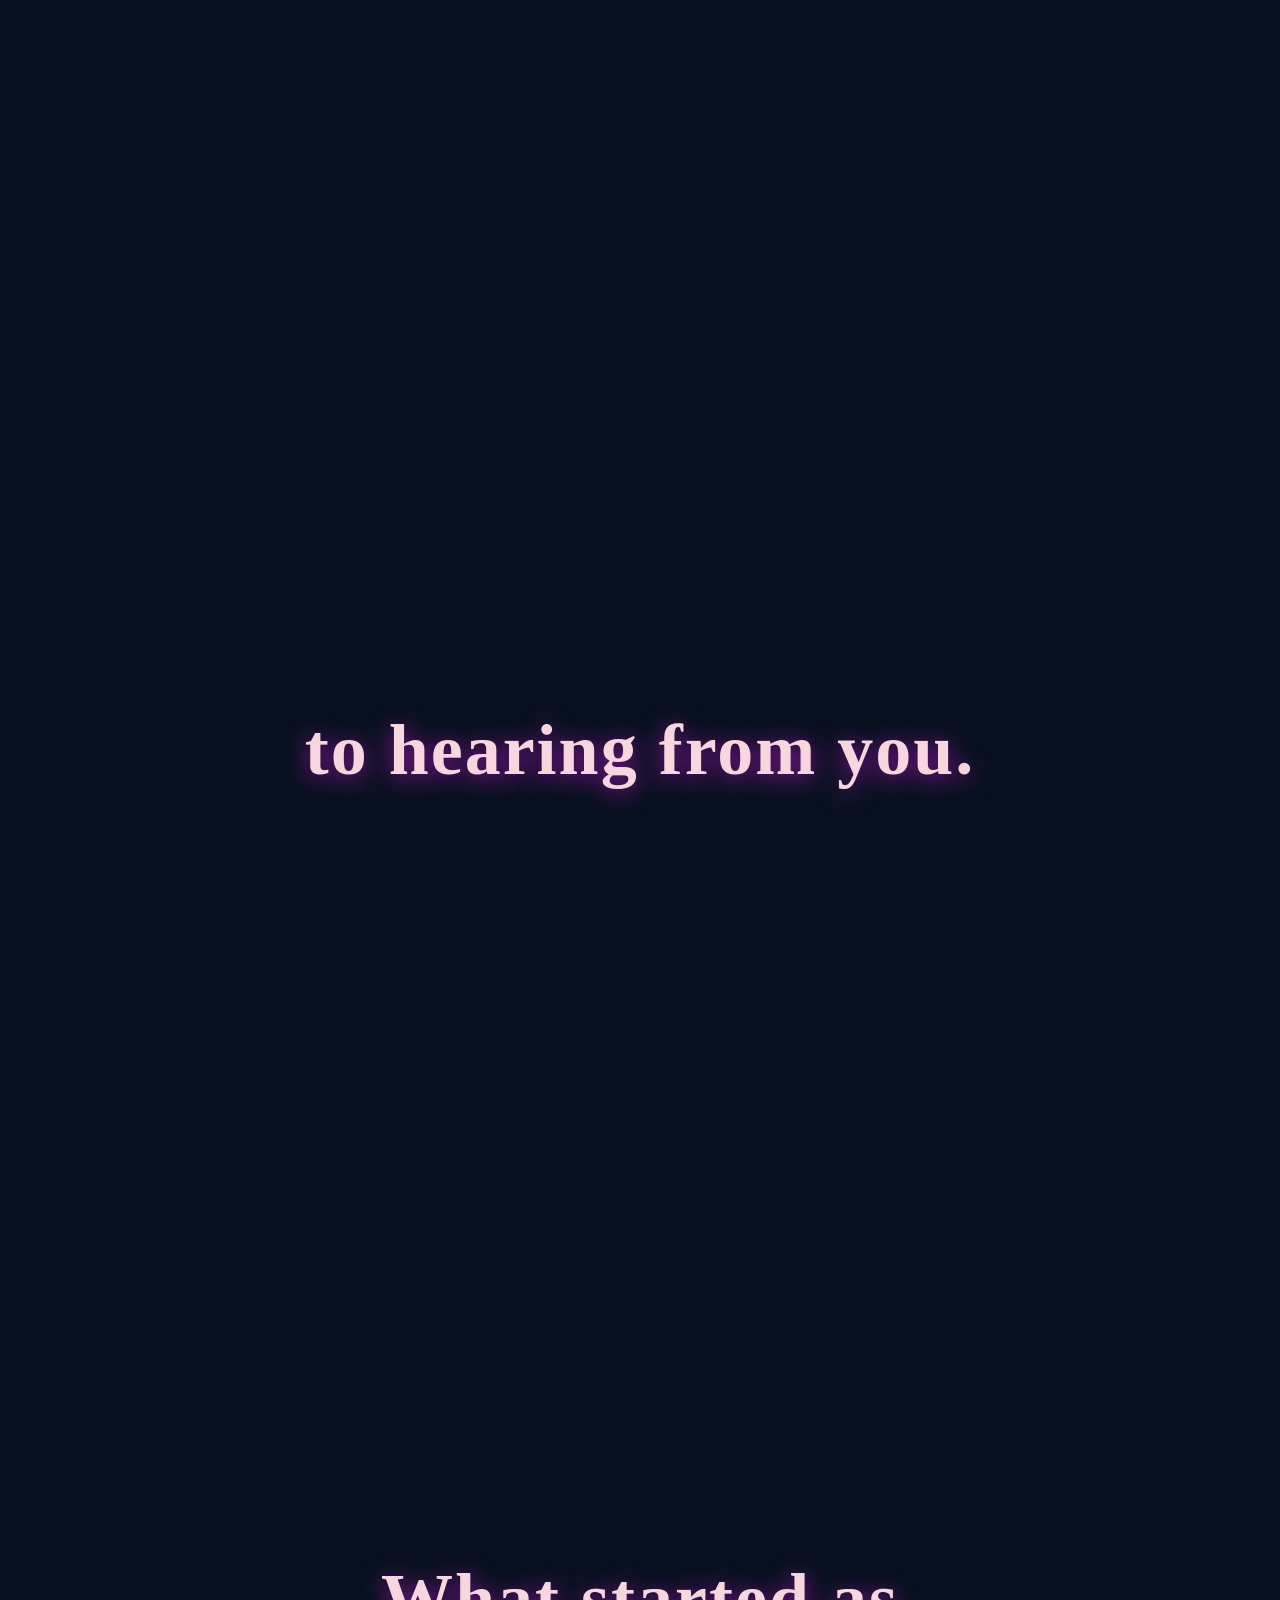
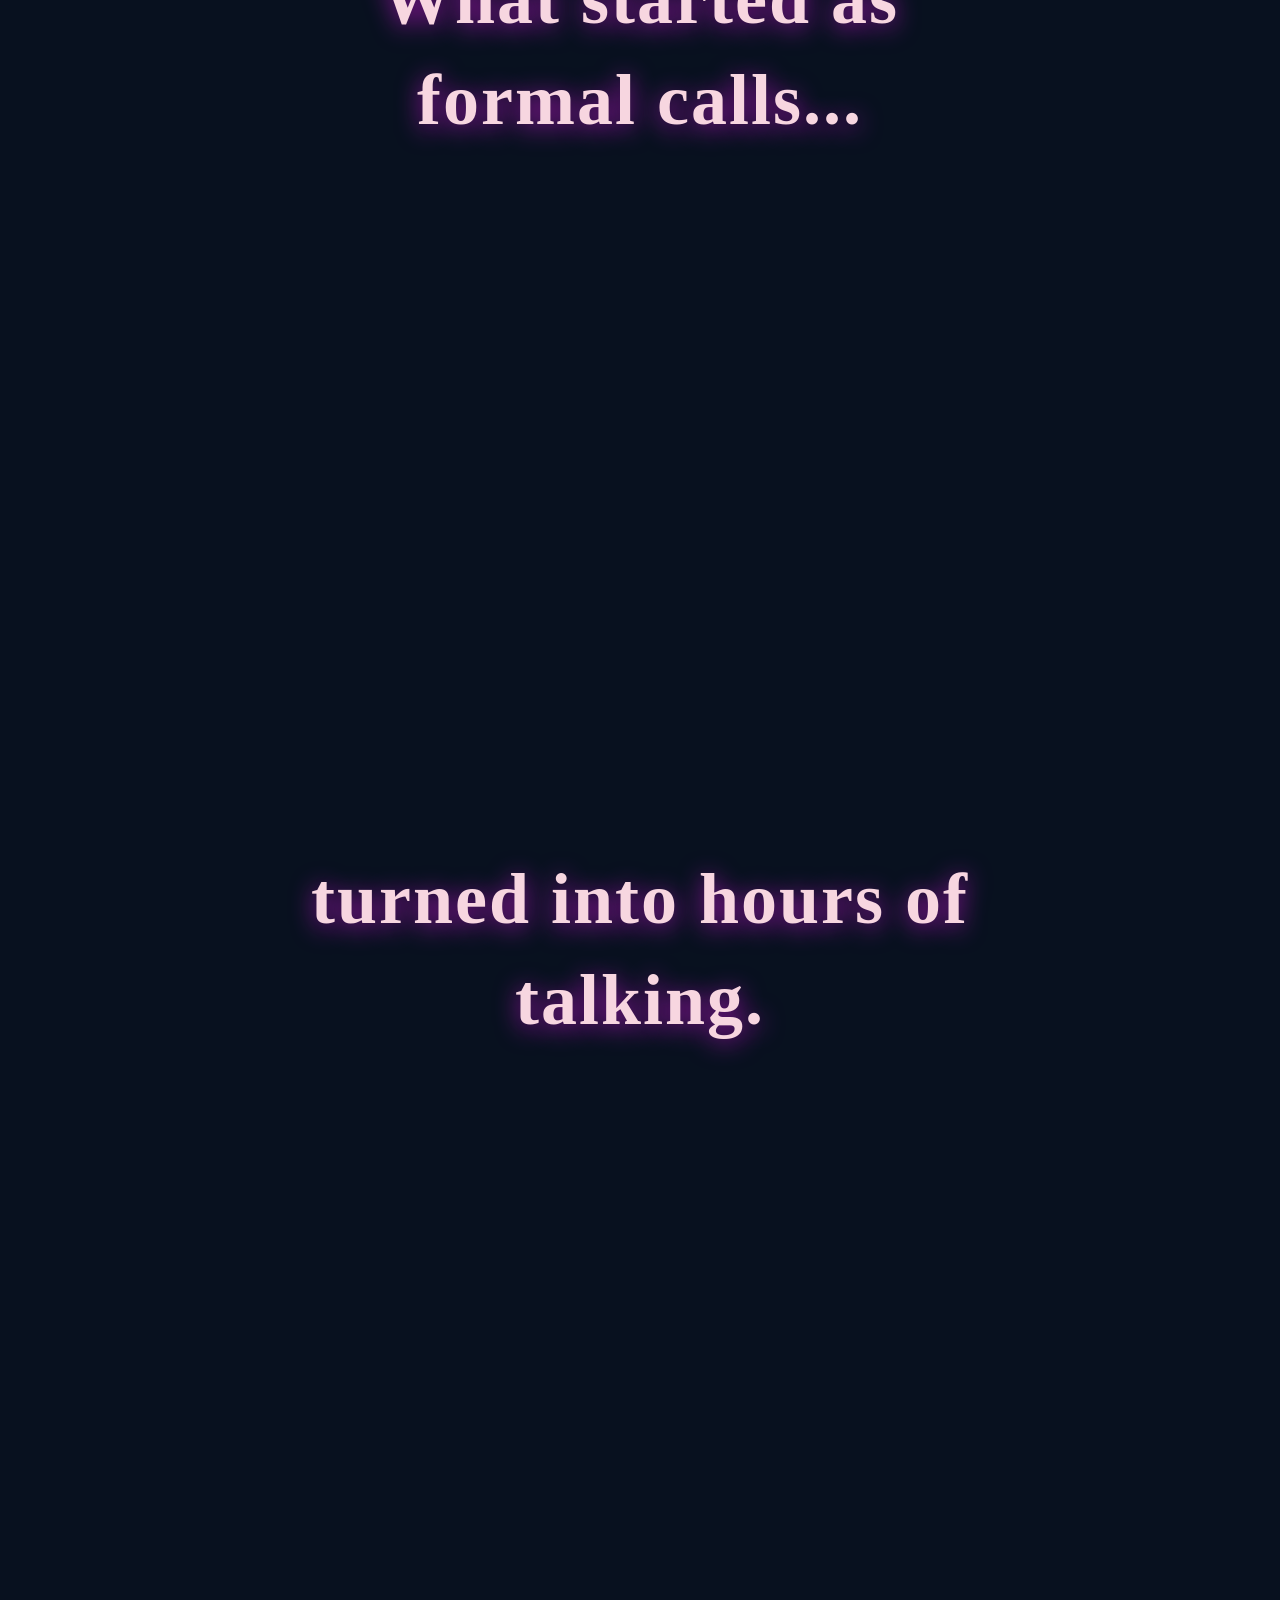
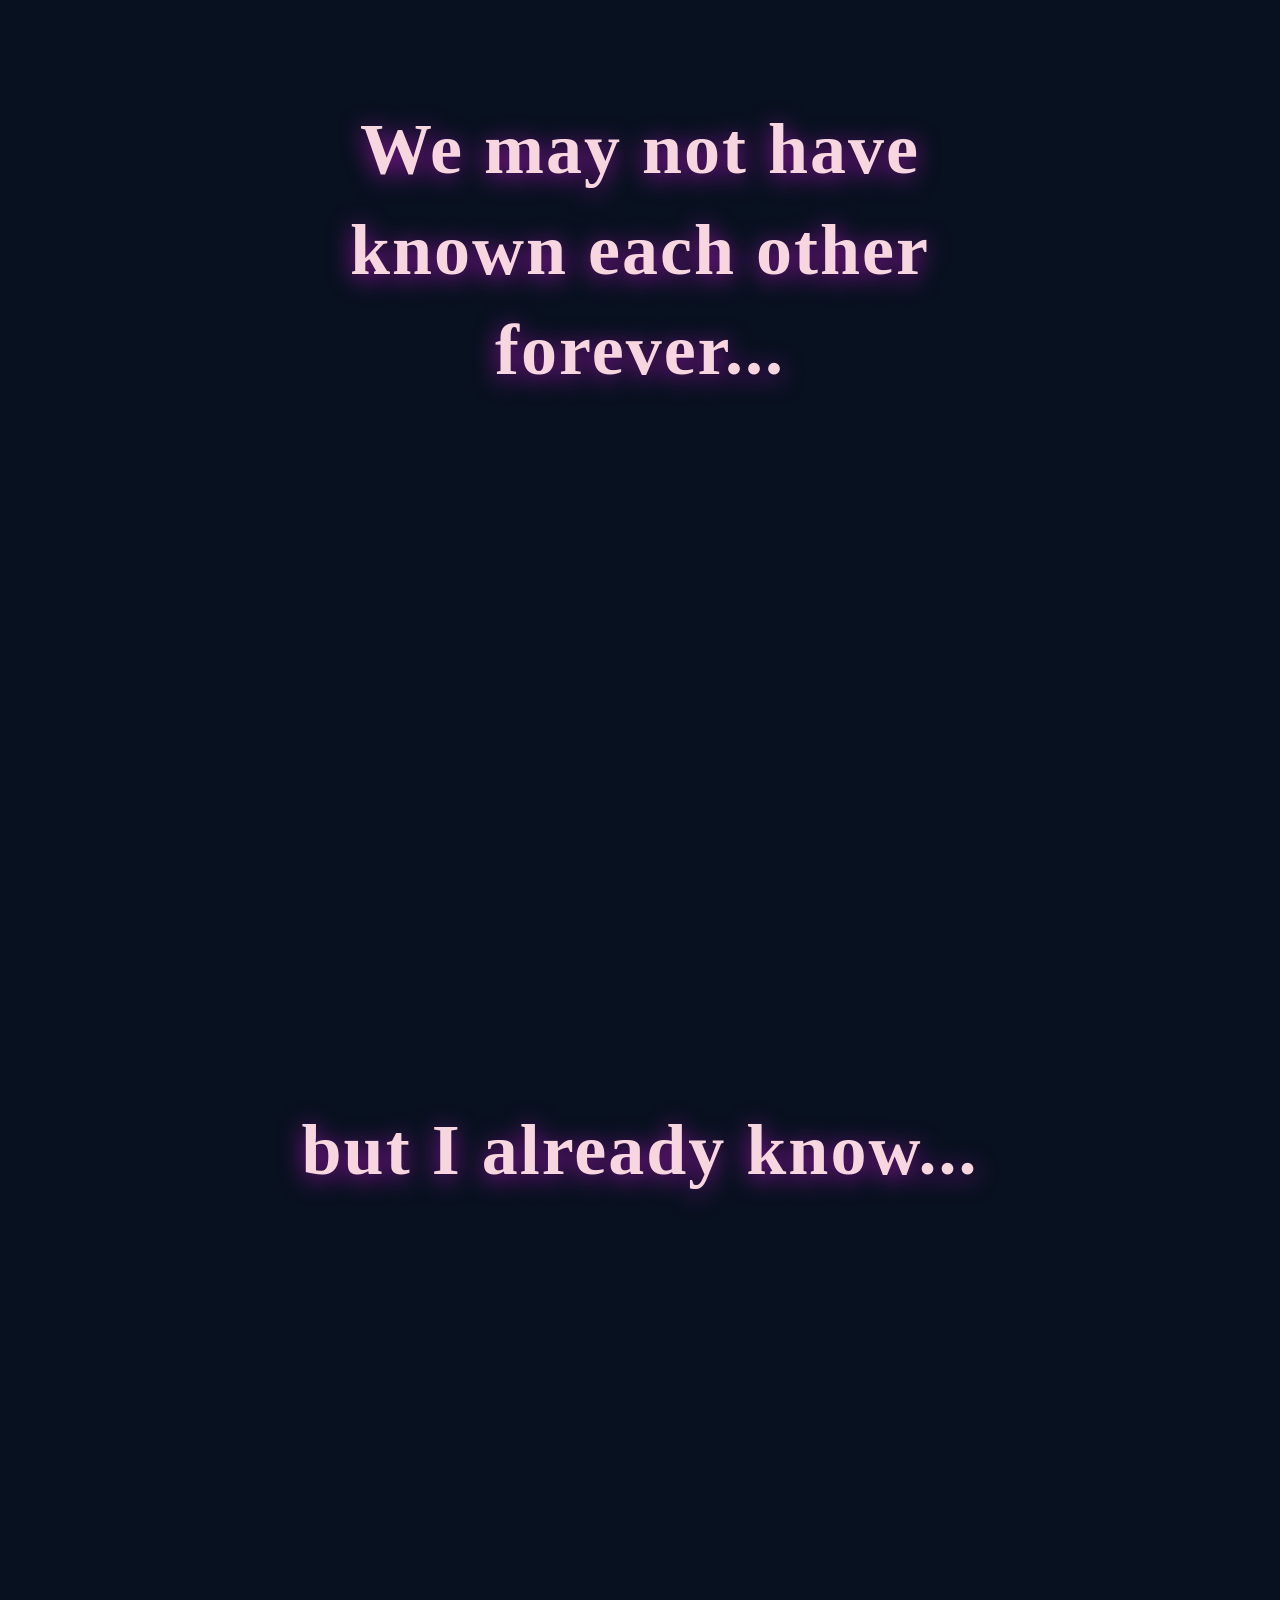
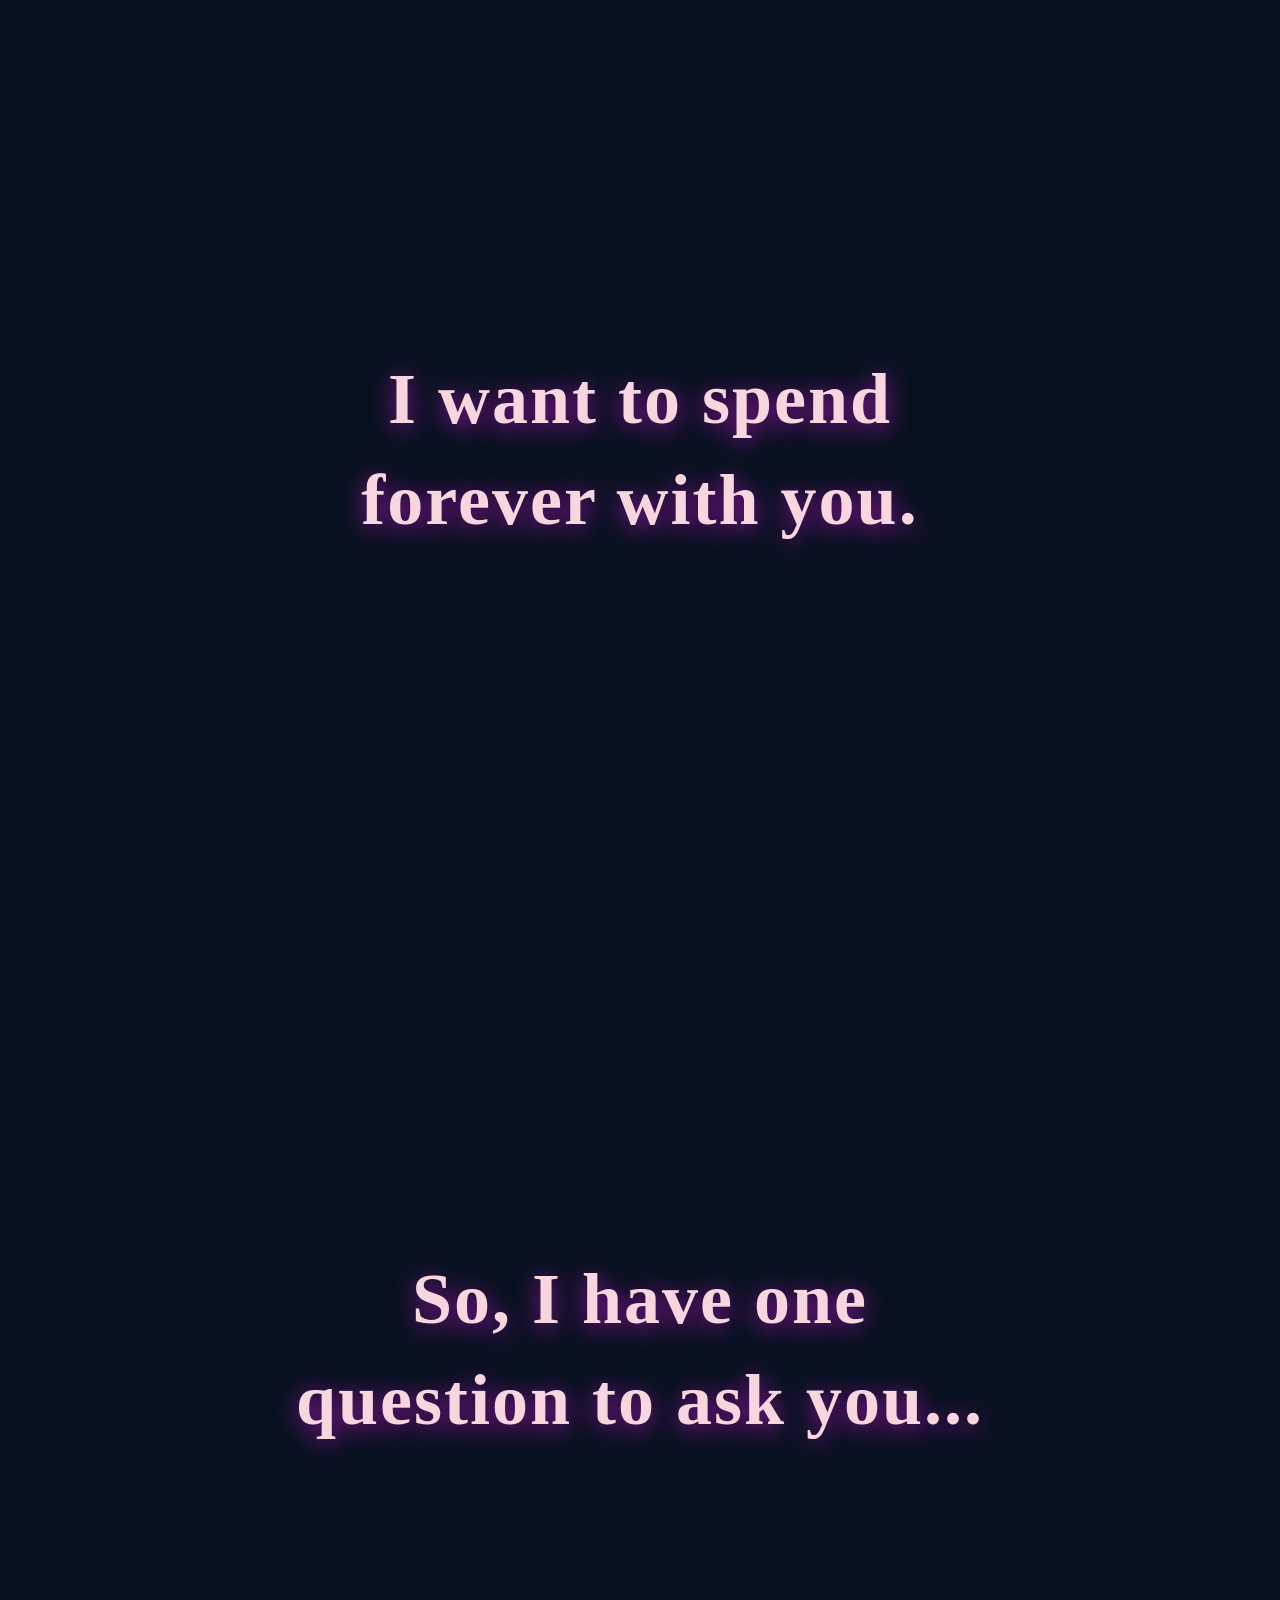
==== commit a1c0f7a8: "Update 3 added new section in html" ====
--- a/index.html
+++ b/index.html
@@ -234,11 +234,20 @@
         </div>
     </section>
 
+        <section class="scene">
+        <div class="scene-content">
+            <p class="scene-text">
+                So, I have one question to ask you...
+            </p>
+        </div>
+    </section>
+
+
     <section class="scene">
         <div class="scene-content final-proposal">
             <h1>Isha,</h1>
             <p class="scene-text proposal-text">
-                Will you marry me?
+                Will you marry me 💍
             </p>
             <div class="action-container">
                 <button id="yesButton">Yes, I will ❤️</button>
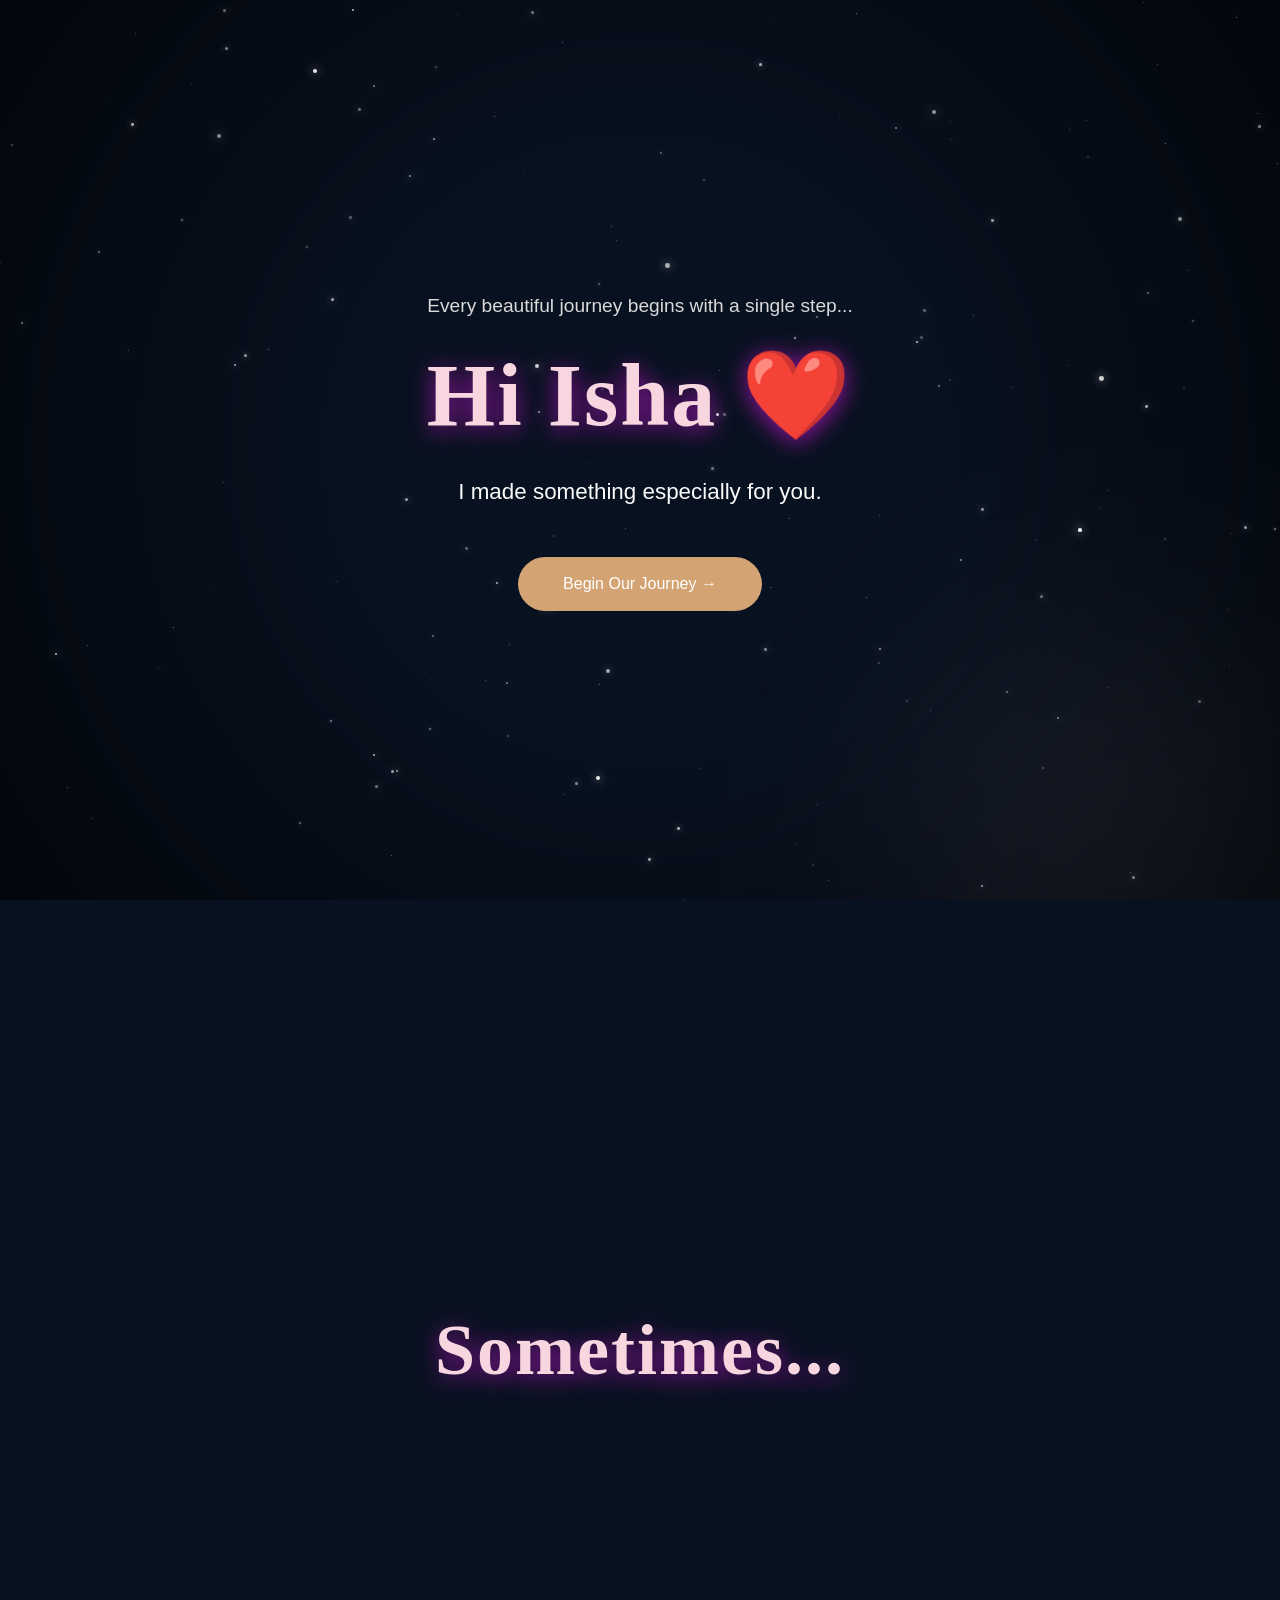
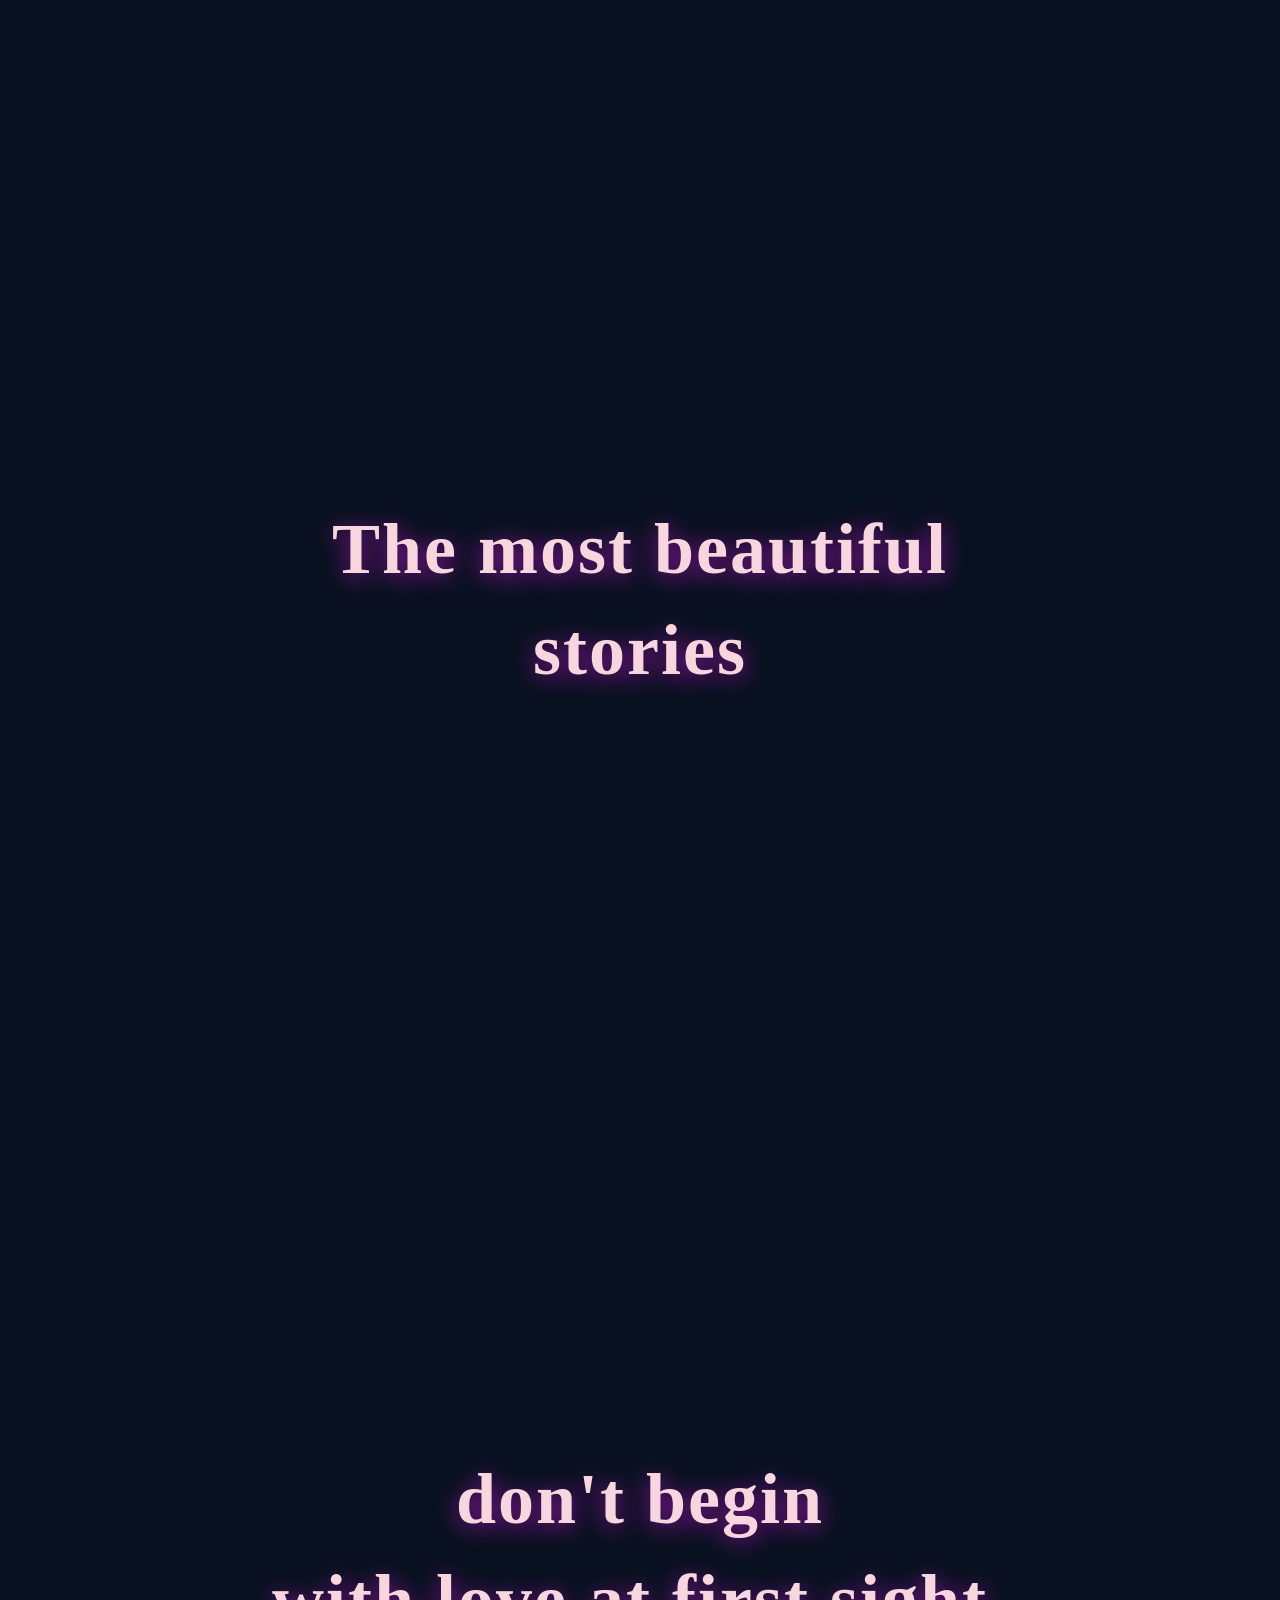
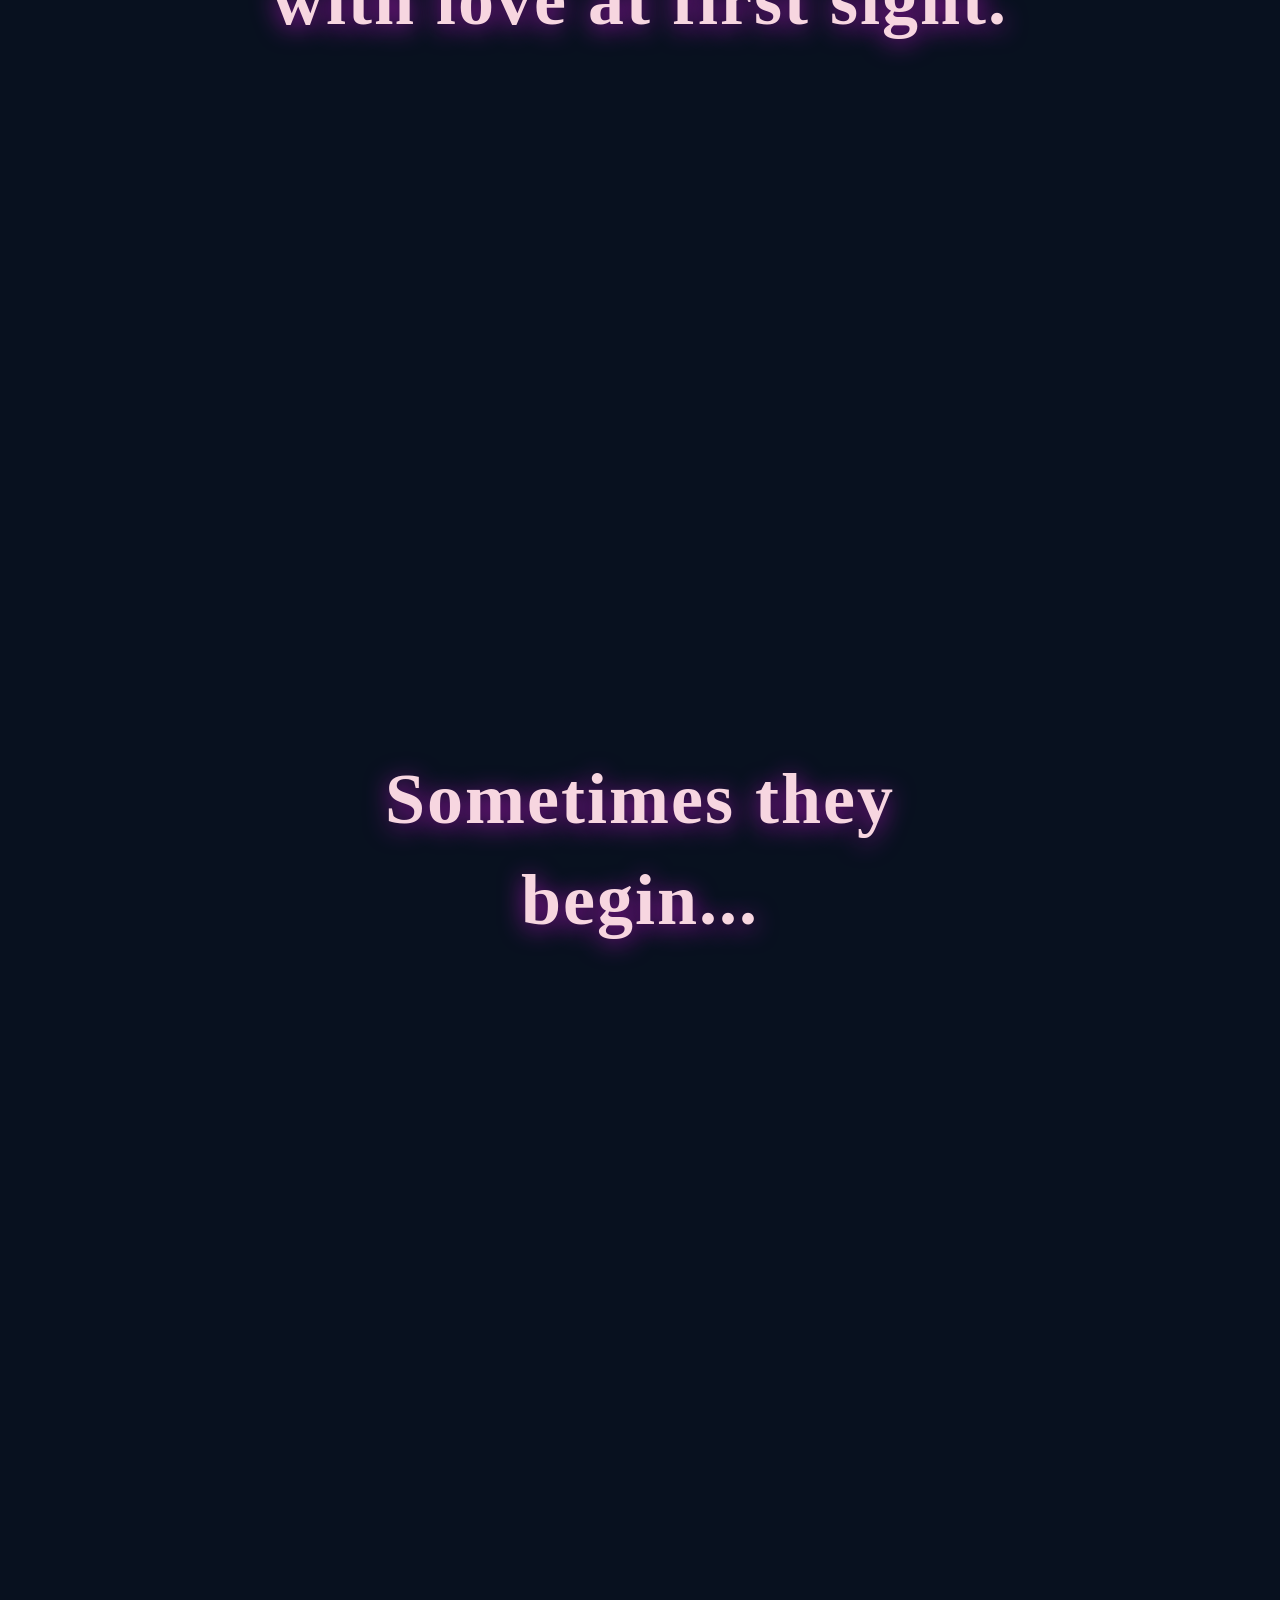
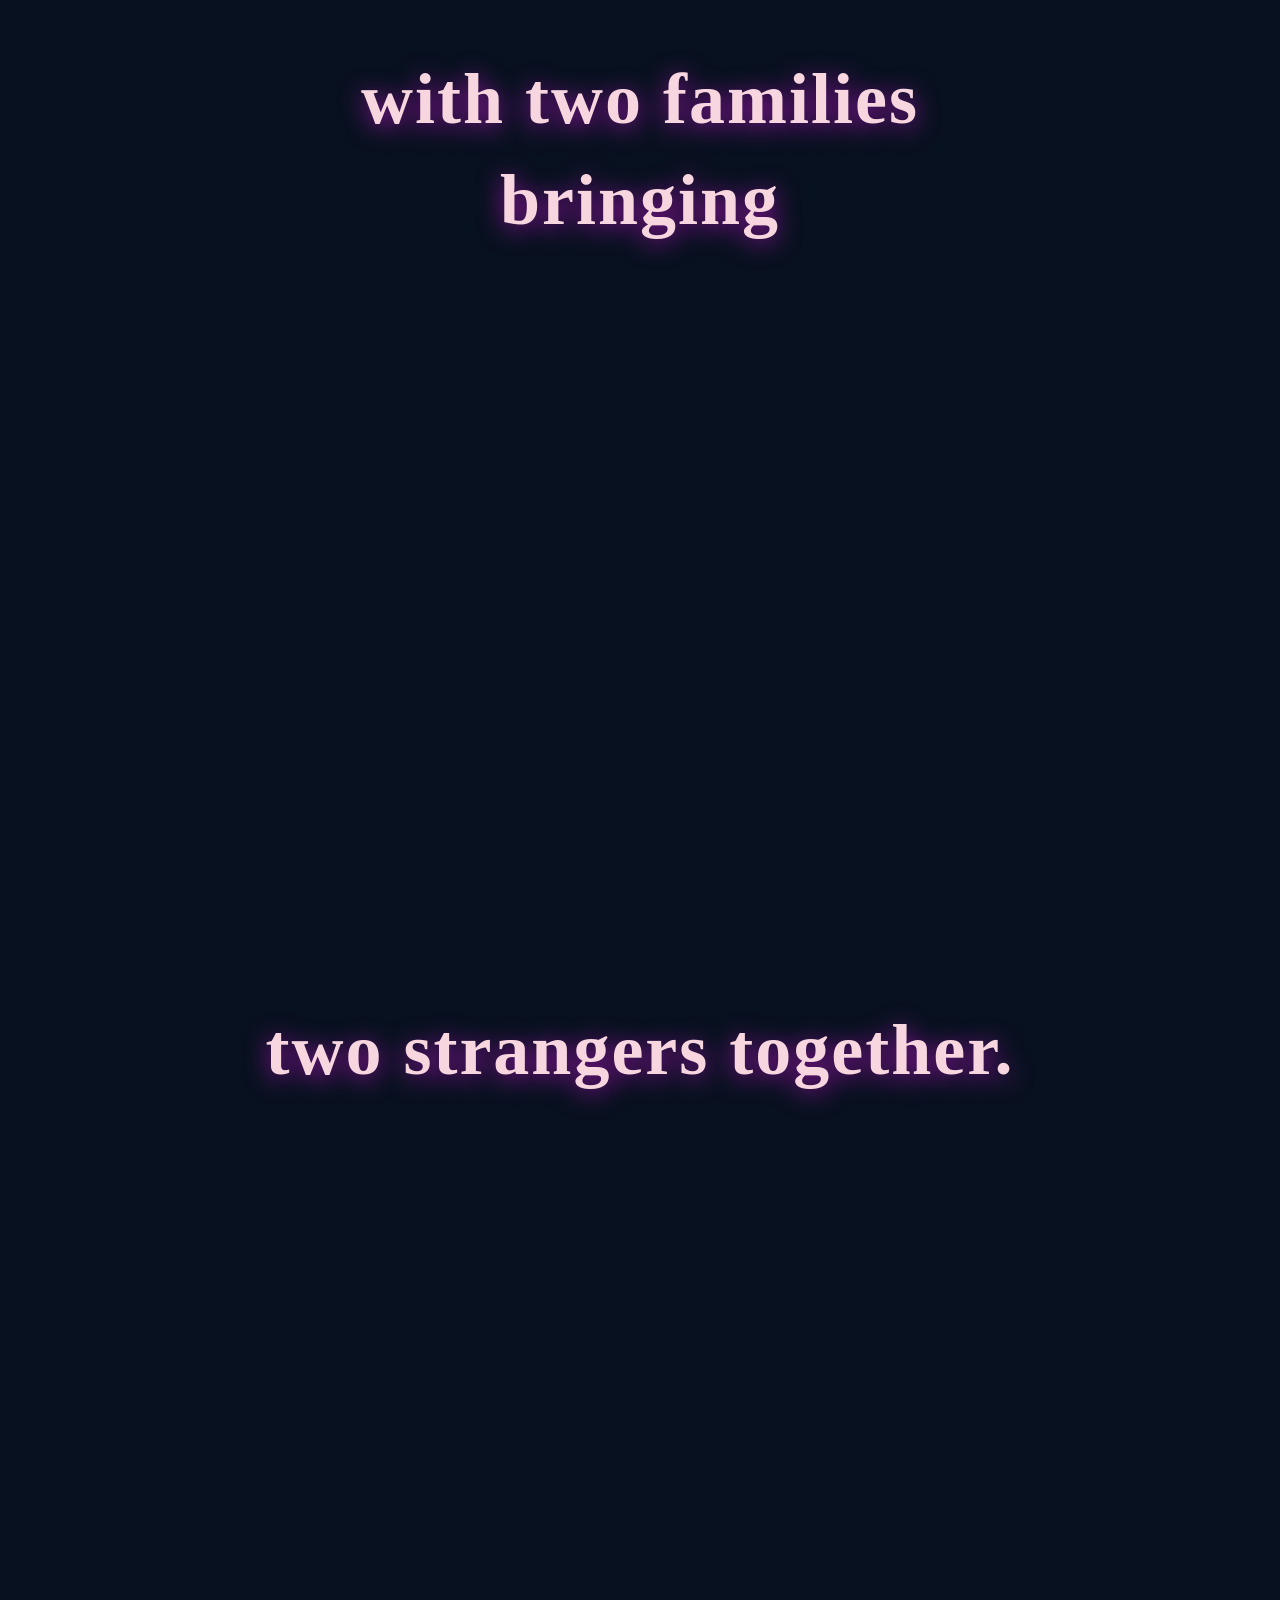
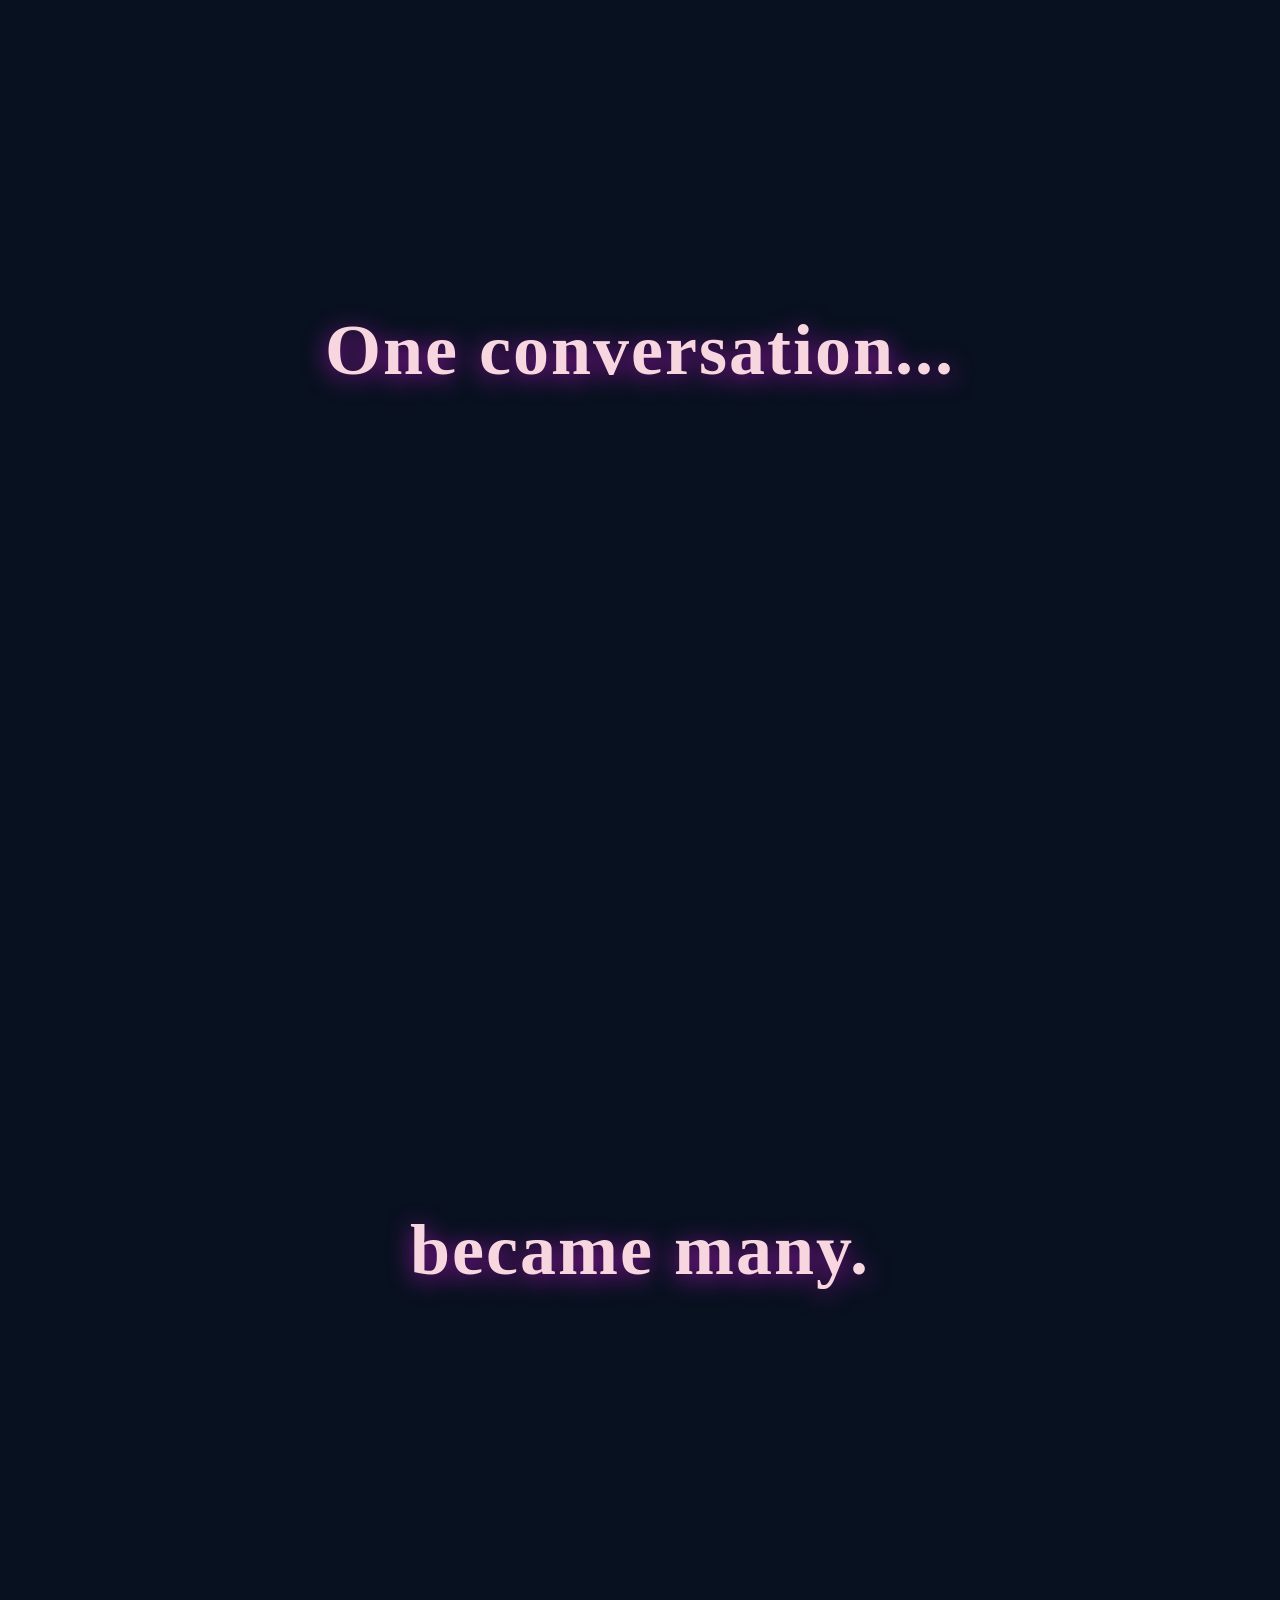
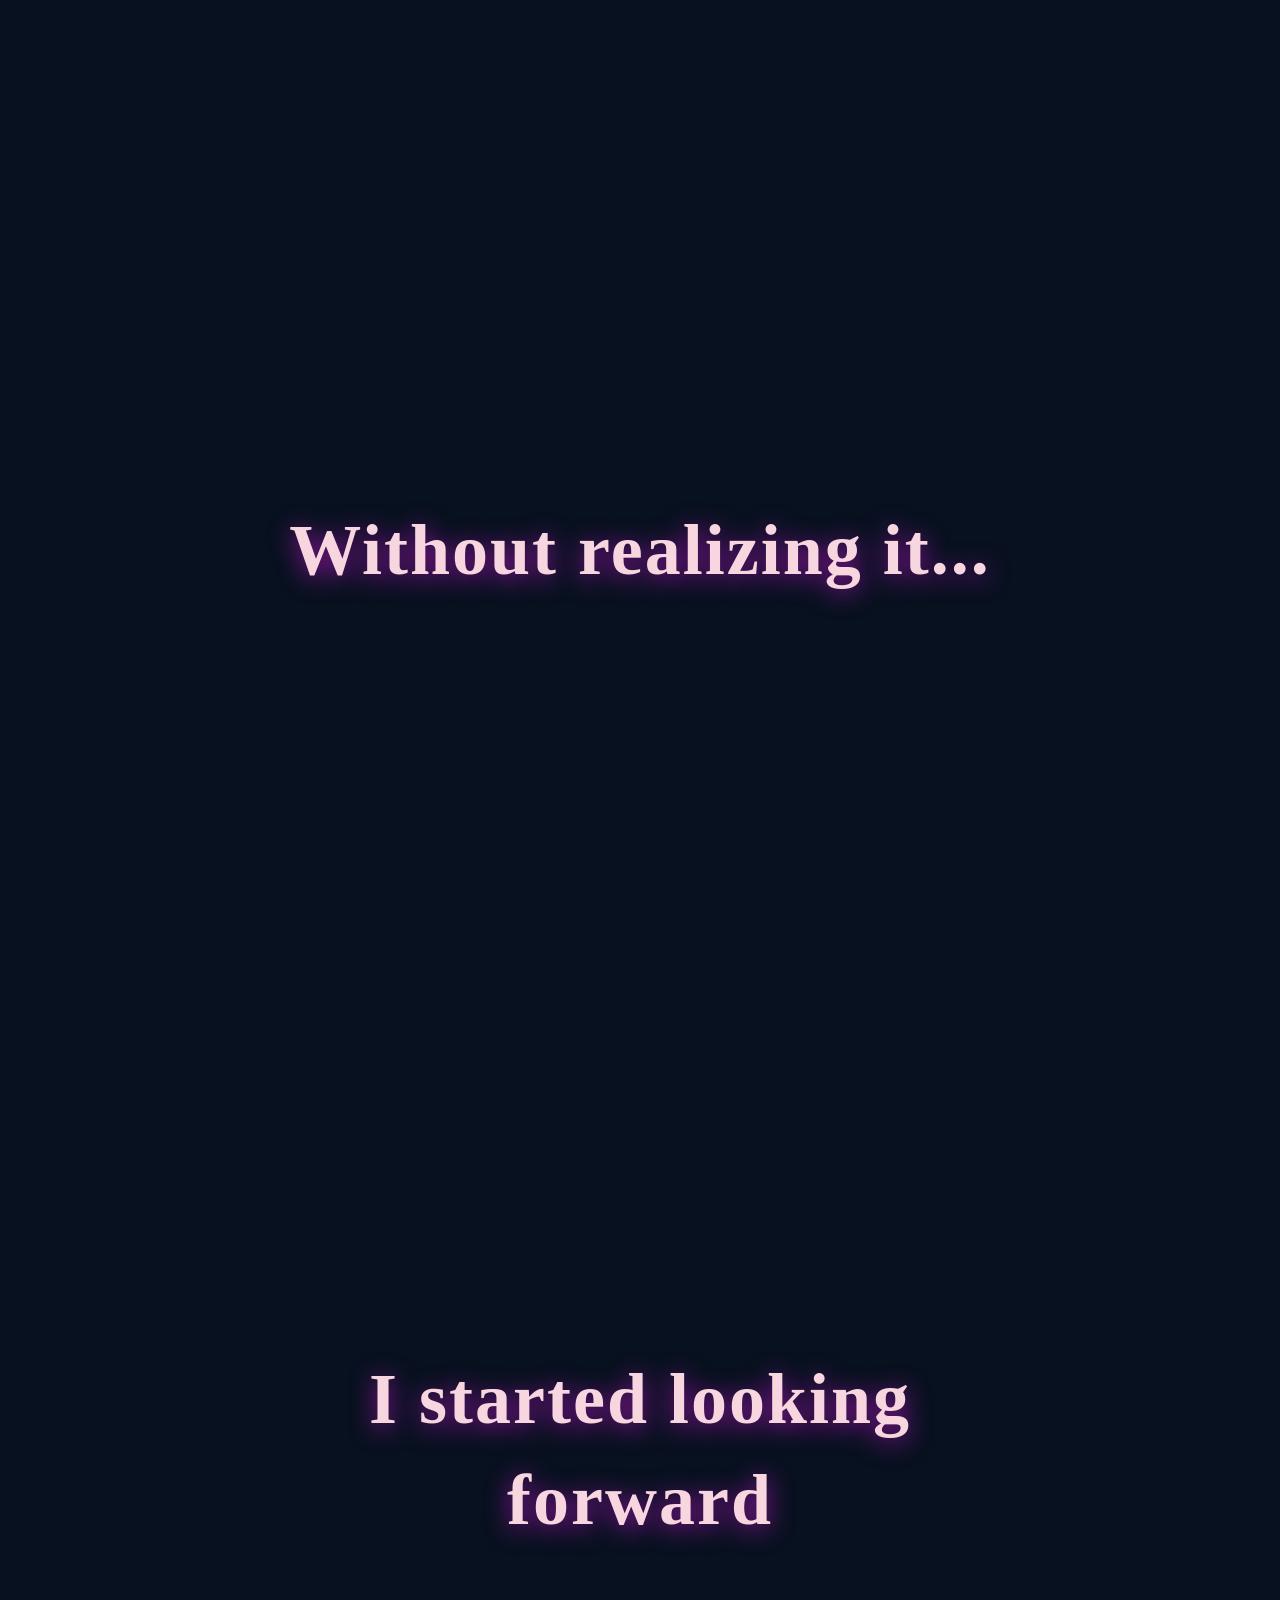
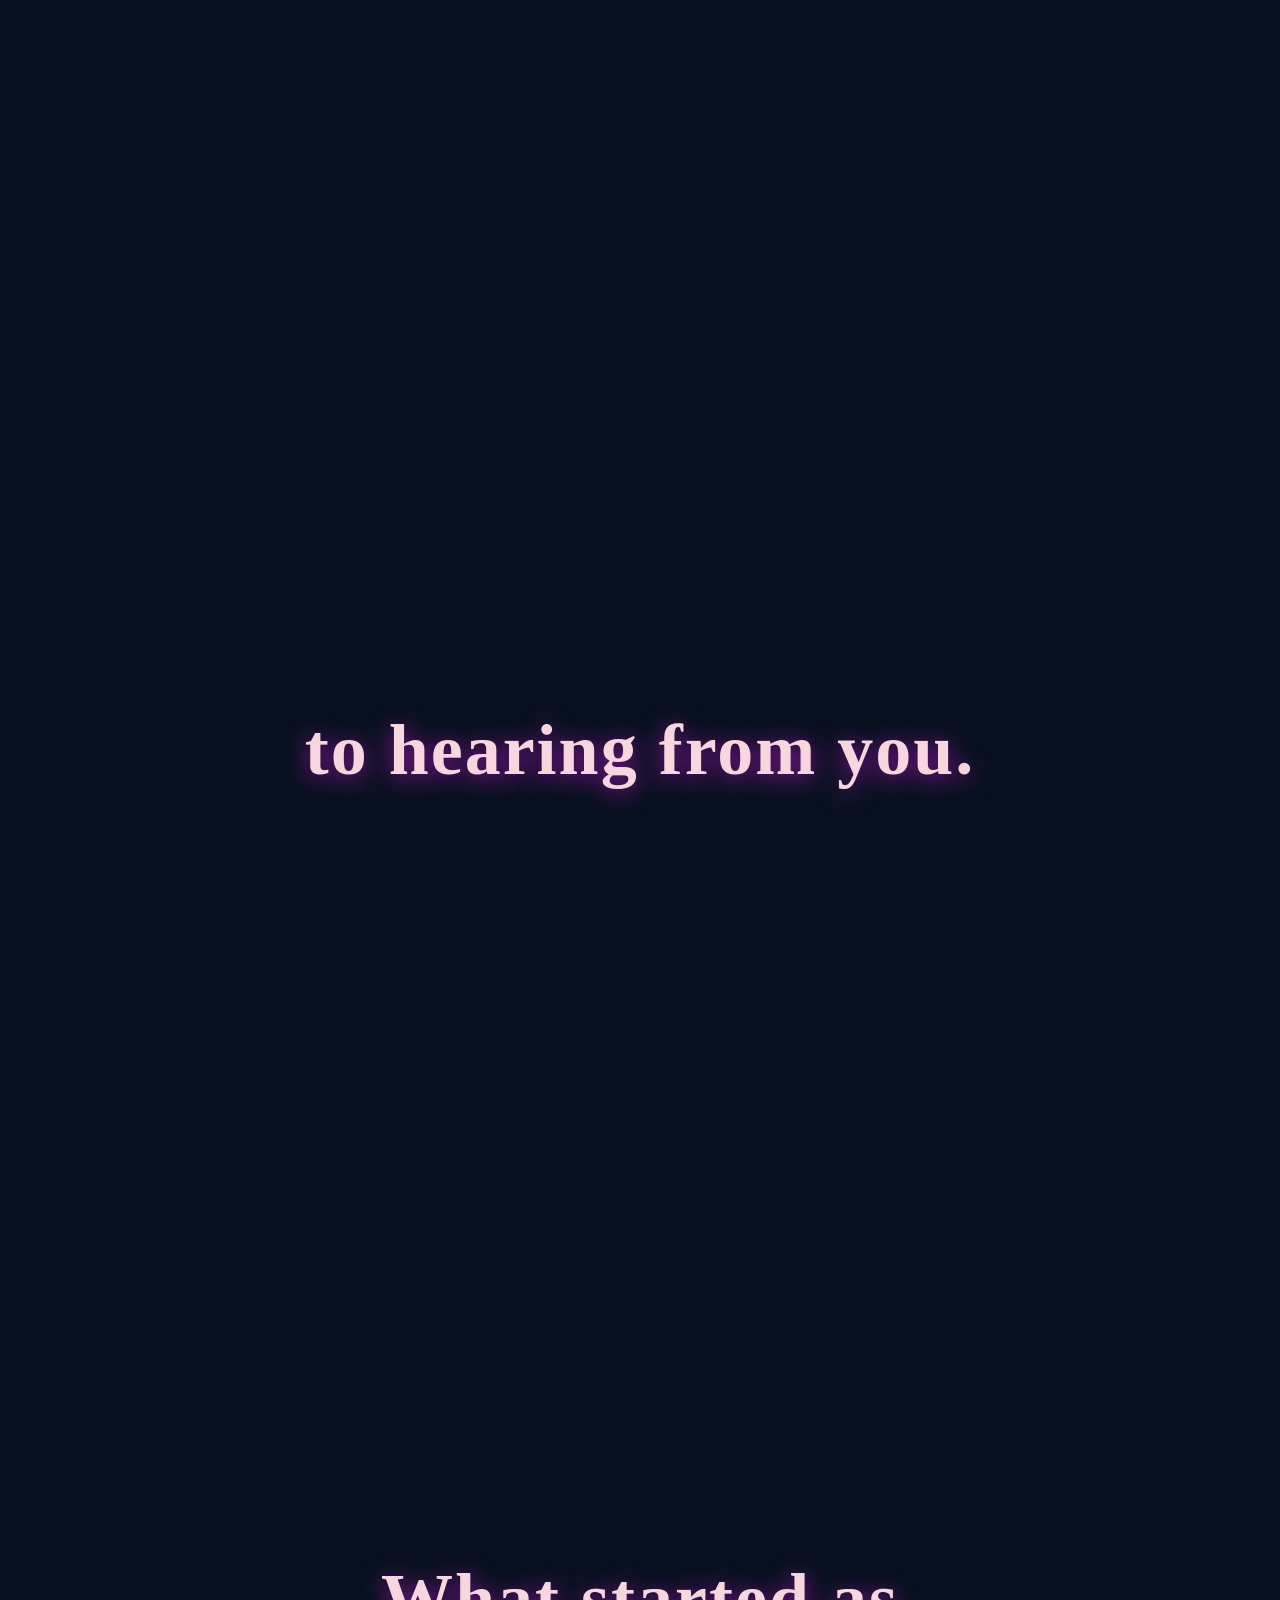
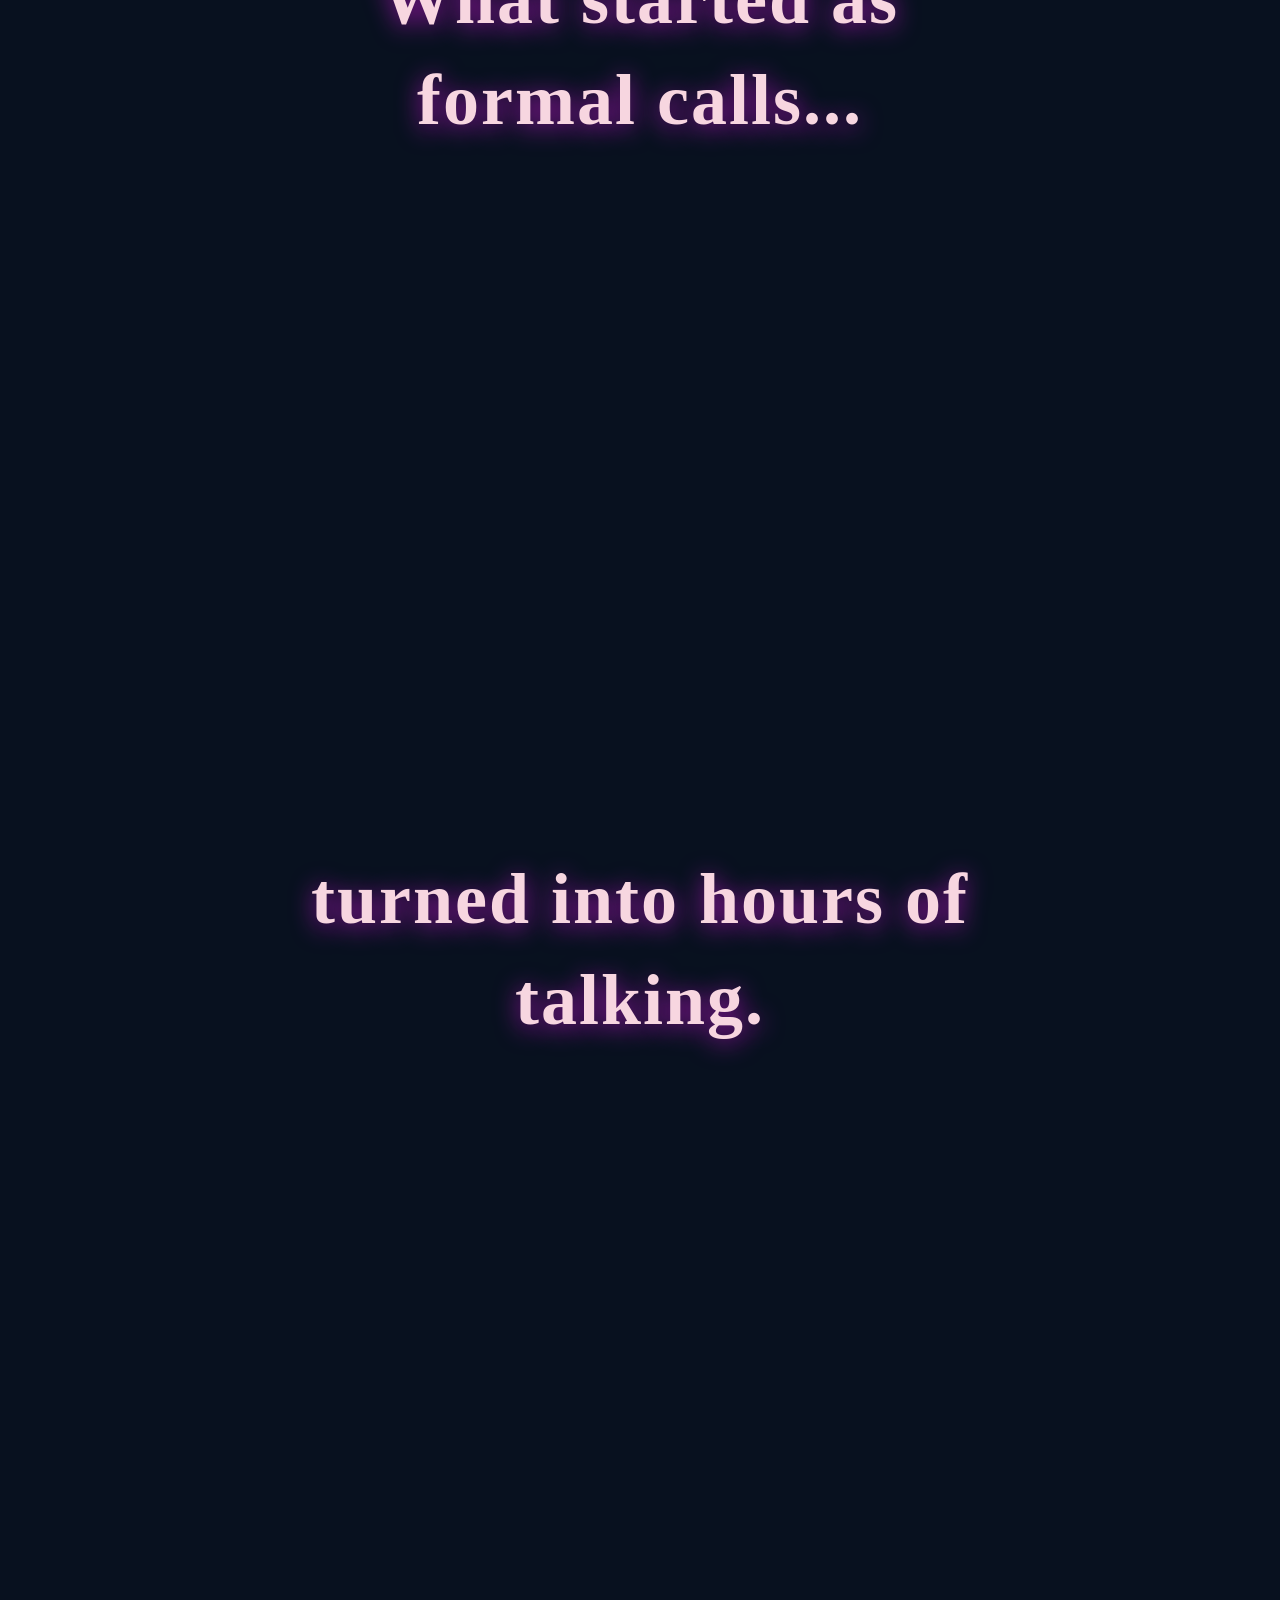
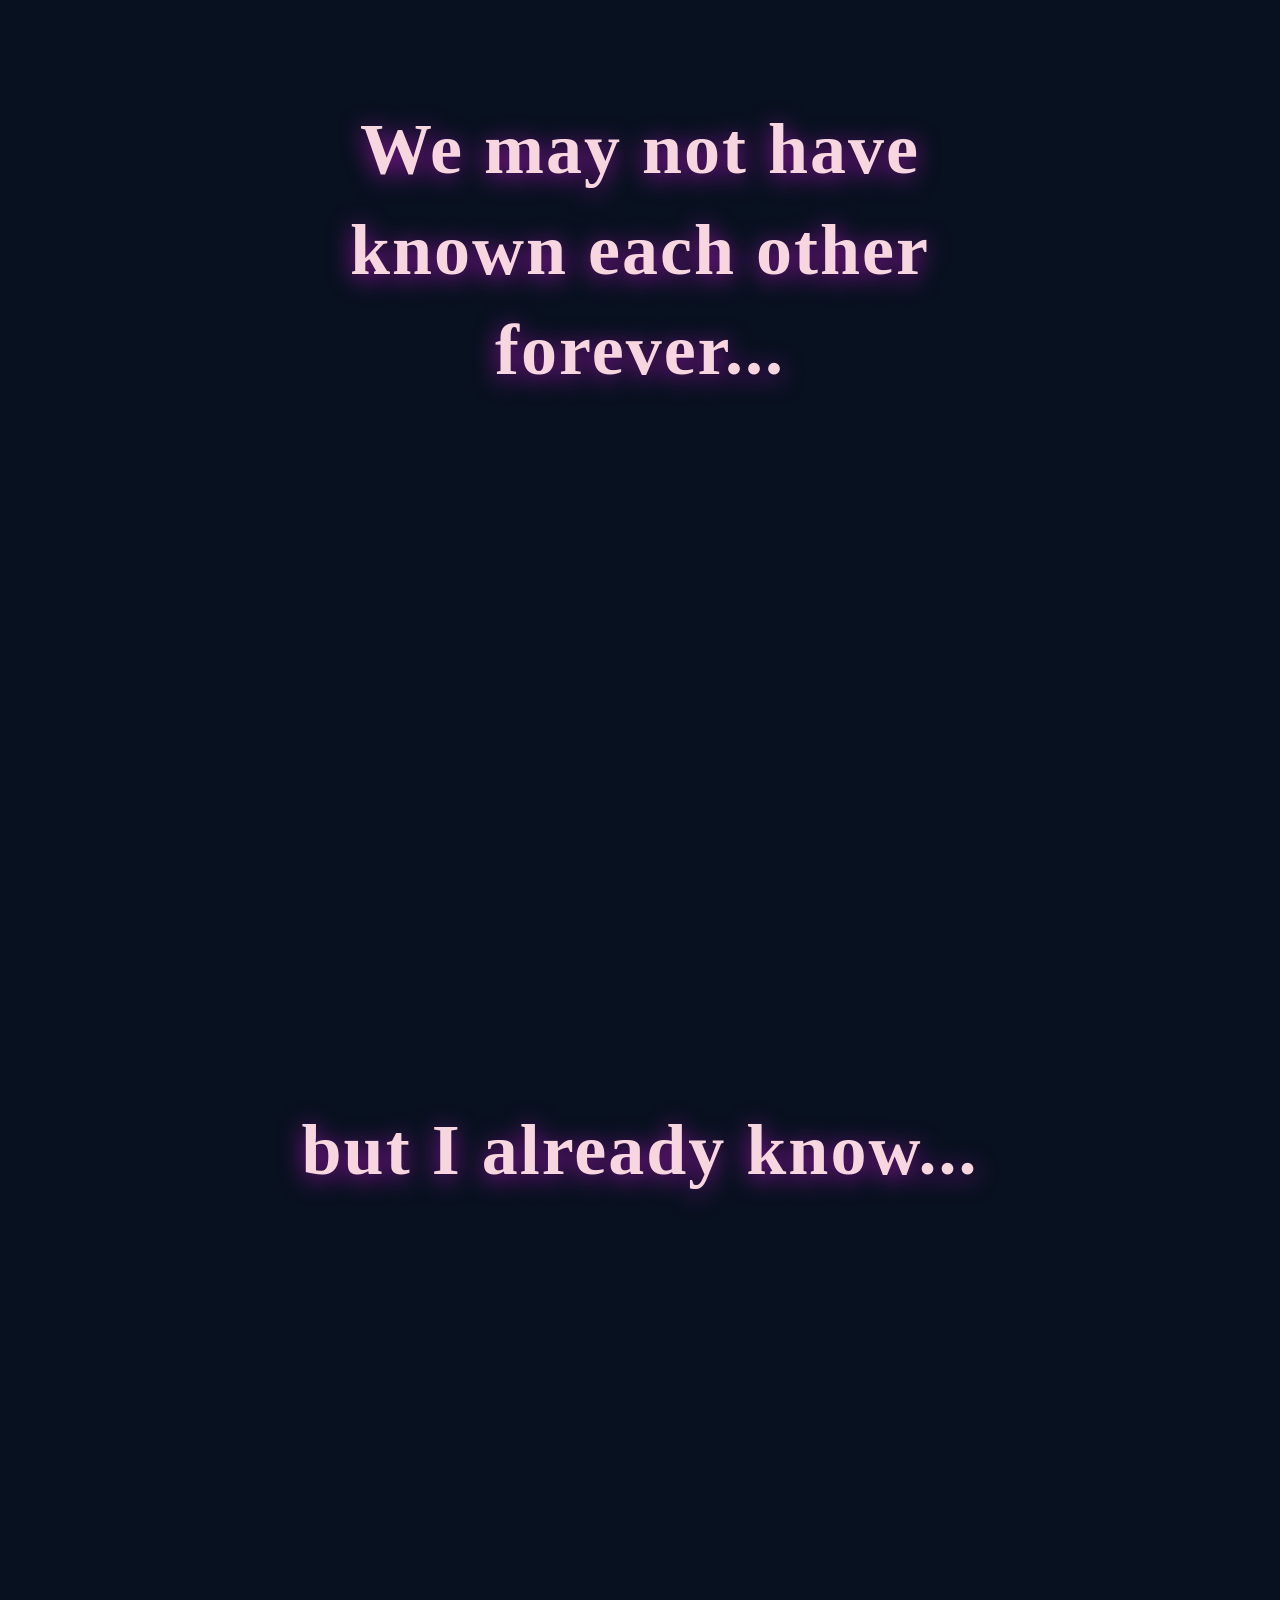
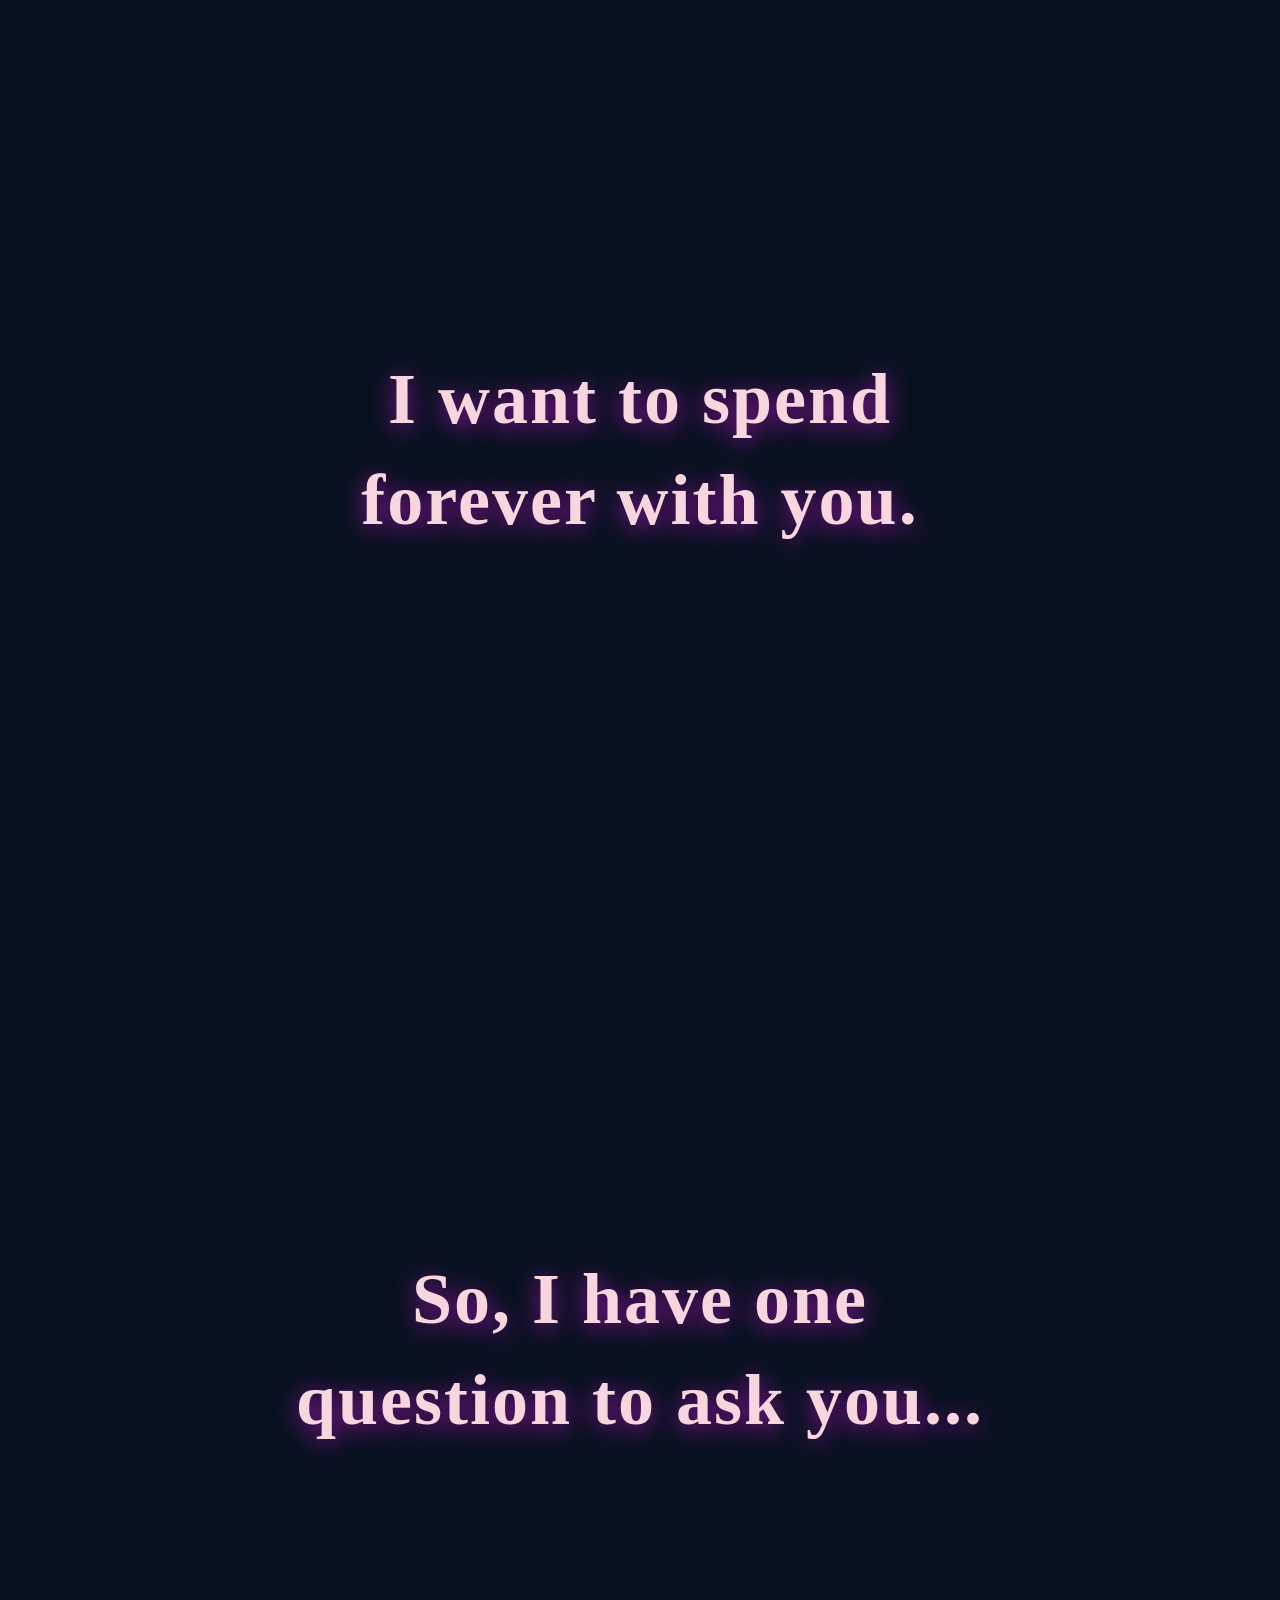
==== commit 27dbc053: "Confirmation Email Added email action to send confirmation email" ====
--- a/index.html
+++ b/index.html
@@ -262,7 +262,8 @@
             Isha
             <div class="final-subtitle">
                 You just made me the happiest man alive. ❤️<br>
-                Our Forever Begins Today
+                Our Forever Begins Today<br>
+                <p style="font-size: 11px;">Check your email too 🤭. May be in Spam folder 😅</p>
             </div>
             <button id="restartJourney" class="btn-restart">Restart ↺</button>
         </div>
